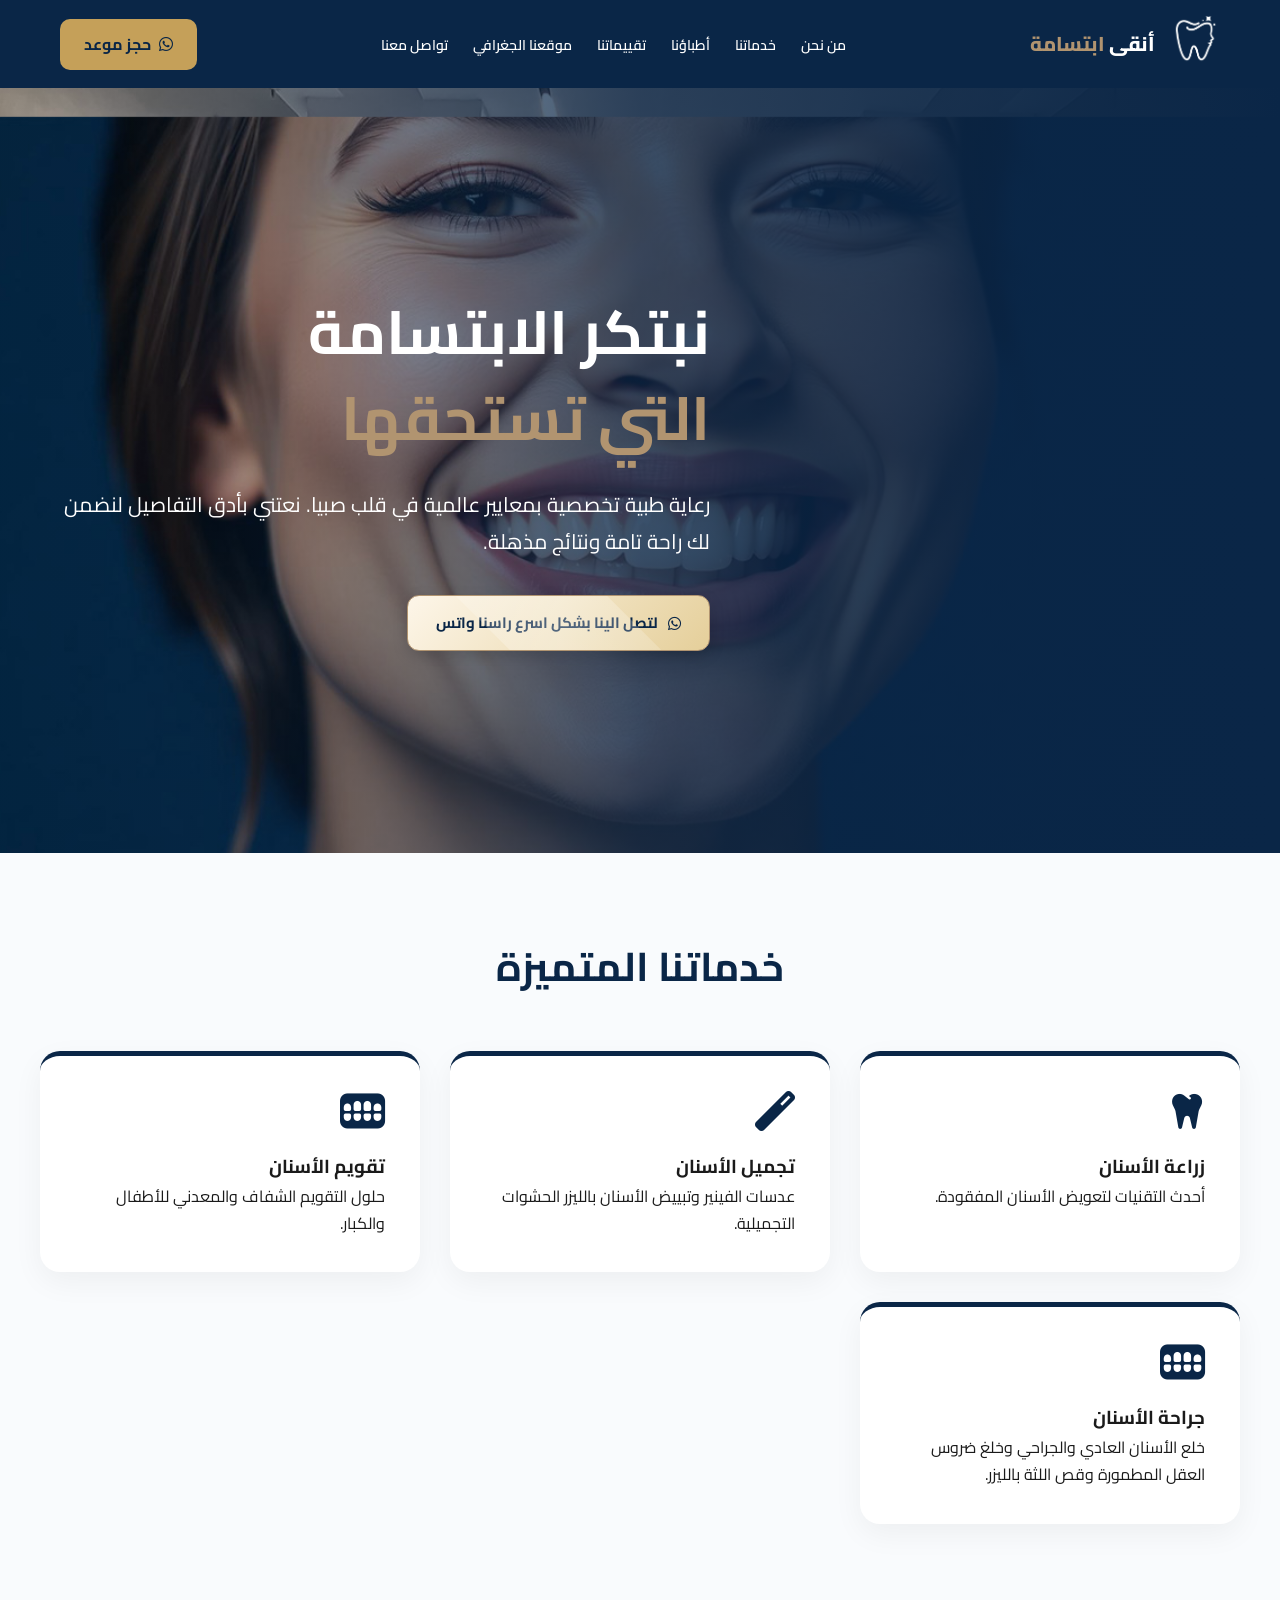
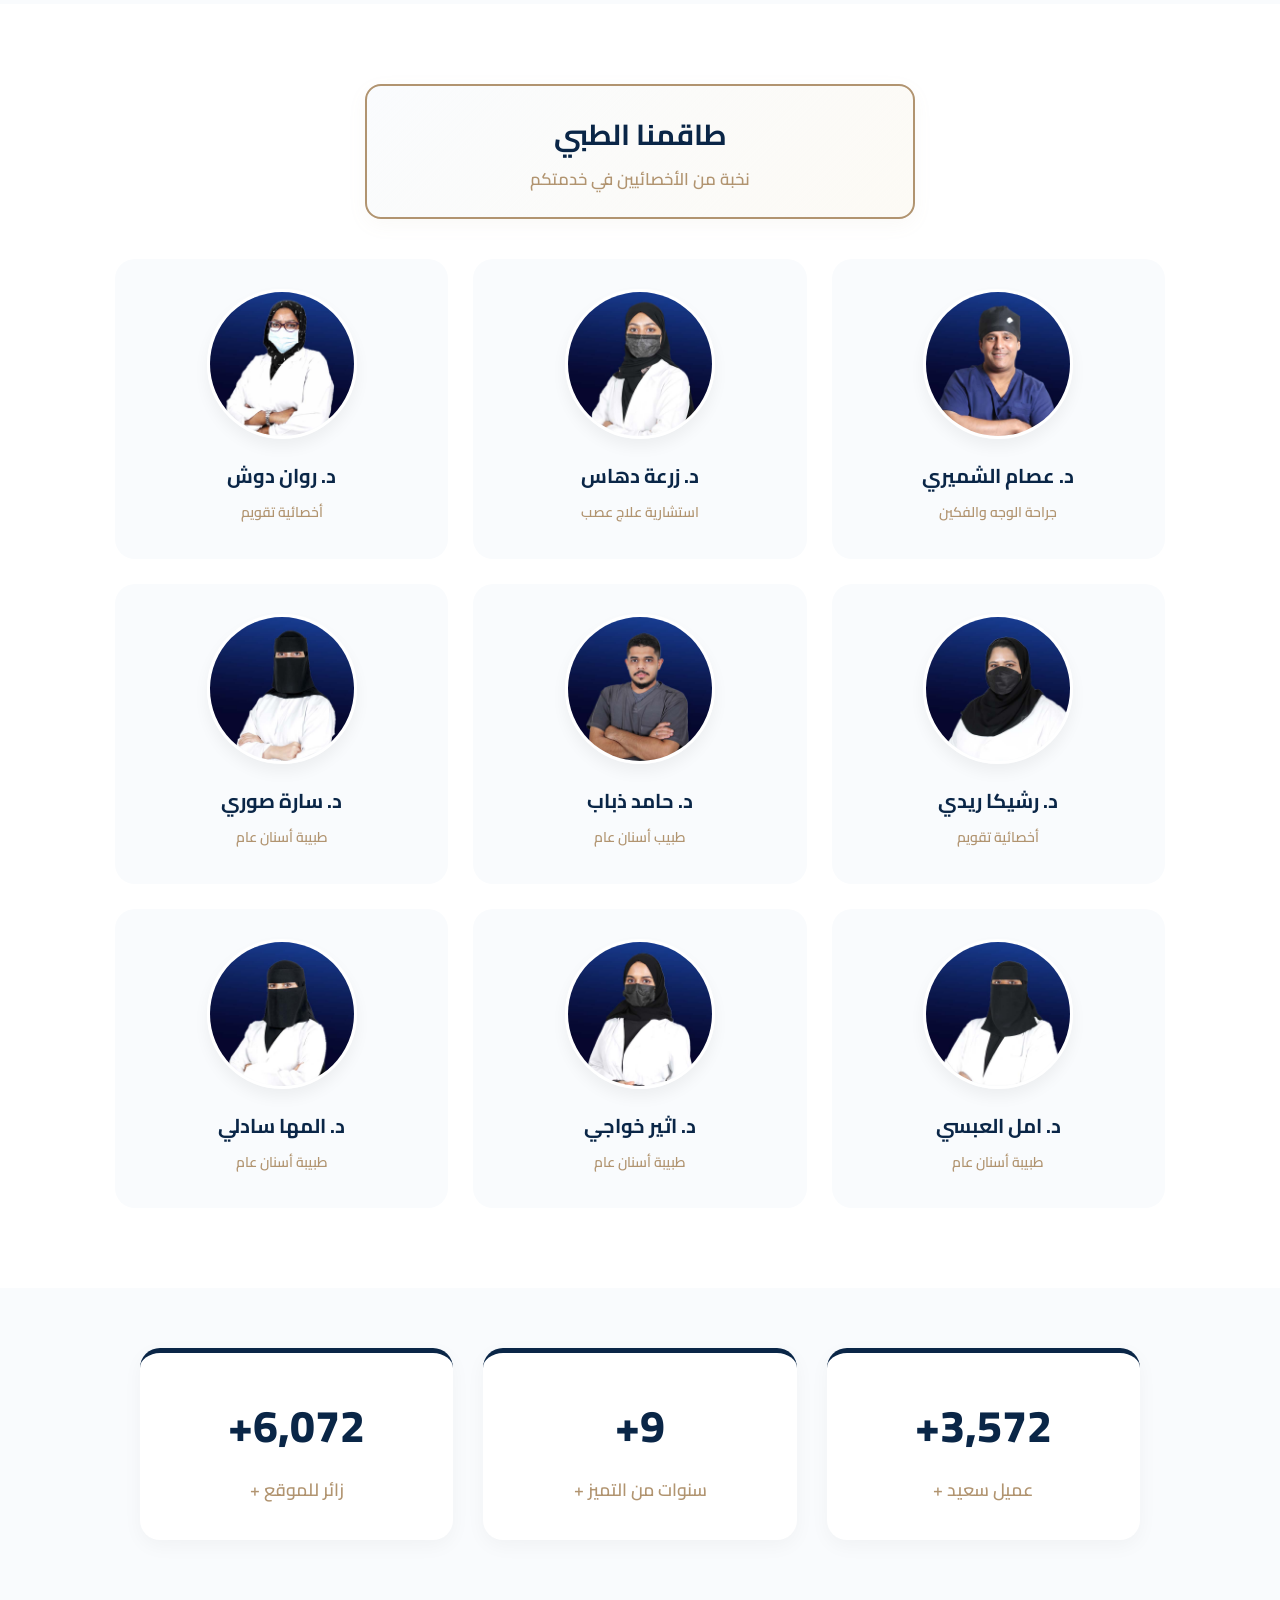
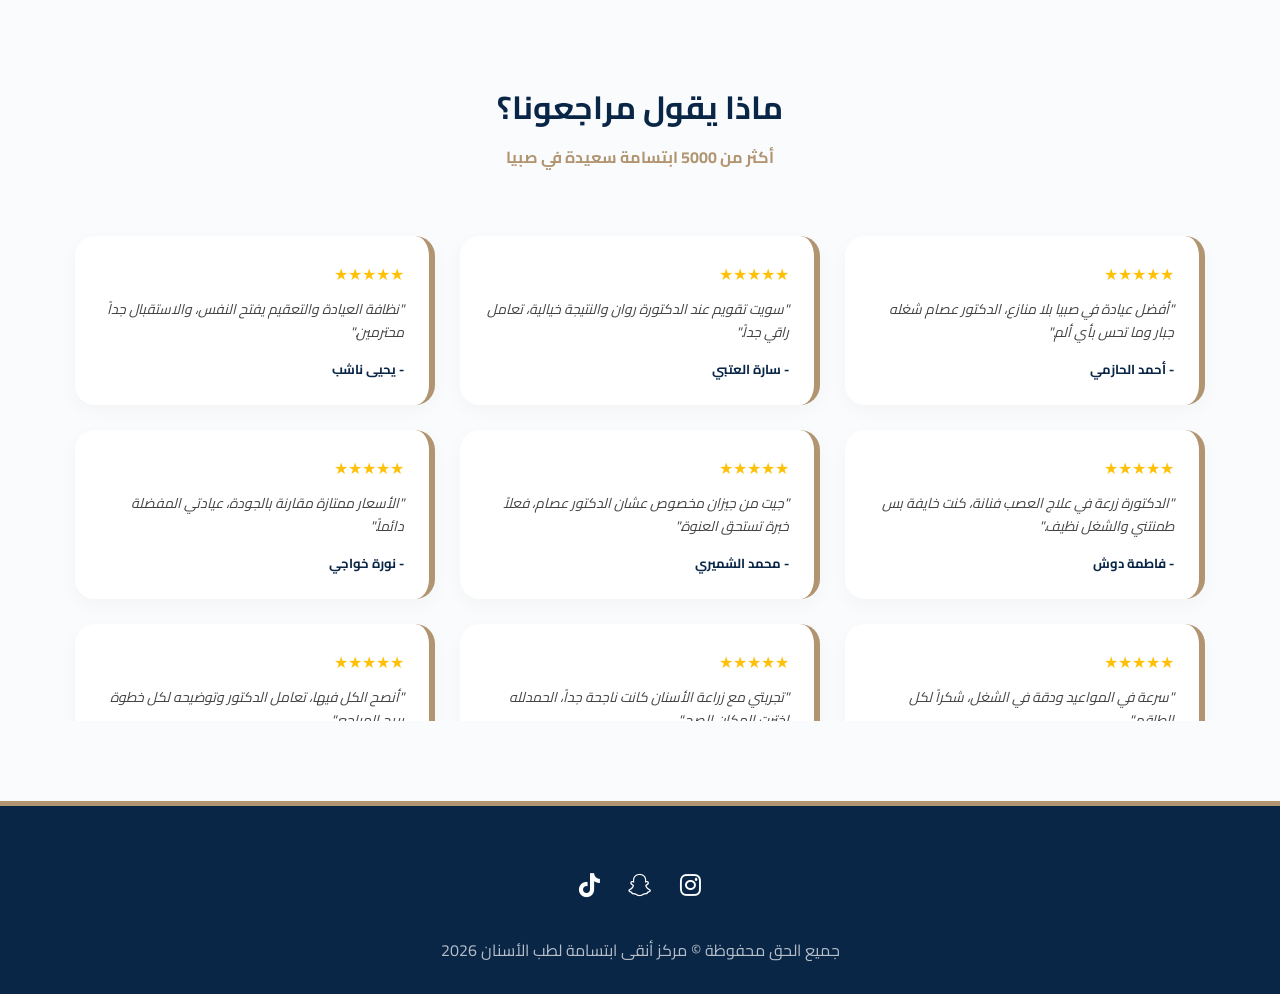
==== index.html @ 564a97b7 "edit button "لتصل الينا بسرعة"" ====
<!DOCTYPE html>
<html lang="ar" dir="rtl">
<head>
<!-- Google tag (gtag.js) -->
<script async src="https://www.googletagmanager.com/gtag/js?id=G-GHF0H39WBG"></script>
<script>
  window.dataLayer = window.dataLayer || [];
  function gtag(){dataLayer.push(arguments);}
  gtag('js', new Date());

  gtag('config', 'G-GHF0H39WBG');
</script>
    <meta charset="UTF-8">
    <meta name="viewport" content="width=device-width, initial-scale=1.0">
    <title>أنقى ابتسامة | لطب الأسنان</title>
    <link rel="stylesheet" href="style.css">
    <link rel="stylesheet" href="https://cdnjs.cloudflare.com/ajax/libs/font-awesome/6.4.0/css/all.min.css">
    <link href="https://fonts.googleapis.com/css2?family=Cairo:wght@400;600;700;800&display=swap" rel="stylesheet">
    <style>
        /* --- قسم الإحصائيات (العدادات) --- */
        .stats-section {
            padding: 60px 20px;
            background-color: var(--bg-soft, #f9fbfd);
        }

        .stats-grid {
            display: grid;
            grid-template-columns: repeat(auto-fit, minmax(260px, 1fr));
            gap: 30px;
            max-width: 1000px;
            margin: 0 auto;
        }

        .stat-card {
            background: var(--white, #ffffff);
            padding: 35px 20px;
            border-radius: 20px;
            text-align: center;
            box-shadow: 0 6px 20px rgba(0,0,0,0.04);
            border-top: 5px solid var(--primary, #0a2647);
            transition: all 0.4s ease;
        }

        .stat-card:hover {
            transform: translateY(-8px);
            box-shadow: 0 12px 30px rgba(10, 38, 71, 0.08);
            border-top-color: var(--accent, #b19470);
        }

        .stat-number {
            font-size: 2.8rem;
            font-weight: 800;
            color: var(--primary, #0a2647);
            margin-bottom: 10px;
        }

        .stat-label {
            font-size: 1.1rem;
            font-weight: 600;
            color: var(--accent, #b19470);
        }

        /* --- تعديل قسم الأطباء --- */
        .doctors-title-box {
            text-align: center;
            margin: 0 auto 40px auto;
            background: linear-gradient(135deg, rgba(249, 251, 253, 0.9), rgba(229, 207, 154, 0.1));
            padding: 24px 20px;
            border-radius: 16px;
            border: 2px solid var(--accent, #b19470);
            box-shadow: 0 6px 20px rgba(177, 148, 112, 0.06);
            max-width: 550px;
        }

        .doctors-title-box h2 {
            color: var(--primary, #0a2647);
            font-size: 1.8rem;
            font-weight: 700;
            margin-bottom: 6px;
        }

        .doctors-title-box p {
            color: var(--accent, #b19470);
            font-size: 1.05rem;
            font-weight: 600;
            margin: 0;
        }

        .doctors-grid {
            display: grid;
            grid-template-columns: repeat(3, 1fr);
            gap: 25px;
            max-width: 1050px;
            margin: 0 auto;
        }

        /* --- إصلاح شامل لقسم المقدمة (Hero) في الجوال --- */
        @media (max-width: 768px) {
            .hero-section-final {
                min-height: 80vh;
                padding: 40px 15px;
            }

            .hero-content-final {
                text-align: center !important;
                margin: 0 auto !important;
                width: 100% !important;
            }

            .hero-content-final h1 {
                font-size: 2.1rem !important; /* حجم متناسق غير مقصوص */
                line-height: 1.3 !important;
                margin-bottom: 15px;
            }

            .hero-content-final p {
                font-size: 1rem !important;
                line-height: 1.5;
                margin-bottom: 25px;
            }

            .btn-whatsapp-luxury {
                display: flex !important;
                justify-content: center;
                align-items: center;
                width: auto !important;
                max-width: 95% !important;
                margin: 0 auto !important;
                font-size: 0.95rem !important;
            }

            .doctors-grid {
                grid-template-columns: repeat(auto-fit, minmax(220px, 1fr));
            }
        }
    </style>
</head>
<body>

   <header class="header">
    <nav class="navbar container">
        <!-- 1. الشعار (Logo) -->
        <div class="logo-container" onclick="window.location.href='index.html'">
            <div class="logo-placeholder">
                <img src="img/logo.png" alt="شعار" id="main-logo">
            </div>
            <div class="logo-text">أنقى <span>ابتسامة</span></div>
        </div>

        <!-- 2. القائمة الرئيسية (تظهر في الكمبيوتر وتتحول لمنسدلة في الجوال) -->
        <ul class="nav-links" id="nav-links">
           <li><a href="about-us.html">من نحن</a></li>
            <li><a href="#services">خدماتنا</a></li>
            <li><a href="#doctors">أطباؤنا</a></li>
            <li><a href="#reviews">تقييماتنا</a></li>
			 <li><a href="https://maps.app.goo.gl/JumxBdYUWkNzksq97" target="_blank">موقعنا الجغرافي</a></li>
            <li><a href="contact.html">تواصل معنا</a></li>
        </ul>

        <!-- 3. أزرار الأكشن -->
        <div class="nav-actions" style="display: flex; align-items: center; gap: 15px;">
            <a href="https://wa.me/message/3Z7JYCW6QBGKG1" target="_blank" rel="noopener noreferrer" class="btn-reservation">
                <i class="fab fa-whatsapp"></i> حجز موعد
            </a>
            
            <!-- زر الجوال (الثلاث شرطات) -->
            <div class="menu-toggle" id="mobile-menu">
                <span></span>
                <span></span>
                <span></span>
            </div>
        </div>
    </nav>
</header>
    <section id="home" class="hero-section-final">
        <div class="hero-overlay-final"></div>
        <div class="container hero-container-final">
            <div class="hero-content-final">
                <h1>نبتكر الابتسامة<br><span style="color:#b19470">التي تستحقها</span></h1>
                <p> رعاية طبية تخصصية بمعايير عالمية في قلب صبيا. نعتني بأدق التفاصيل لنضمن لك راحة تامة ونتائج مذهلة.</p>
                <a href="https://wa.me/message/3Z7JYCW6QBGKG1" target="_blank" rel="noopener noreferrer" class="btn-whatsapp-luxury">
                    <i class="fab fa-whatsapp"></i> لتصل الينا بشكل اسرع راسنا واتس
                </a>
            </div>
        </div>
    </section>

    <section id="services" class="services container">
        <div class="section-title">
            <h2>خدماتنا المتميزة</h2>
        </div>
        <div class="services-grid">
            <div class="s-card">
                <i class="fas fa-tooth s-icon"></i>
                <h3>زراعة الأسنان</h3>
                <p>أحدث التقنيات لتعويض الأسنان المفقودة.</p>
            </div>
            <div class="s-card">
                <i class="fas fa-magic s-icon"></i>
                <h3>تجميل الأسنان</h3>
                <p>عدسات الفينير وتبييض الأسنان بالليزر الحشوات التجميلية.</p>
            </div>
            <div class="s-card">
                <i class="fas fa-teeth s-icon"></i>
                <h3>تقويم الأسنان</h3>
                <p>حلول التقويم الشفاف والمعدني للأطفال والكبار.</p>
            </div>
			 <div class="s-card">
                <i class="fas fa-teeth s-icon"></i>
			<h3>جراحة الأسنان</h3>
                <p>خلع الأسنان العادي والجراحي وخلغ ضروس العقل المطمورة وقص اللثة بالليزر.</p>
				</div>
        </div>
    </section>

    <section id="doctors" class="doctors" style="padding: 80px 0;">
        <div class="container">
            
            <div class="doctors-title-box">
                <h2>طاقمنا الطبي</h2>
                <p>نخبة من الأخصائيين في خدمتكم</p>
            </div>
            
            <div class="doctors-grid">
                <div class="dr-card" onclick="window.location.href='doctor-details.html?id=1'">
                    <img src="img/dr-essam.jpg" alt="د. عصام الشميري" class="dr-img">
                    <h4>د. عصام الشميري</h4>
                    <p>جراحة الوجه والفكين</p>
                </div>
				<div class="dr-card" onclick="window.location.href='doctor-details.html?id=4'">
                    <img src="img/dr-zarah.jpg" alt="د. زرعة دهاس" class="dr-img">
                    <h4>د. زرعة دهاس</h4>
                    <p>استشارية علاج عصب</p>
                </div>
                <div class="dr-card" onclick="window.location.href='doctor-details.html?id=2'">
                    <img src="img/dr-rawan.jpg" alt="د. روان دوش" class="dr-img">
                    <h4>د. روان دوش</h4>
                    <p>أخصائية تقويم</p>
                </div>
                <div class="dr-card" onclick="window.location.href='doctor-details.html?id=3'">
                    <img src="img/dr-rashika.jpg" alt="د. رشيكا ريدي" class="dr-img">
                    <h4>د. رشيكا ريدي</h4>
                    <p>أخصائية تقويم</p>
                </div>
                <div class="dr-card" onclick="window.location.href='doctor-details.html?id=9'">
                    <img src="img/dr-hamid.jpg" alt="د. حامد ذباب" class="dr-img">
                    <h4>د. حامد ذباب</h4>
                    <p>طبيب أسنان عام</p>
                </div>
                <div class="dr-card" onclick="window.location.href='doctor-details.html?id=5'">
                    <img src="img/dr-sarah.jpg" alt="د. سارة صوري" class="dr-img">
                    <h4>د. سارة صوري</h4>
                    <p>طبيبة أسنان عام</p>
                </div>
                <div class="dr-card" onclick="window.location.href='doctor-details.html?id=6'">
                    <img src="img/dr-amal.jpg" alt="د. امل العبسي" class="dr-img">
                    <h4>د. امل العبسي</h4>
                    <p>طبيبة أسنان عام</p>
                </div>
                <div class="dr-card" onclick="window.location.href='doctor-details.html?id=7'">
                    <img src="img/dr-atheer.jpg" alt="د. اثير خواجي" class="dr-img">
                    <h4>د. اثير خواجي</h4>
                    <p>طبيبة أسنان عام</p>
                </div>
                <div class="dr-card" onclick="window.location.href='doctor-details.html?id=8'">
                    <img src="img/dr-maha.jpg" alt="د. المها سادلي" class="dr-img">
                    <h4>د. المها سادلي</h4>
                    <p>طبيبة أسنان عام</p>
                </div>
                
            </div>
        </div>
    </section>

    <section class="stats-section">
        <div class="stats-grid">
            <div class="stat-card">
                <div class="stat-number" id="stat1" data-target="9454">0</div>
                <div class="stat-label">عميل سعيد +</div>
            </div>
            
            <div class="stat-card">
                <div class="stat-number" id="stat2" data-target="9">0</div>
                <div class="stat-label">سنوات من التميز +</div>
            </div>
            
            <div class="stat-card">
                <div class="stat-number" id="stat3" data-target="16450">0</div>
                <div class="stat-label">زائر للموقع +</div>
            </div>
        </div>
    </section>

    <section id="reviews" class="reviews" style="padding: 80px 0; background: #f9fbfd;">
        <div class="container">
            <div class="section-title" style="text-align: center; margin-bottom: 50px;">
                <h2 style="color: #0a2647; font-size: 32px;">ماذا يقول مراجعونا؟</h2>
                <p style="color: #b19470; font-weight: bold;">أكثر من 5000 ابتسامة سعيدة في صبيا</p>
            </div>
            <div class="reviews-grid" id="reviewsContainer"></div>
        </div>
    </section>

    <footer class="footer">
        <div class="container">
            <div class="social-links">
                <a href="https://www.instagram.com/puresmile2030" target="_blank" rel="noopener noreferrer"> <i class="fab fa-instagram"></i></a>
                <a href="https://www.snapchat.com/add/puresmile2030" target="_blank" rel="noopener noreferrer"><i class="fab fa-snapchat"></i></a>
                <a href="https://www.tiktok.com/@puresmile2030" target="_blank" rel="noopener noreferrer"><i class="fab fa-tiktok"></i></a>
            </div>
            <p style="margin-top: 30px; opacity: 0.7;">جميع الحق محفوظة © مركز أنقى ابتسامة لطب الأسنان 2026</p>
        </div>
    </footer>

    <script src="script.js"></script>
    
    <script>
        document.addEventListener("DOMContentLoaded", () => {
            const counters = document.querySelectorAll(".stat-number");
            const duration = 2000; // 2 ثانية

            const startCount = (entries, observer) => {
                entries.forEach(entry => {
                    if (entry.isIntersecting) {
                        const counter = entry.target;
                        const target = +counter.getAttribute("data-target");
                        let start = 0;
                        const step = Math.ceil(target / (duration / 16)); // 60 إطار في الثانية

                        const updateCounter = () => {
                            start += step;
                            if (start >= target) {
                                counter.innerText = target.toLocaleString() + "+";
                            } else {
                                counter.innerText = start.toLocaleString() + "+";
                                setTimeout(updateCounter, 16);
                            }
                        };
                        
                        updateCounter();
                        observer.unobserve(counter); // إيقاف المراقبة بعد التشغيل
                    }
                });
            };

            const observer = new IntersectionObserver(startCount, {
                root: null,
                threshold: 0.3
            });

            counters.forEach(counter => {
                observer.observe(counter);
            });
        });
    </script>
</body>
</html>
---- style.css ----
:root {
    --primary: #0a2647;
    --accent: #b19470;
    --gold-light: #c5a059;
    --bg-soft: #f9fbfd;
    --white: #ffffff;
    --text-dark: #1a1a1a;
    --radius-premium: 20px;
}

* { margin: 0; padding: 0; box-sizing: border-box; }

body { 
    font-family: 'Cairo', sans-serif; 
    background: var(--bg-soft); 
    color: var(--text-dark); 
    line-height: 1.7; 
    direction: rtl; 
}

.container { max-width: 1200px; margin: 0 auto; padding: 0 20px; }

/* Header */
.header { 
    background: var(--primary); 
    position: sticky; 
    top: 0; 
    z-index: 1000; 
    padding: 15px 0; 
}
.navbar { display: flex; justify-content: space-between; align-items: center; }
.logo-container { display: flex; align-items: center; gap: 15px; cursor: pointer; }
#main-logo { height: 50px; width: auto; object-fit: contain; }
.logo-text { color: white; font-size: 20px; font-weight: 800; line-height: 1.2; }
.logo-text span { color: var(--accent); }
.logo-text small { display: block; font-size: 11px; font-weight: 400; opacity: 0.8; color: white; }


/* الروابط العلوية (مميزة وجذابة) */
.nav-links { list-style: none; display: flex; gap: 25px; }
.nav-links a { 
    text-decoration: none; 
    color: white; 
    font-weight: 600; 
    font-size: 14px; 
    transition: 0.3s ease-in-out;
    position: relative;
    padding-bottom: 5px;
}
.nav-links a:hover { 
    color: var(--accent); 
}
.nav-links a::after {
    content: '';
    position: absolute;
    bottom: 0;
    right: 0;
    width: 0;
    height: 2px;
    background-color: var(--accent);
    transition: width 0.3s ease;
}
.nav-links a:hover::after {
    width: 100%;
}

/* زر الحجز (مضيء ومميز) */
@keyframes pulseGlow {
    0% {
        box-shadow: 0 0 0 0 rgba(197, 160, 89, 0.7);
        transform: scale(1);
    }
    70% {
        box-shadow: 0 0 0 15px rgba(197, 160, 89, 0);
        transform: scale(1.02);
    }
    100% {
        box-shadow: 0 0 0 0 rgba(197, 160, 89, 0);
        transform: scale(1);
    }
}

.btn-reservation {
    background: #c5a059; /* لون ذهبي وفاتح قليلاً */
    color: var(--primary);
    padding: 12px 24px;
    border-radius: 10px;
    text-decoration: none;
    font-weight: 700;
    display: flex;
    align-items: center;
    gap: 8px;
    transition: 0.3s;
    animation: pulseGlow 2s infinite;
}
.btn-reservation:hover {
    background: #f4d06f; /* لون أفتح عند المرور */
    transform: scale(1.06);
    animation: none; /* إيقاف الوميض عند التمرير ليصبح هادئاً */
}

/* Hero Section */
.hero-section-final {
    position: relative;
    width: 100%;
    height: 85vh;
    display: flex;
    align-items: center;
    background: url('img/clinic-hero.jpg') no-repeat center center / cover;
    background-attachment: fixed;
}
.hero-overlay-final {
    position: absolute;
    top: 0;
    left: 0;
    width: 100%;
    height: 100%;
    background: linear-gradient(to right, rgba(10, 38, 71, 0.1), rgba(10, 38, 71, 0.8) 50%, #0a2647 100%);
    z-index: 1;
}
.hero-container-final { width: 100%; display: flex; justify-content: flex-end; padding-right: 5%; position: relative; z-index: 5; }
.hero-content-final { max-width: 650px; text-align: right; color: #ffffff; }
.hero-content-final h1 { font-size: 3.8rem; line-height: 1.4; margin-bottom: 25px; }
.hero-content-final p { font-size: 1.3rem; line-height: 1.8; margin-bottom: 35px; }
.hero-content-final {
    text-align: right; /* لتغيير مكان المحاذاة بالكامل (يمين، يسار، أو وسط) */
    /* يمكنك استخدام خاصية margin للتحكم الدقيق بالإزاحة: */
    margin-right: 250px; /* قم بزيادة الرقم لإزاحة النص أكثر لليسار، أو قلله لليمين */
}
/* زر الواتساب ومربع النص */
.btn-whatsapp-luxury {
    display: inline-flex;
    align-items: center;
    gap: 10px;
    background: linear-gradient(135deg, #fdf6e9, #e5cf9a); /* تدرج ذهبي فاتح وراقي */
    color: #0a2647;
    padding: 14px 28px; /* حجم أصغر ومناسب */
    border-radius: 12px;
    font-weight: bold;
    font-size: 15px; /* حجم النص مناسب وأصغر */
    text-decoration: none;
    box-shadow: 0 5px 15px rgba(0, 0, 0, 0.15);
    border: 1.5px solid #b19470;
    transition: all 0.3s ease-in-out;
    /* تأثير الإطار اللامع */
    position: relative;
    overflow: hidden;
}

.btn-whatsapp-luxury::before {
    content: '';
    position: absolute;
    top: -50%;
    left: -50%;
    width: 200%;
    height: 200%;
    background: linear-gradient(45deg, transparent, rgba(255, 255, 255, 0.3), transparent);
    transform: rotate(45deg);
    transition: 0.6s;
}

.btn-whatsapp-luxury:hover::before {
    left: 100%;
}

.btn-whatsapp-luxury:hover { 
    background: #ffffff; 
    color: #0a2647; 
    transform: translateY(-3px);
    box-shadow: 0 10px 20px rgba(177, 148, 112, 0.4);
    border-color: #c5a059;
}

/* Services */
.services { padding: 80px 0; }
.section-title { text-align: center; margin-bottom: 50px; }
.section-title h2 { font-size: 2.5rem; color: var(--primary); margin-bottom: 10px; }
.services-grid { display: grid; grid-template-columns: repeat(auto-fit, minmax(280px, 1fr)); gap: 30px; }
.s-card { background: var(--white); padding: 35px; border-radius: var(--radius-premium); transition: 0.4s; border-top: 5px solid var(--primary); box-shadow: 0 10px 30px rgba(0,0,0,0.05); }
.s-card:hover { transform: translateY(-10px); border-top-color: var(--accent); }
.s-icon { font-size: 40px; color: var(--primary); margin-bottom: 20px; }

/* Doctors Grid */
.doctors { background-color: var(--white); padding: 80px 0; }
.doctors-grid { display: grid; grid-template-columns: repeat(auto-fit, minmax(280px, 1fr)); gap: 30px; margin-top: 40px; }
.dr-card {
    background: var(--bg-soft);
    padding: 30px 20px;
    border-radius: var(--radius-premium);
    text-align: center;
    transition: 0.4s;
    border-bottom: 4px solid transparent;
    display: flex;
    flex-direction: column;
    align-items: center;
    justify-content: center;
    cursor: pointer;
}
.dr-card:hover {
    transform: translateY(-10px);
    background: var(--white);
    box-shadow: 0 15px 30px rgba(10, 38, 71, 0.08);
    border-bottom-color: var(--accent);
}
.dr-img {
    width: 150px;
    height: 150px;
    border-radius: 50%;
    object-fit: cover;
    margin-bottom: 20px;
    border: 3px solid var(--white);
    box-shadow: 0 8px 15px rgba(0,0,0,0.05);
}
.dr-card h4 { color: var(--primary); font-size: 20px; font-weight: 700; margin-bottom: 8px; }
.dr-card p { color: var(--accent); font-size: 14px; font-weight: 600; }

/* Reviews */
.reviews-grid {
    display: grid;
    grid-template-columns: repeat(auto-fit, minmax(300px, 1fr));
    gap: 20px;
    max-height: 500px;
    overflow-y: auto;
    padding: 10px;
}
.review-card {
    background: white;
    padding: 20px;
    border-radius: 15px;
    box-shadow: 0 5px 15px rgba(0,0,0,0.05);
    border-right: 5px solid #b19470;
}
.stars { color: #ffc107; margin-bottom: 10px; }
.review-text { font-size: 14px; color: #444; line-height: 1.6; font-style: italic; }
.reviewer-name { display: block; margin-top: 15px; font-weight: bold; color: #0a2647; font-size: 13px; }

/* Doctor Details Profile */
.dr-profile-header {
    background: var(--primary);
    color: white;
    padding: 80px 0 60px;
    text-align: center;
    border-bottom: 4px solid var(--accent);
}
.profile-main-img {
    width: 200px;
    height: 200px;
    border-radius: 50%;
    border: 4px solid var(--accent);
    margin-bottom: 20px;
    object-fit: cover;
    box-shadow: 0 10px 30px rgba(0,0,0,0.3);
}
.dr-profile-header h1 { font-size: 2.2rem; margin-bottom: 10px; }
.specialty { color: var(--accent); font-size: 1.2rem; font-weight: 700; margin-bottom: 30px; }
.bio {
    max-width: 800px;
    margin: 0 auto;
    background: rgba(255, 255, 255, 0.08);
    padding: 25px;
    border-radius: 15px;
    line-height: 1.7;
}
.cases-gallery { padding: 60px 0; }
.cases-grid { display: grid; grid-template-columns: repeat(auto-fit, minmax(320px, 1fr)); gap: 30px; margin-top: 30px; }
.case-item { background: var(--bg-soft); padding: 20px; border-radius: 15px; box-shadow: 0 5px 15px rgba(0,0,0,0.05); }
.case-item h4 { color: var(--primary); margin-bottom: 15px; text-align: center; font-size: 18px; }
.case-images img { width: 100%; height: 220px; object-fit: cover; border-radius: 10px; margin-top: 5px; }

/* Back Home Button */
.btn-back-home {
    display: inline-flex;
    align-items: center;
    gap: 10px;
    background-color: #0a2647;
    color: #ffffff !important;
    padding: 12px 28px;
    border-radius: 30px;
    text-decoration: none;
    font-weight: 700;
    border: 2px solid #b19470;
    transition: all 0.3s ease;
}
.btn-back-home:hover {
    background-color: #b19470;
    color: #0a2647 !important;
    transform: translateY(-3px);
}
    back-home:hover {
    background-color: #b19470;
    color: #0a2647 !important;
    transform: translateY(-3px);
}
/* Footer */
.footer { background: var(--primary); color: white; padding: 60px 0 30px; border-top: 5px solid var(--accent); text-align: center; }
.social-links a { color: white; font-size: 24px; margin: 0 12px; transition: 0.3s; }
.social-links a:hover { color: var(--accent); }

@media (max-width: 968px) {
    .hero-content-final h1 { font-size: 2.2rem; }
    .hero-content-final p { font-size: 1rem; }
    .nav-links { display: none; }
}
/* تفعيل التفاعل باللمس للأجهزة الذكية والجوالات */
@media (max-width: 768px) {
    .s-card:active, .s-card:focus,
    .dr-card:active, .dr-card:focus {
        transform: translateY(-8px);
        box-shadow: 0 12px 30px rgba(10, 38, 71, 0.08);
        border-top-color: var(--accent);
        background: var(--white);
    }
    
    .dr-card {
        /* إتاحة مساحة أكبر قليلاً للضغط بالإصبع في الجوال */
        padding: 40px 15px;
    }
}

/* --- تنسيق قسم التقييمات --- */
.reviews-grid {
    display: grid;
    grid-template-columns: repeat(auto-fit, minmax(300px, 1fr));
    gap: 25px;
    padding: 15px;
}

.review-card {
    background: var(--white);
    padding: 25px;
    border-radius: 20px;
    box-shadow: 0 6px 20px rgba(0,0,0,0.03);
    border-right: 6px solid var(--accent);
    position: relative;
    overflow: hidden;
    transition: all 0.4s cubic-bezier(0.175, 0.885, 0.32, 1.275);
}

/* تأثير اللمسة الماسية (إضاءة ولمعان) عند التمرير */
.review-card::before {
    content: '';
    position: absolute;
    top: 0;
    left: -100%;
    width: 100%;
    height: 100%;
    background: linear-gradient(
        120deg,
        transparent,
        rgba(255, 255, 255, 0.4),
        transparent
    );
    transition: all 0.6s ease;
}

.review-card:hover {
    transform: translateY(-8px) scale(1.02);
    box-shadow: 0 15px 35px rgba(177, 148, 112, 0.15);
    border-color: var(--gold-light);
}

.review-card:hover::before {
    left: 100%;
}

/* تفعيل التأثير عند اللمس في الجوال */
@media (max-width: 768px) {
    .review-card:active {
        transform: translateY(-6px) scale(1.02);
        box-shadow: 0 12px 30px rgba(10, 38, 71, 0.08);
        border-color: var(--gold-light);
    }
}
/* --- تعديل قسم الأطباء --- */
.doctors-title-box {
    text-align: center;
    margin: 0 auto 40px auto;
    background: linear-gradient(135deg, rgba(249, 251, 253, 0.9), rgba(229, 207, 154, 0.1));
    padding: 24px 20px; /* تم تصغير البادينغ ليتناسب مع النص */
    border-radius: 16px; /* تقليل التدوير ليتناسب مع الحجم الجديد */
    border: 2px solid var(--accent, #b19470);
    box-shadow: 0 6px 20px rgba(177, 148, 112, 0.06);
    max-width: 550px; /* تقليل العرض الأقصى للإطار */
}

.doctors-title-box h2 {
    color: var(--primary, #0a2647);
    font-size: 1.8rem; /* تصغير الخط ليتناسب مع حجم الإطار */
    font-weight: 700;
    margin-bottom: 6px;
}

.doctors-title-box p {
    color: var(--accent, #b19470);
    font-size: 1.05rem; /* تصغير الخط */
    font-weight: 600;
    margin: 0;
}

/* تعديل الشبكة لتصبح 3 أطباء في الصف الواحد */
.doctors-grid {
    display: grid;
    grid-template-columns: repeat(3, 1fr); /* 3 أطباء في الصف */
    gap: 25px;
    max-width: 1050px;
    margin: 0 auto;
}

/* لتجاوب الشاشات الصغيرة: ليصبح طبيبين أو طبيب في الصفوف الصغيرة */
/* في وضع الكمبيوتر: إخفاء زر الجوال */
.menu-toggle {
    display: none;
    cursor: pointer;
    margin-right: 15px;
}

/* في وضع الجوال (أصغر من 768px) */
@media (max-width: 768px) {
    .menu-toggle {
        display: flex;
        flex-direction: column;
        gap: 5px;
    }
    
    .menu-toggle span {
        width: 25px;
        height: 3px;
        background: white;
    }

    .nav-links {
        display: none; /* إخفاء القائمة العادية */
        position: absolute;
        top: 100%; /* تظهر تحت الهيدر مباشرة */
        left: 0;
        width: 100%;
        background: #0a2647;
        flex-direction: column;
        padding: 20px;
        text-align: center;
        z-index: 1000;
    }

    /* كلاس يضيفه الجافاسكريبت عند الضغط ليظهر القائمة */
    .nav-links.active {
        display: flex;
    }
}
/* --- إصلاح تداخل الهيدر والتجاوب --- */

/* وضع الكمبيوتر */
.menu-toggle {
    display: none;
    cursor: pointer;
}

/* وضع الجوال (أصغر من 968px ليتناسب مع الكود السابق لديك) */
@media (max-width: 968px) {
    .menu-toggle {
        display: flex;
        flex-direction: column;
        gap: 5px;
    }
    
    .menu-toggle span {
        width: 25px;
        height: 3px;
        background: white;
        transition: 0.3s;
    }

    .nav-links {
        display: none; /* مخفية افتراضياً في الجوال */
        flex-direction: column;
        position: absolute;
        top: 100%;
        left: 0;
        width: 100%;
        background: #0a2647;
        padding: 20px;
        text-align: center;
        box-shadow: 0 10px 20px rgba(0,0,0,0.2);
        z-index: 999;
    }

    /* عند تفعيل القائمة */
    .nav-links.active {
        display: flex;
    }

    .nav-links li {
        margin: 10px 0;
    }

    /* منع التداخل مع زر الحجز */
    .btn-reservation {
        padding: 8px 15px;
        font-size: 13px;
    }
}
.footer-actions {
    display: flex;
    justify-content: center; /* يضعه في الجهة اليمنى كما طلبت */
    padding: 20px;
}

.custom-button {
    display: inline-block;
    padding: 12px 25px;
    background-color: #1a2e4a; /* اللون الكحلي */
    color: #ffffff; /* لون النص */
    text-decoration: none;
    border: 2px solid #c5a059; /* الحدود الذهبية */
    border-radius: 8px; /* زوايا منحنية قليلاً */
    font-weight: bold;
    transition: all 0.3s ease; /* لإضافة تأثير حركة ناعم عند المرور بالفأرة */
}

/* تأثير عند المرور بالفأرة */
.custom-button:hover {
    background-color: #c5a059; /* يصبح ذهبي عند التمرير */
    color: #1a2e4a; /* ويصبح النص كحلي */
    border-color: #1a2e4a;
}
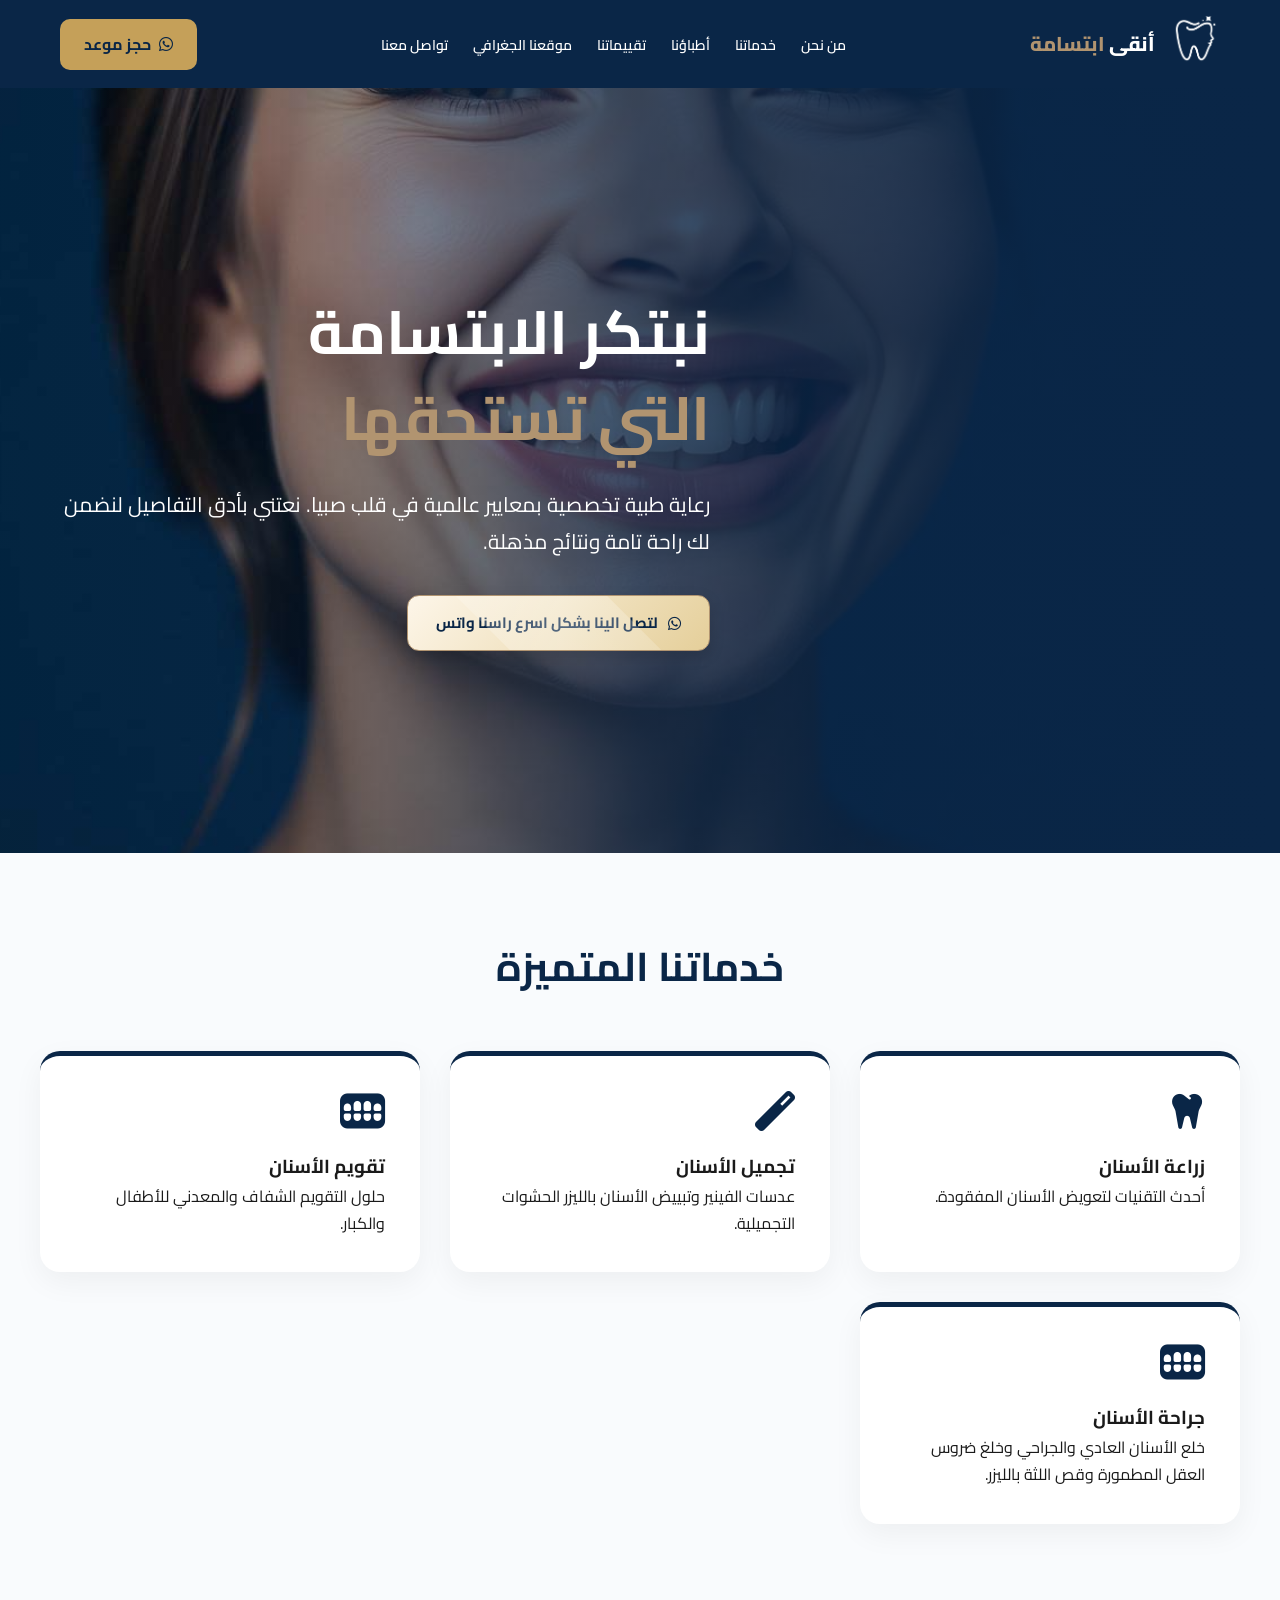
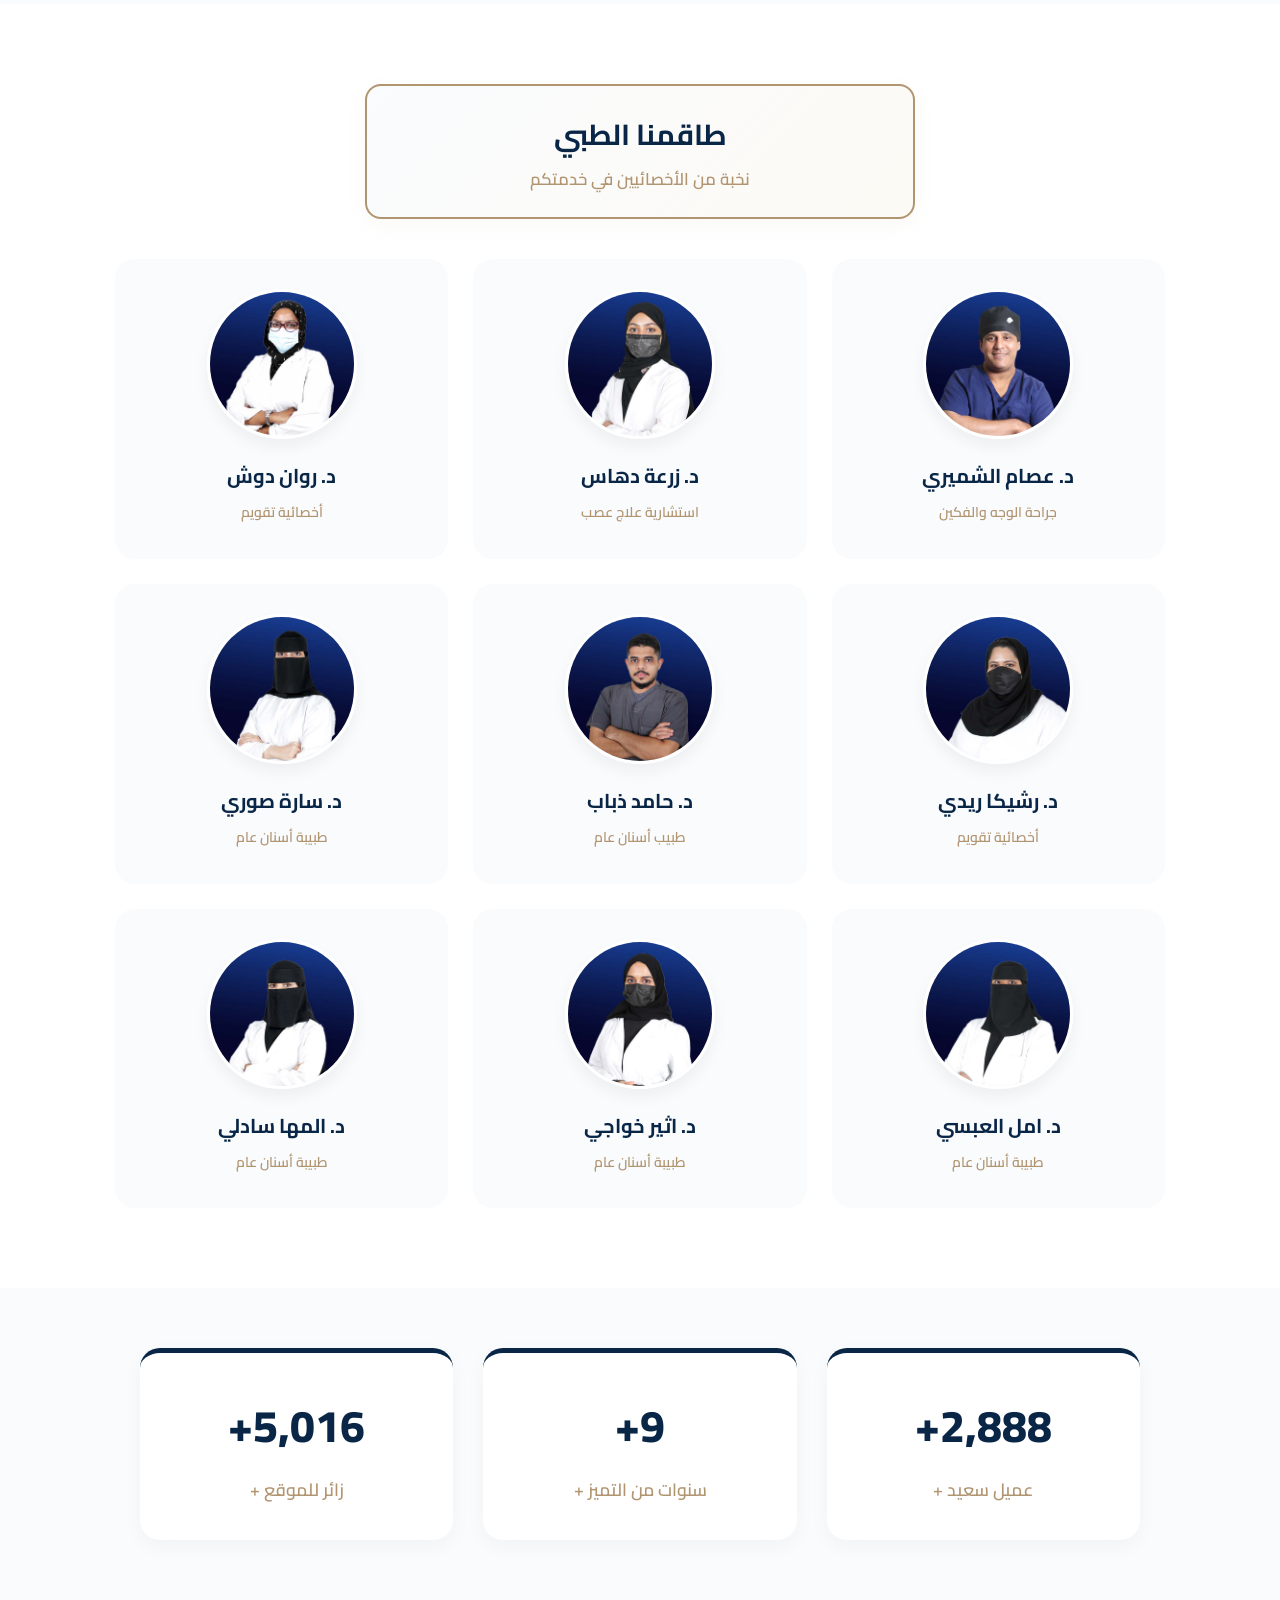
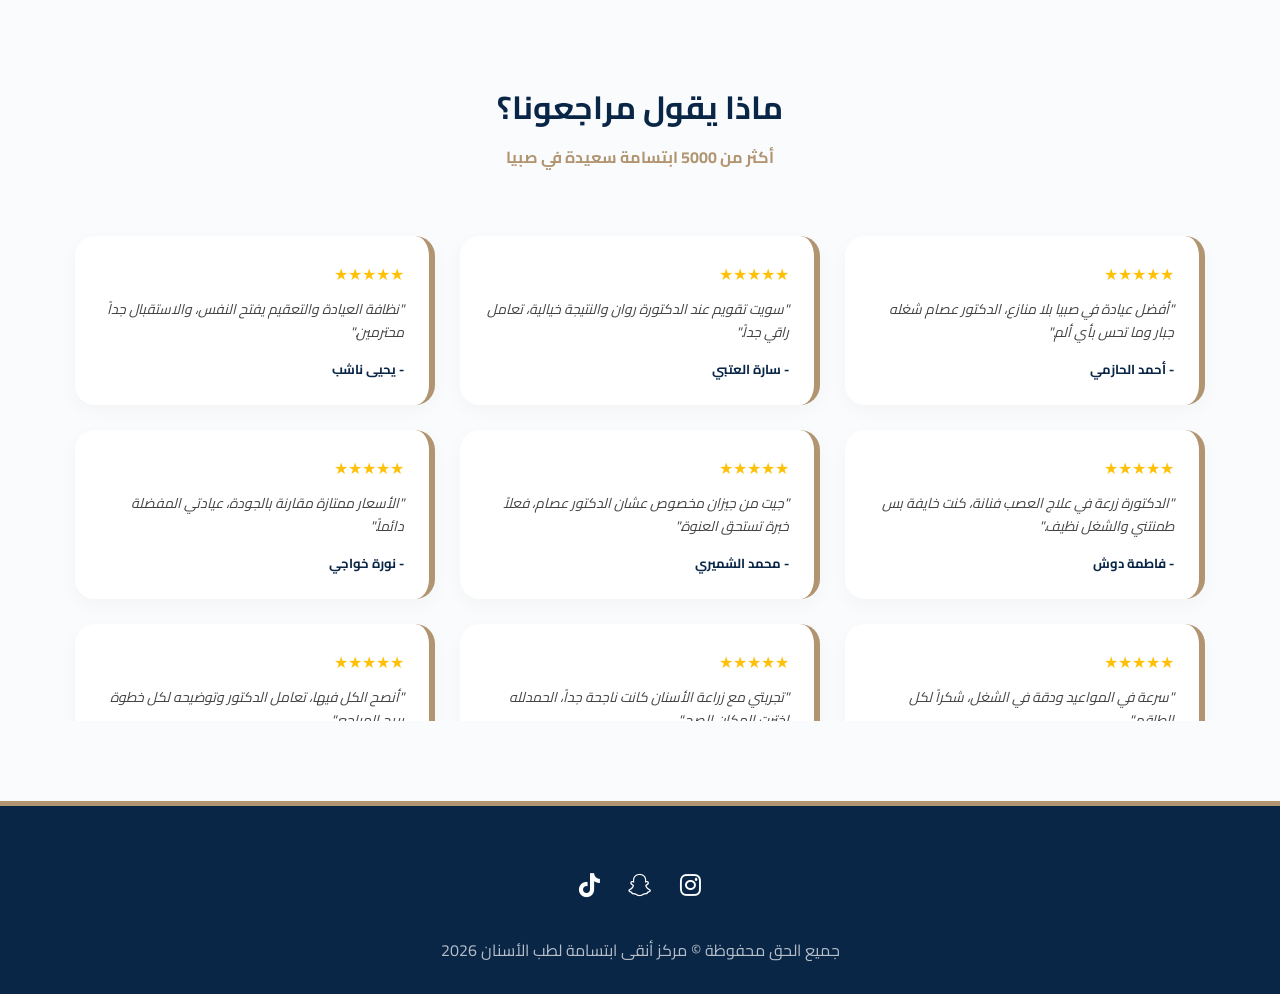
==== commit 9f806c34: "edit 25 may 2026" ====
--- a/index.html
+++ b/index.html
@@ -1,6 +1,15 @@
 <!DOCTYPE html>
 <html lang="ar" dir="rtl">
 <head>
+ <meta charset="UTF-8">
+    <meta name="viewport" content="width=device-width, initial-scale=1.0">
+    <title>أنقى ابتسامة | لطب الأسنان</title>
+    <link rel="stylesheet" href="style.css">
+    <link rel="stylesheet" href="https://cdnjs.cloudflare.com/ajax/libs/font-awesome/6.4.0/css/all.min.css">
+    <link href="https://fonts.googleapis.com/css2?family=Cairo:wght@400;600;700;800&display=swap" rel="stylesheet">
+	
+<meta name="description" content="عيادة Pure Smile في صبيا: وجهتك الأولى لابتسامة مثالية. نقدم خدمات متكاملة في تجميل الأسنان، زراعة الأسنان، وعلاج العصب بأحدث تقنيات طب الأسنان. احجز موعدك اليوم.">
+
 <!-- Google tag (gtag.js) -->
 <script async src="https://www.googletagmanager.com/gtag/js?id=G-GHF0H39WBG"></script>
 <script>
@@ -9,13 +18,9 @@
   gtag('js', new Date());
 
   gtag('config', 'G-GHF0H39WBG');
+ 
 </script>
-    <meta charset="UTF-8">
-    <meta name="viewport" content="width=device-width, initial-scale=1.0">
-    <title>أنقى ابتسامة | لطب الأسنان</title>
-    <link rel="stylesheet" href="style.css">
-    <link rel="stylesheet" href="https://cdnjs.cloudflare.com/ajax/libs/font-awesome/6.4.0/css/all.min.css">
-    <link href="https://fonts.googleapis.com/css2?family=Cairo:wght@400;600;700;800&display=swap" rel="stylesheet">
+   
     <style>
         /* --- قسم الإحصائيات (العدادات) --- */
         .stats-section {
--- a/style.css
+++ b/style.css
@@ -125,7 +125,7 @@
 .hero-content-final {
     text-align: right; /* لتغيير مكان المحاذاة بالكامل (يمين، يسار، أو وسط) */
     /* يمكنك استخدام خاصية margin للتحكم الدقيق بالإزاحة: */
-    margin-right: 250px; /* قم بزيادة الرقم لإزاحة النص أكثر لليسار، أو قلله لليمين */
+    margin-right: 3px; /* قم بزيادة الرقم لإزاحة النص أكثر لليسار، أو قلله لليمين */
 }
 /* زر الواتساب ومربع النص */
 .btn-whatsapp-luxury {
@@ -265,7 +265,13 @@
 .cases-grid { display: grid; grid-template-columns: repeat(auto-fit, minmax(320px, 1fr)); gap: 30px; margin-top: 30px; }
 .case-item { background: var(--bg-soft); padding: 20px; border-radius: 15px; box-shadow: 0 5px 15px rgba(0,0,0,0.05); }
 .case-item h4 { color: var(--primary); margin-bottom: 15px; text-align: center; font-size: 18px; }
-.case-images img { width: 100%; height: 220px; object-fit: cover; border-radius: 10px; margin-top: 5px; }
+.case-images img { 
+    width: 100%; 
+    height: auto; 
+    object-fit: contain; 
+    border-radius: 10px; 
+    margin-top: 5px; 
+}
 
 /* Back Home Button */
 .btn-back-home {
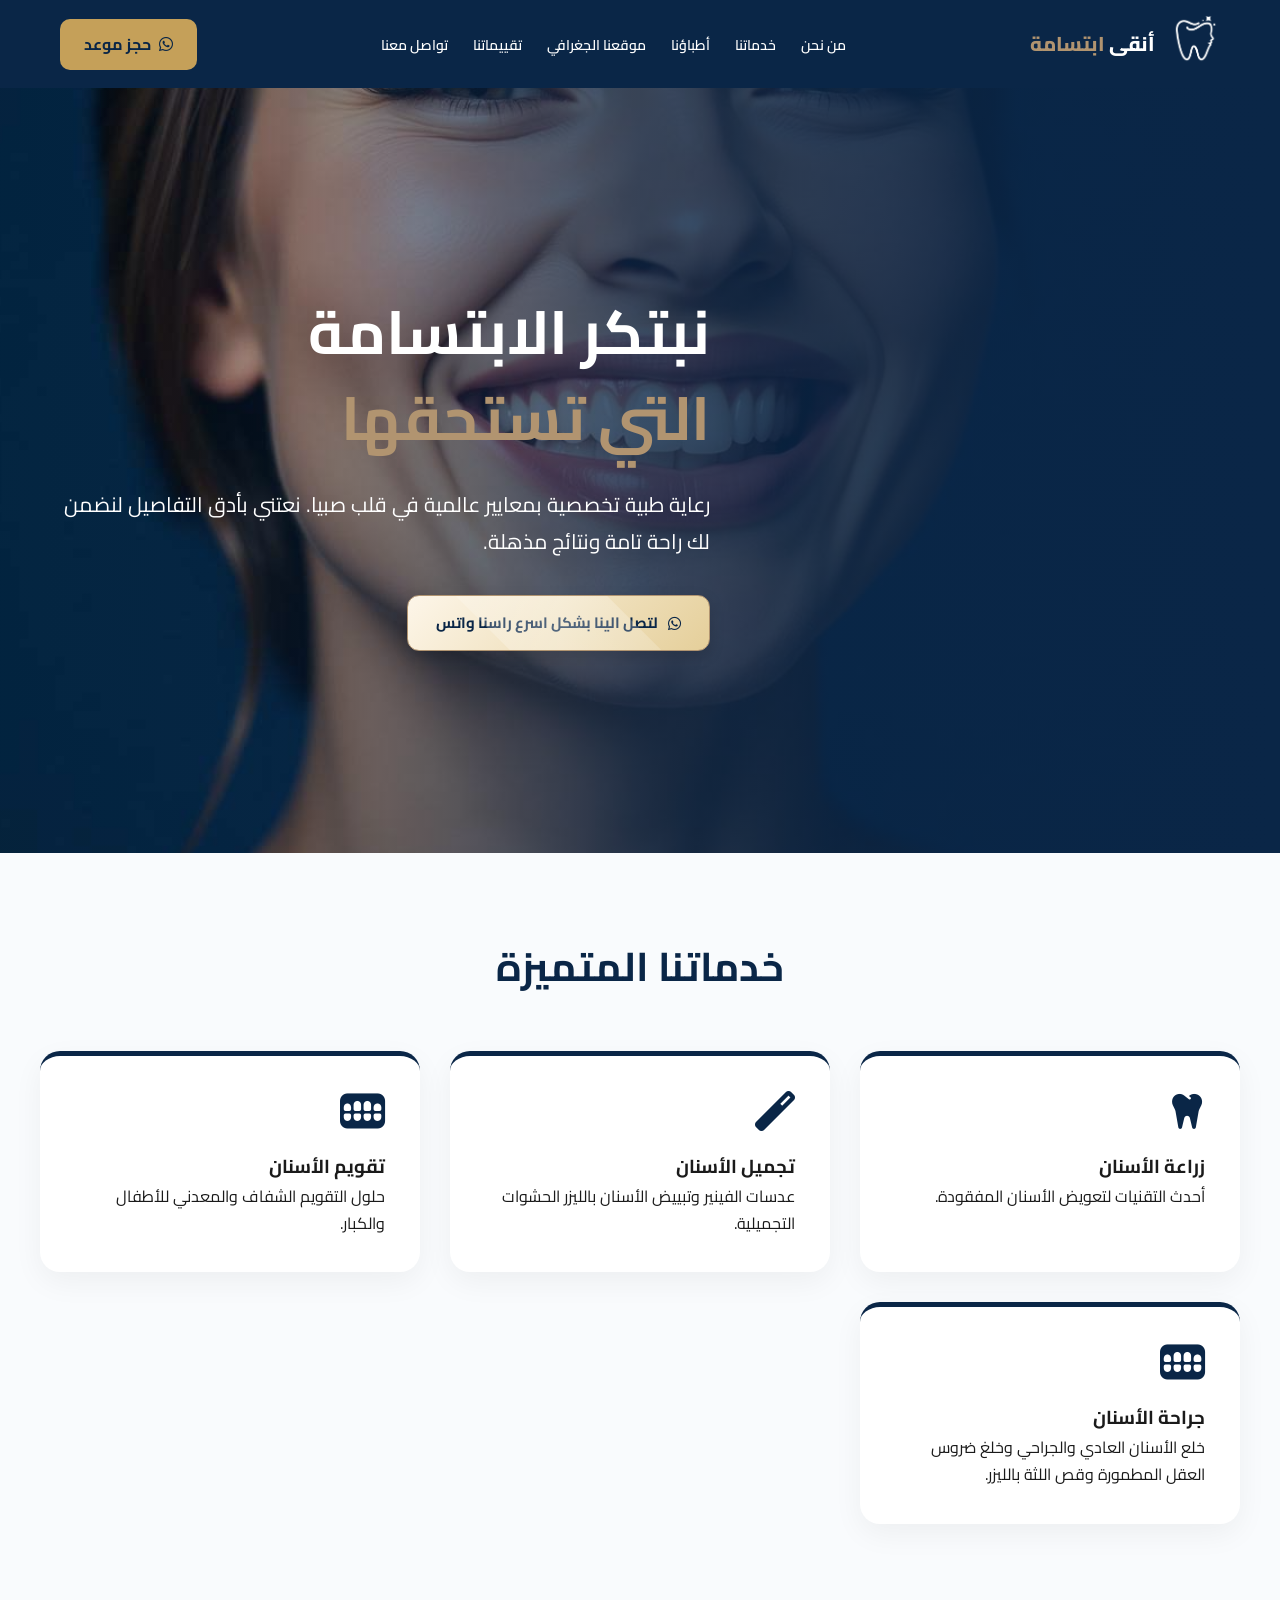
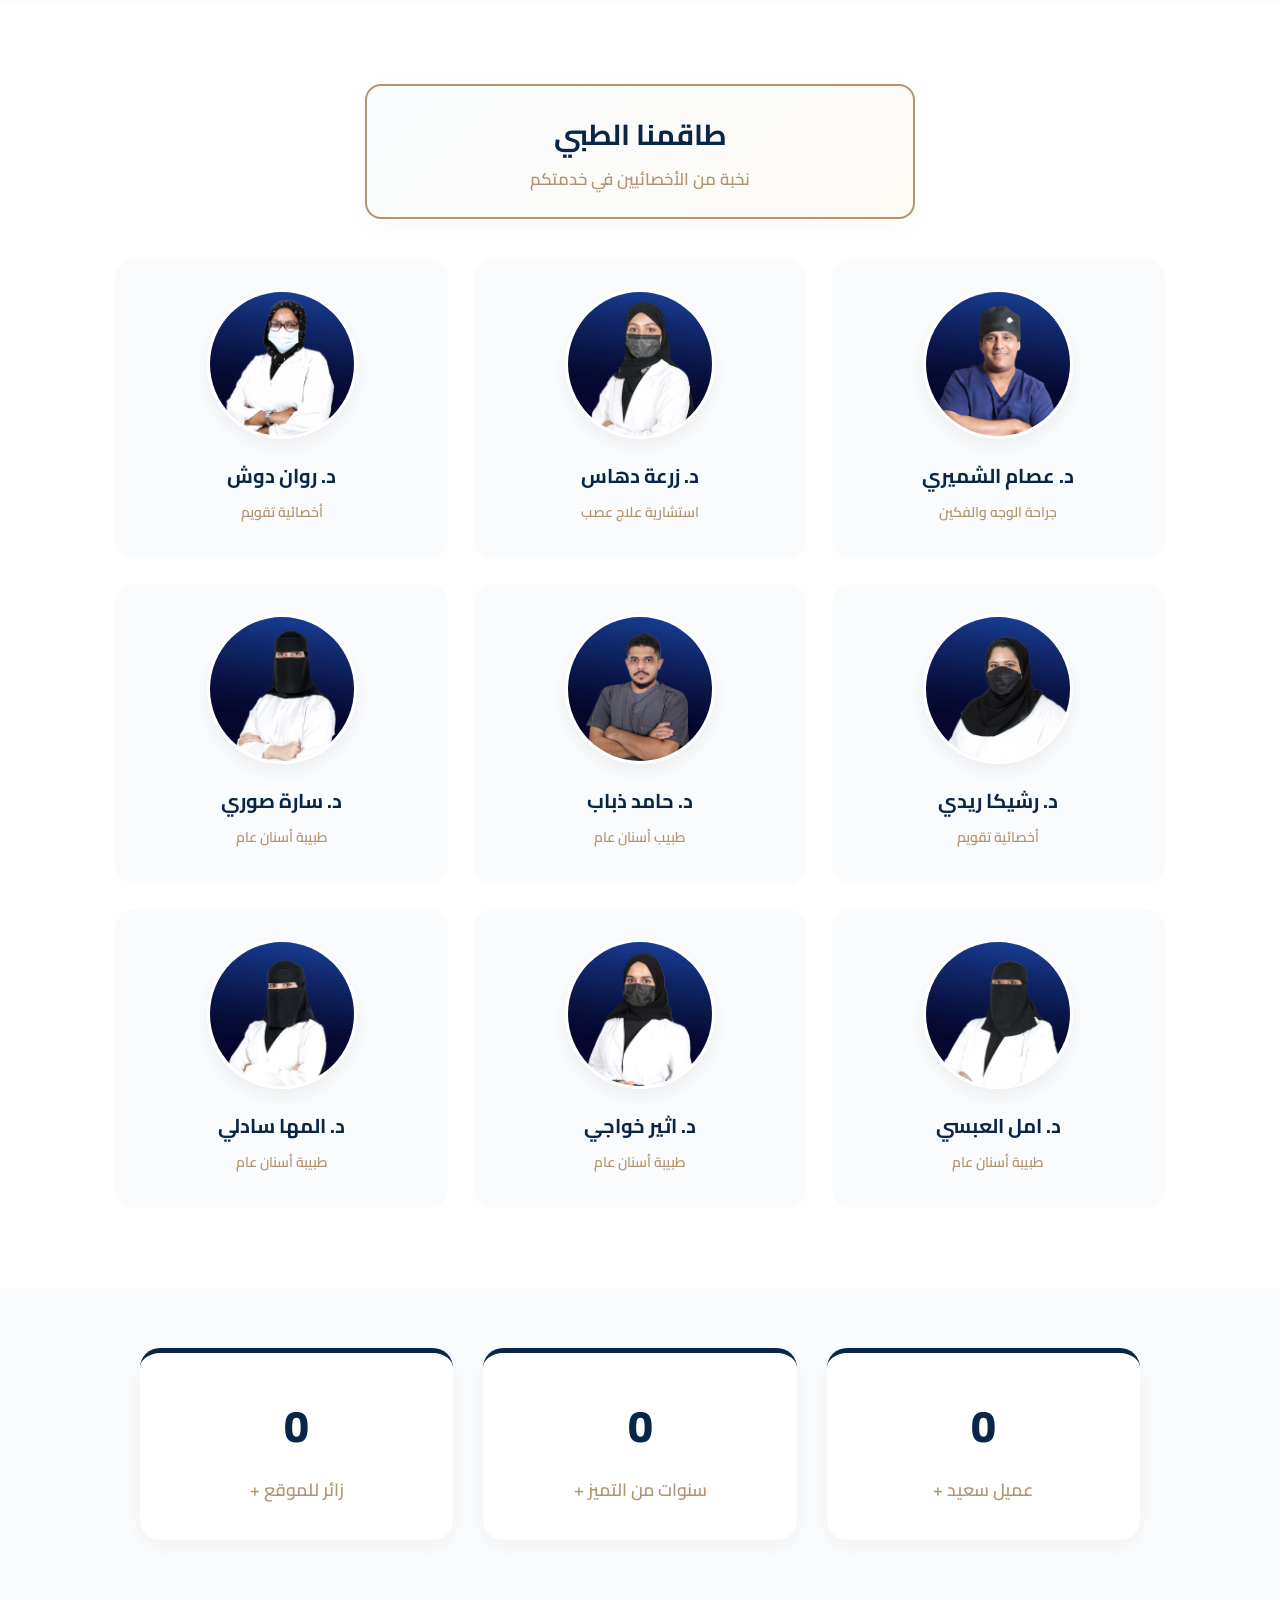
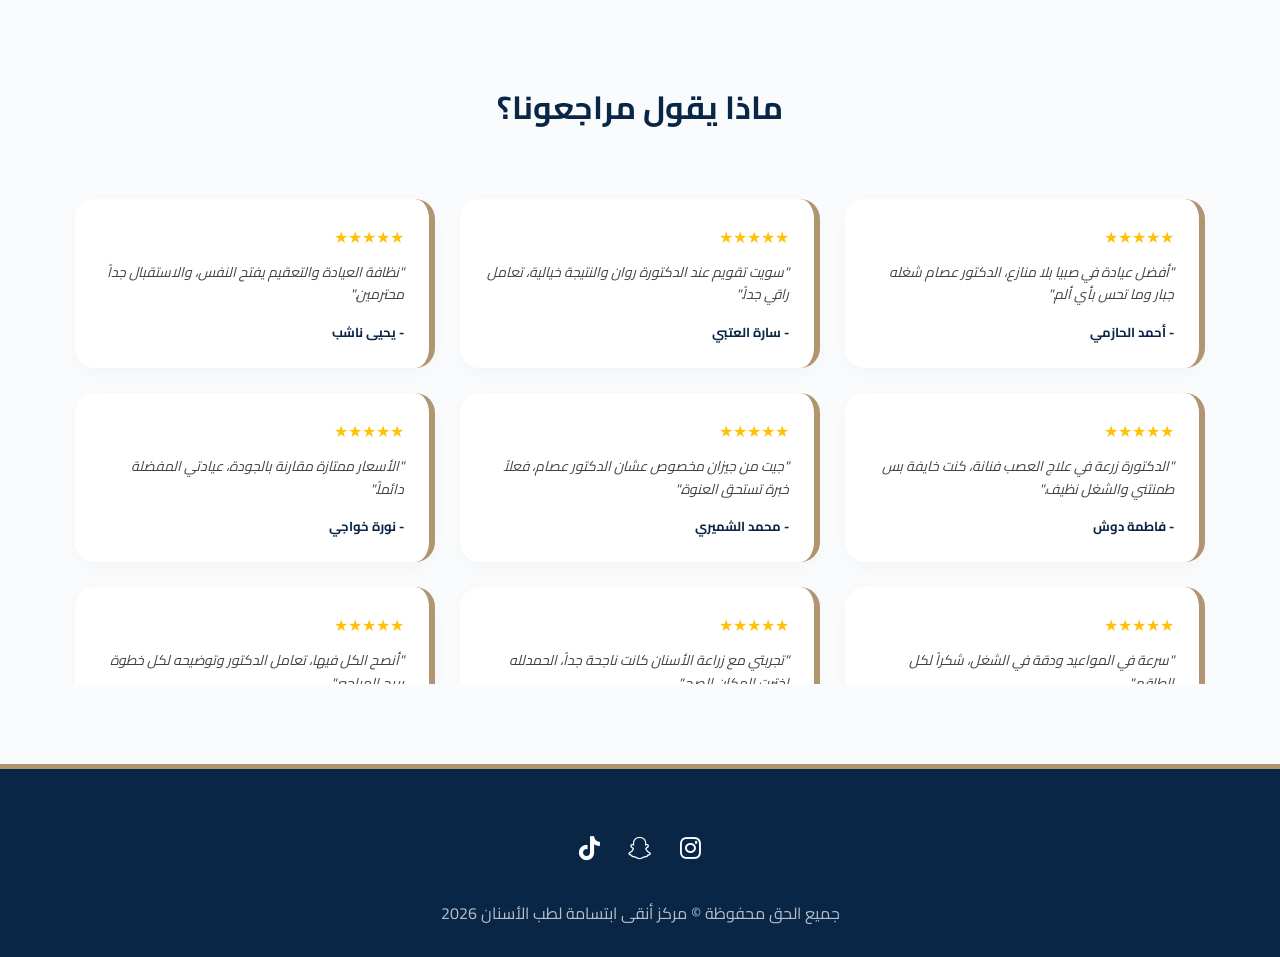
==== commit 24e2e78e: "add logo-icon" ====
--- a/index.html
+++ b/index.html
@@ -3,11 +3,11 @@
 <head>
  <meta charset="UTF-8">
     <meta name="viewport" content="width=device-width, initial-scale=1.0">
-    <title>أنقى ابتسامة | لطب الأسنان</title>
+    <title>أنقى ابتسامة لطب الأسنان</title>
     <link rel="stylesheet" href="style.css">
     <link rel="stylesheet" href="https://cdnjs.cloudflare.com/ajax/libs/font-awesome/6.4.0/css/all.min.css">
     <link href="https://fonts.googleapis.com/css2?family=Cairo:wght@400;600;700;800&display=swap" rel="stylesheet">
-	
+	<link rel="icon" type="image/png" href="img/logo-icon.png">
 <meta name="description" content="عيادة Pure Smile في صبيا: وجهتك الأولى لابتسامة مثالية. نقدم خدمات متكاملة في تجميل الأسنان، زراعة الأسنان، وعلاج العصب بأحدث تقنيات طب الأسنان. احجز موعدك اليوم.">
 
 <!-- Google tag (gtag.js) -->
@@ -157,8 +157,8 @@
            <li><a href="about-us.html">من نحن</a></li>
             <li><a href="#services">خدماتنا</a></li>
             <li><a href="#doctors">أطباؤنا</a></li>
+			<li><a href="https://maps.app.goo.gl/JumxBdYUWkNzksq97" target="_blank">موقعنا الجغرافي</a></li>
             <li><a href="#reviews">تقييماتنا</a></li>
-			 <li><a href="https://maps.app.goo.gl/JumxBdYUWkNzksq97" target="_blank">موقعنا الجغرافي</a></li>
             <li><a href="contact.html">تواصل معنا</a></li>
         </ul>
 
@@ -300,7 +300,7 @@
         <div class="container">
             <div class="section-title" style="text-align: center; margin-bottom: 50px;">
                 <h2 style="color: #0a2647; font-size: 32px;">ماذا يقول مراجعونا؟</h2>
-                <p style="color: #b19470; font-weight: bold;">أكثر من 5000 ابتسامة سعيدة في صبيا</p>
+               
             </div>
             <div class="reviews-grid" id="reviewsContainer"></div>
         </div>
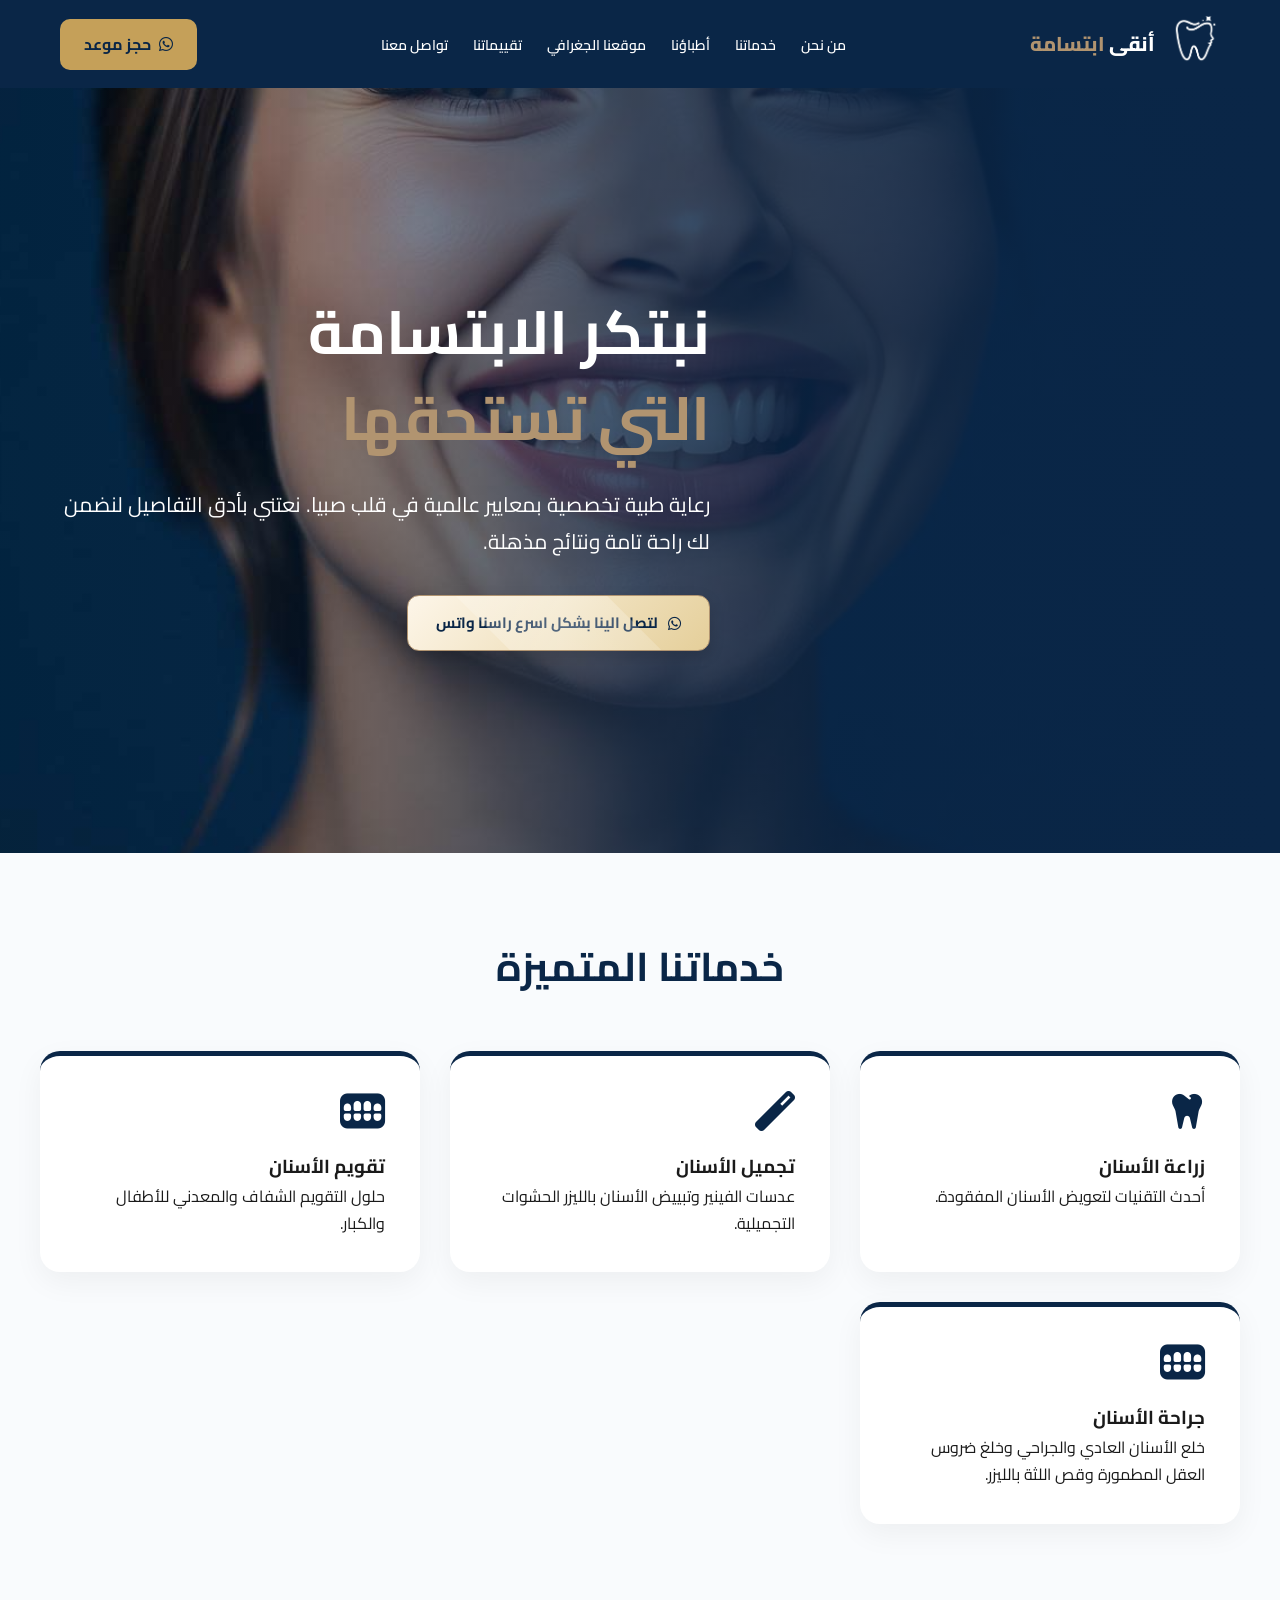
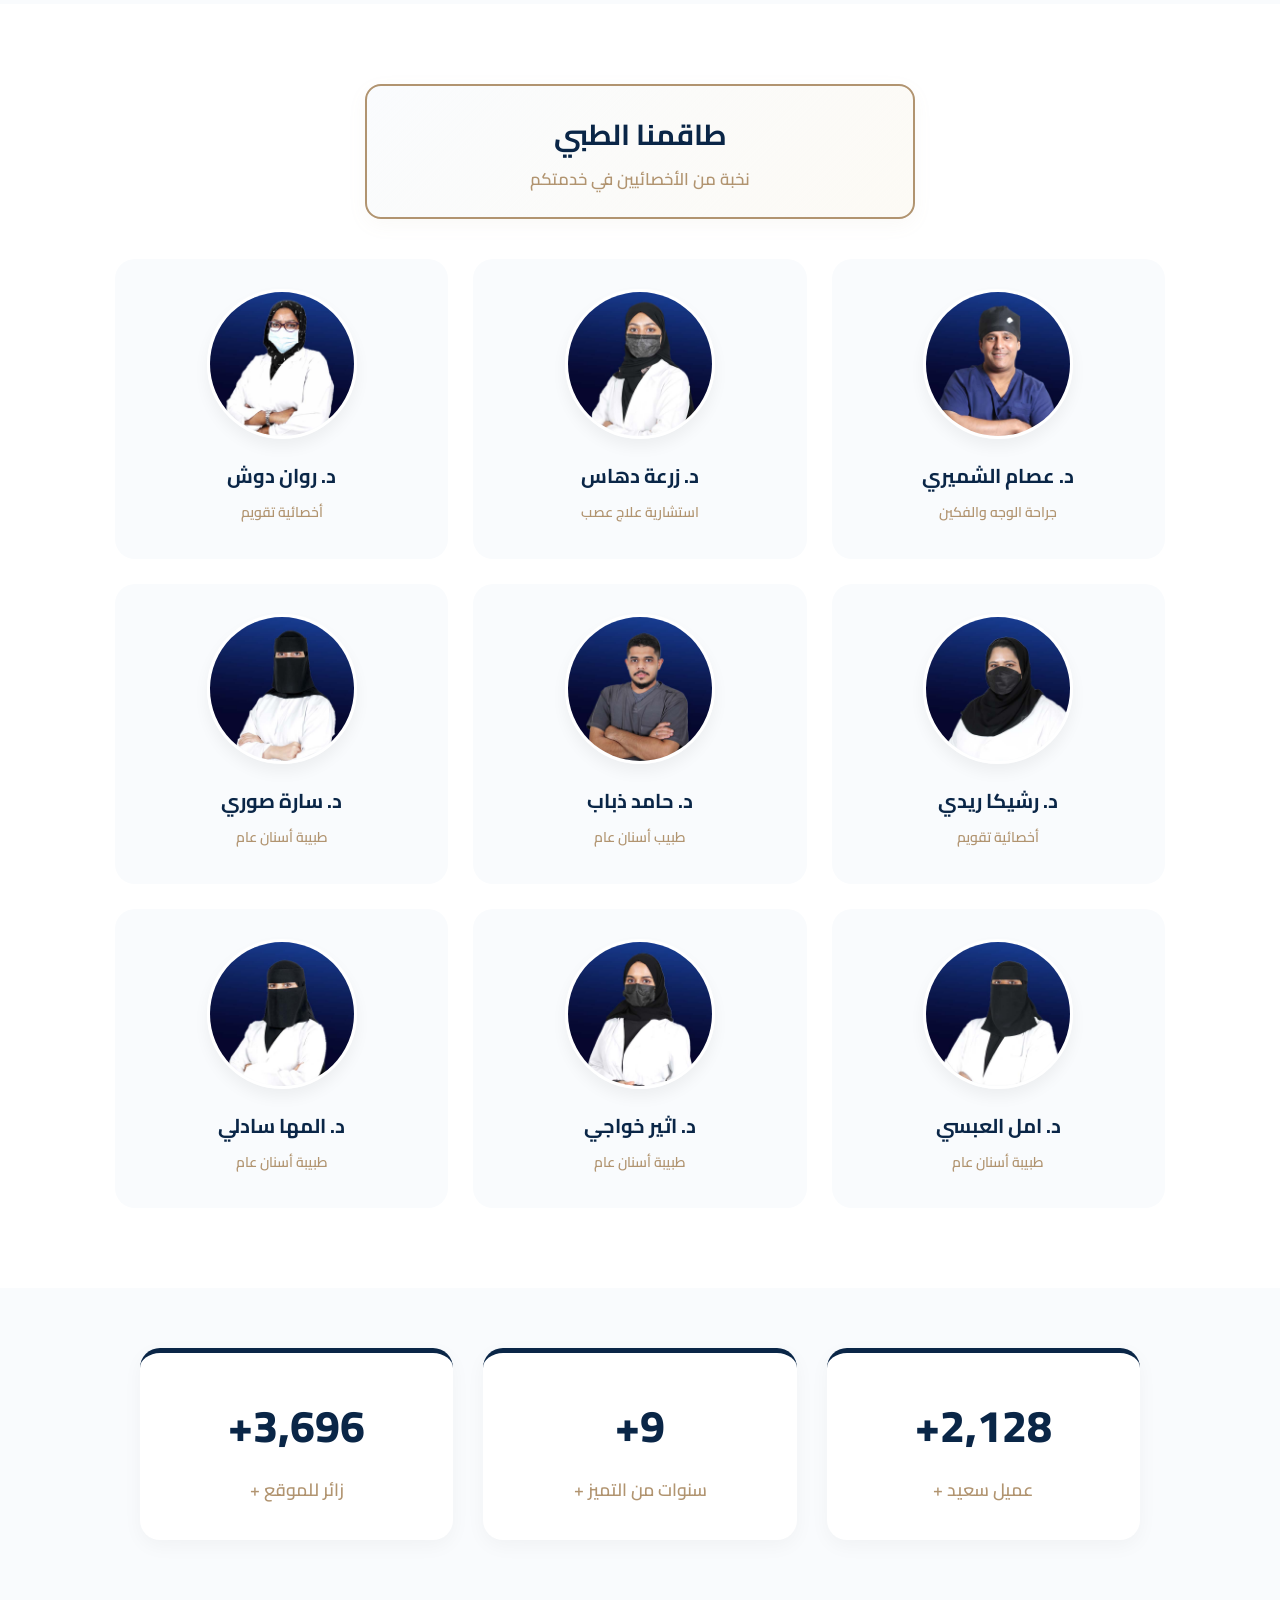
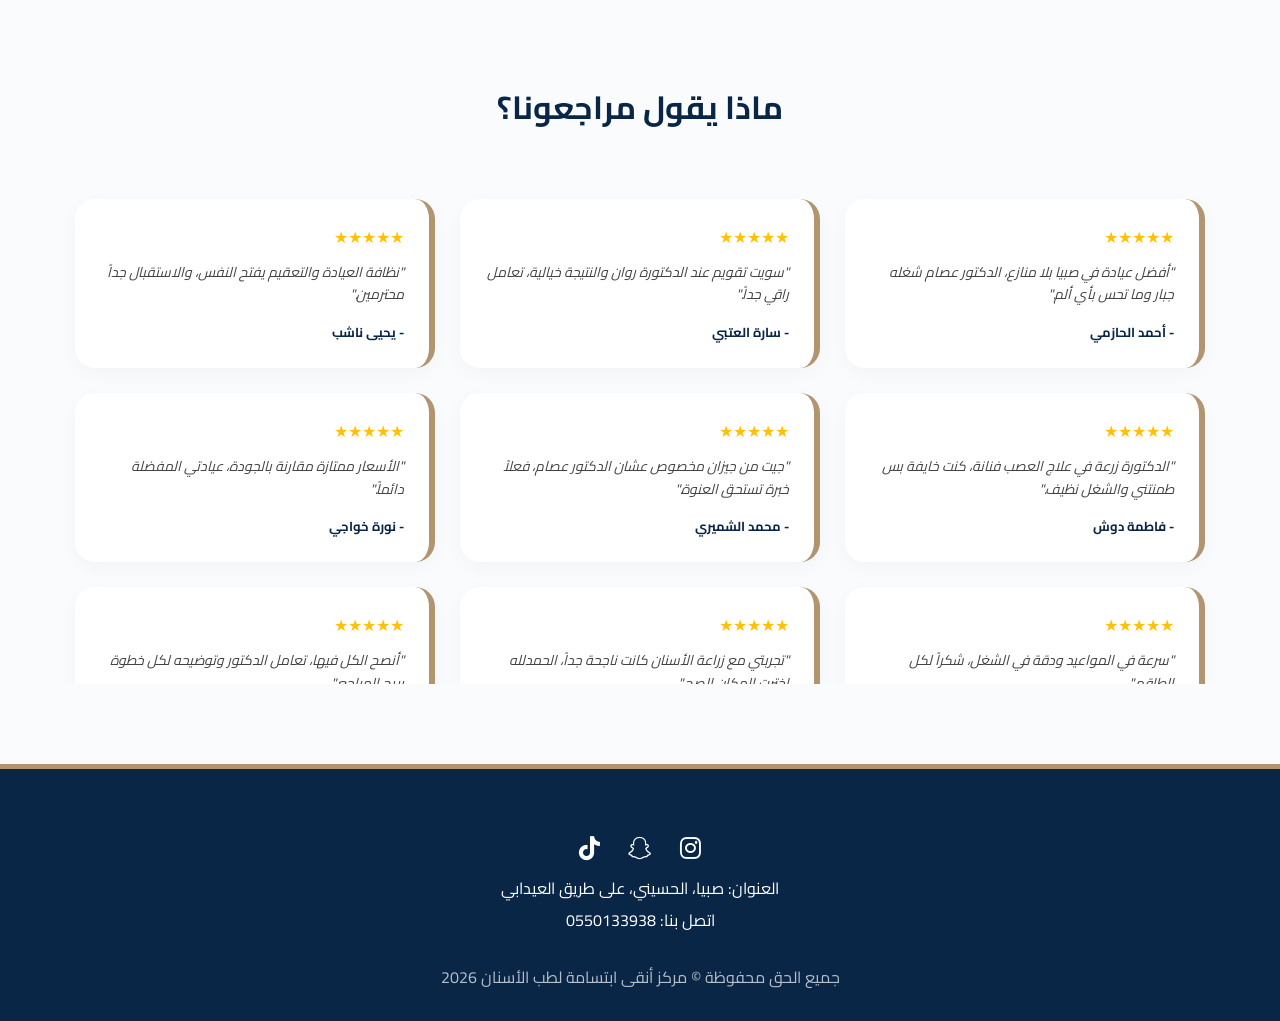
==== commit c0562f4d: "icon and number" ====
--- a/index.html
+++ b/index.html
@@ -313,6 +313,13 @@
                 <a href="https://www.snapchat.com/add/puresmile2030" target="_blank" rel="noopener noreferrer"><i class="fab fa-snapchat"></i></a>
                 <a href="https://www.tiktok.com/@puresmile2030" target="_blank" rel="noopener noreferrer"><i class="fab fa-tiktok"></i></a>
             </div>
+			<div class="footer-contact" style="text-align: center; margin-bottom: 10px; color: #ffffff; font-family: inherit; font-size: 16px;">
+    <p style="margin: 5px 0;">العنوان: صبيا، الحسيني، على طريق العيدابي</p>
+    <p style="margin: 5px 0;">
+        اتصل بنا: 
+        <a href="tel:055013938" style="color: #ffffff; text-decoration: none;">0550133938</a>
+    </p>
+</div>
             <p style="margin-top: 30px; opacity: 0.7;">جميع الحق محفوظة © مركز أنقى ابتسامة لطب الأسنان 2026</p>
         </div>
     </footer>
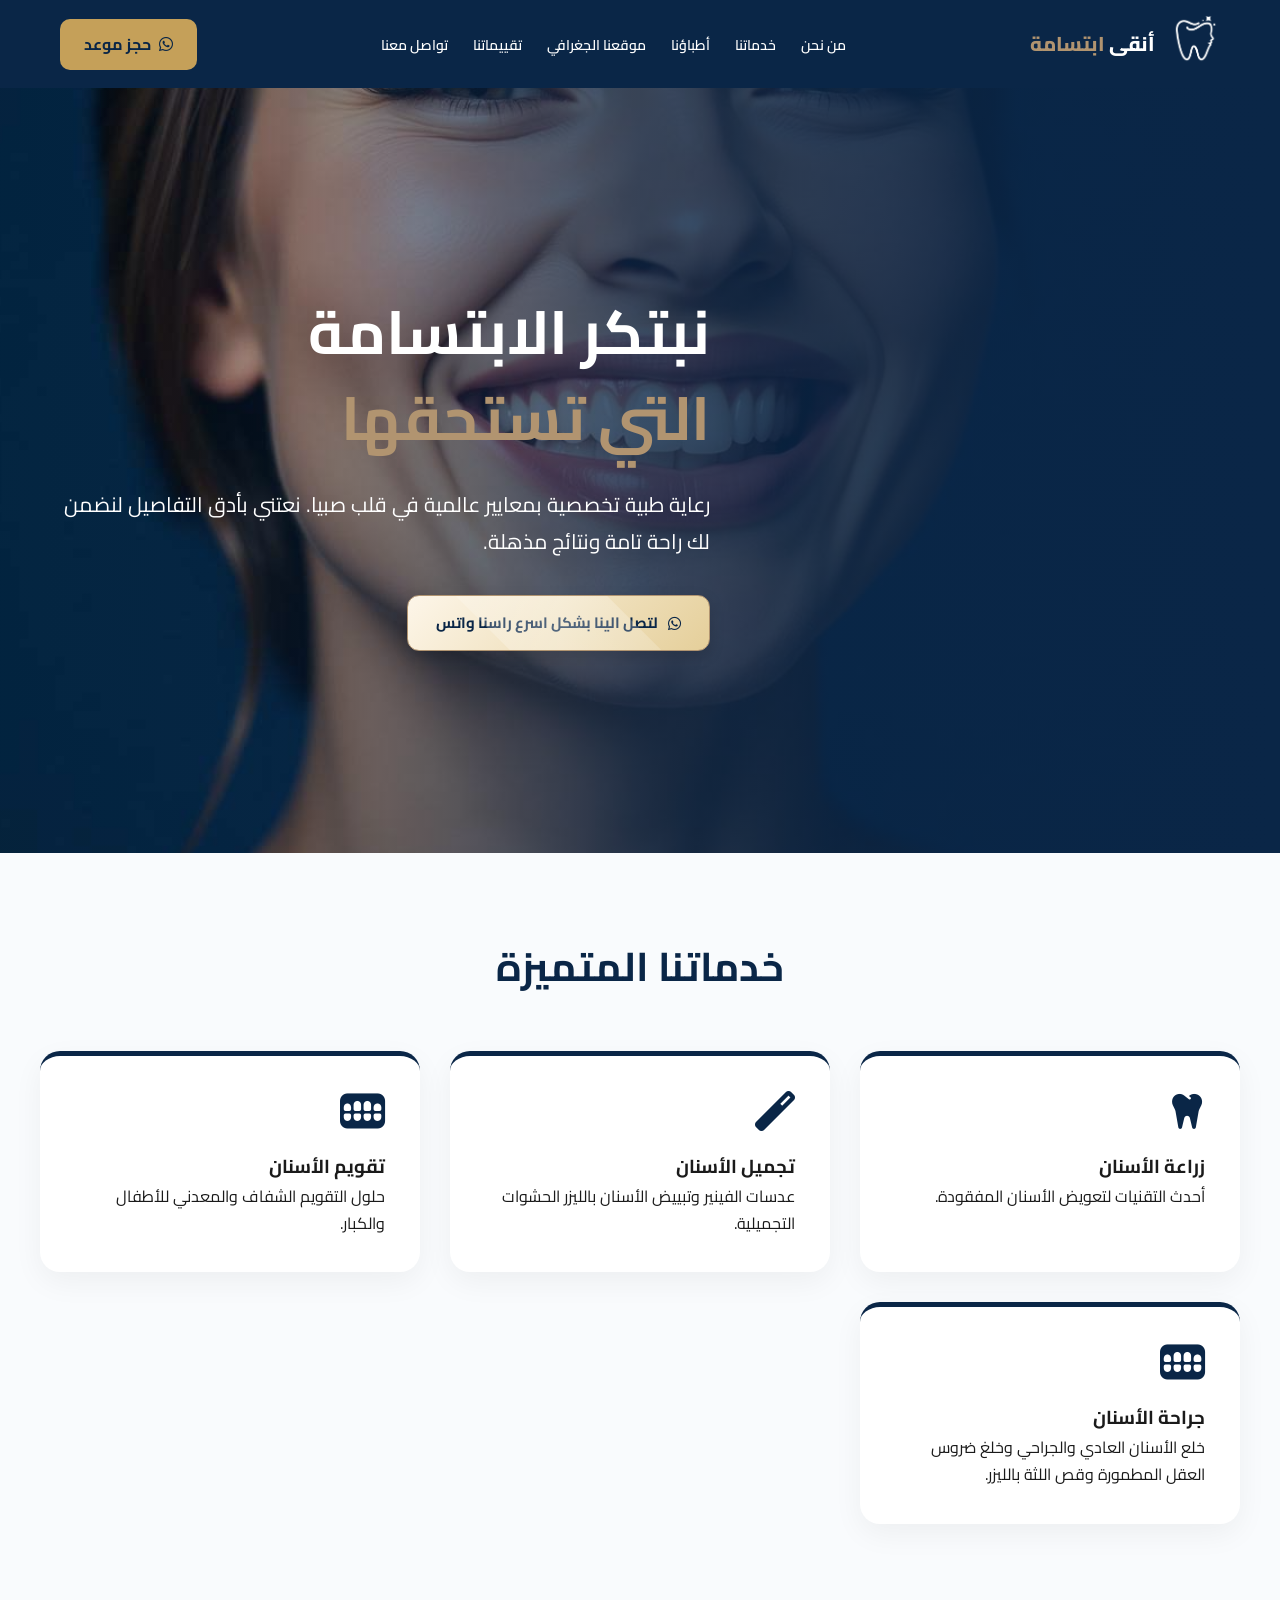
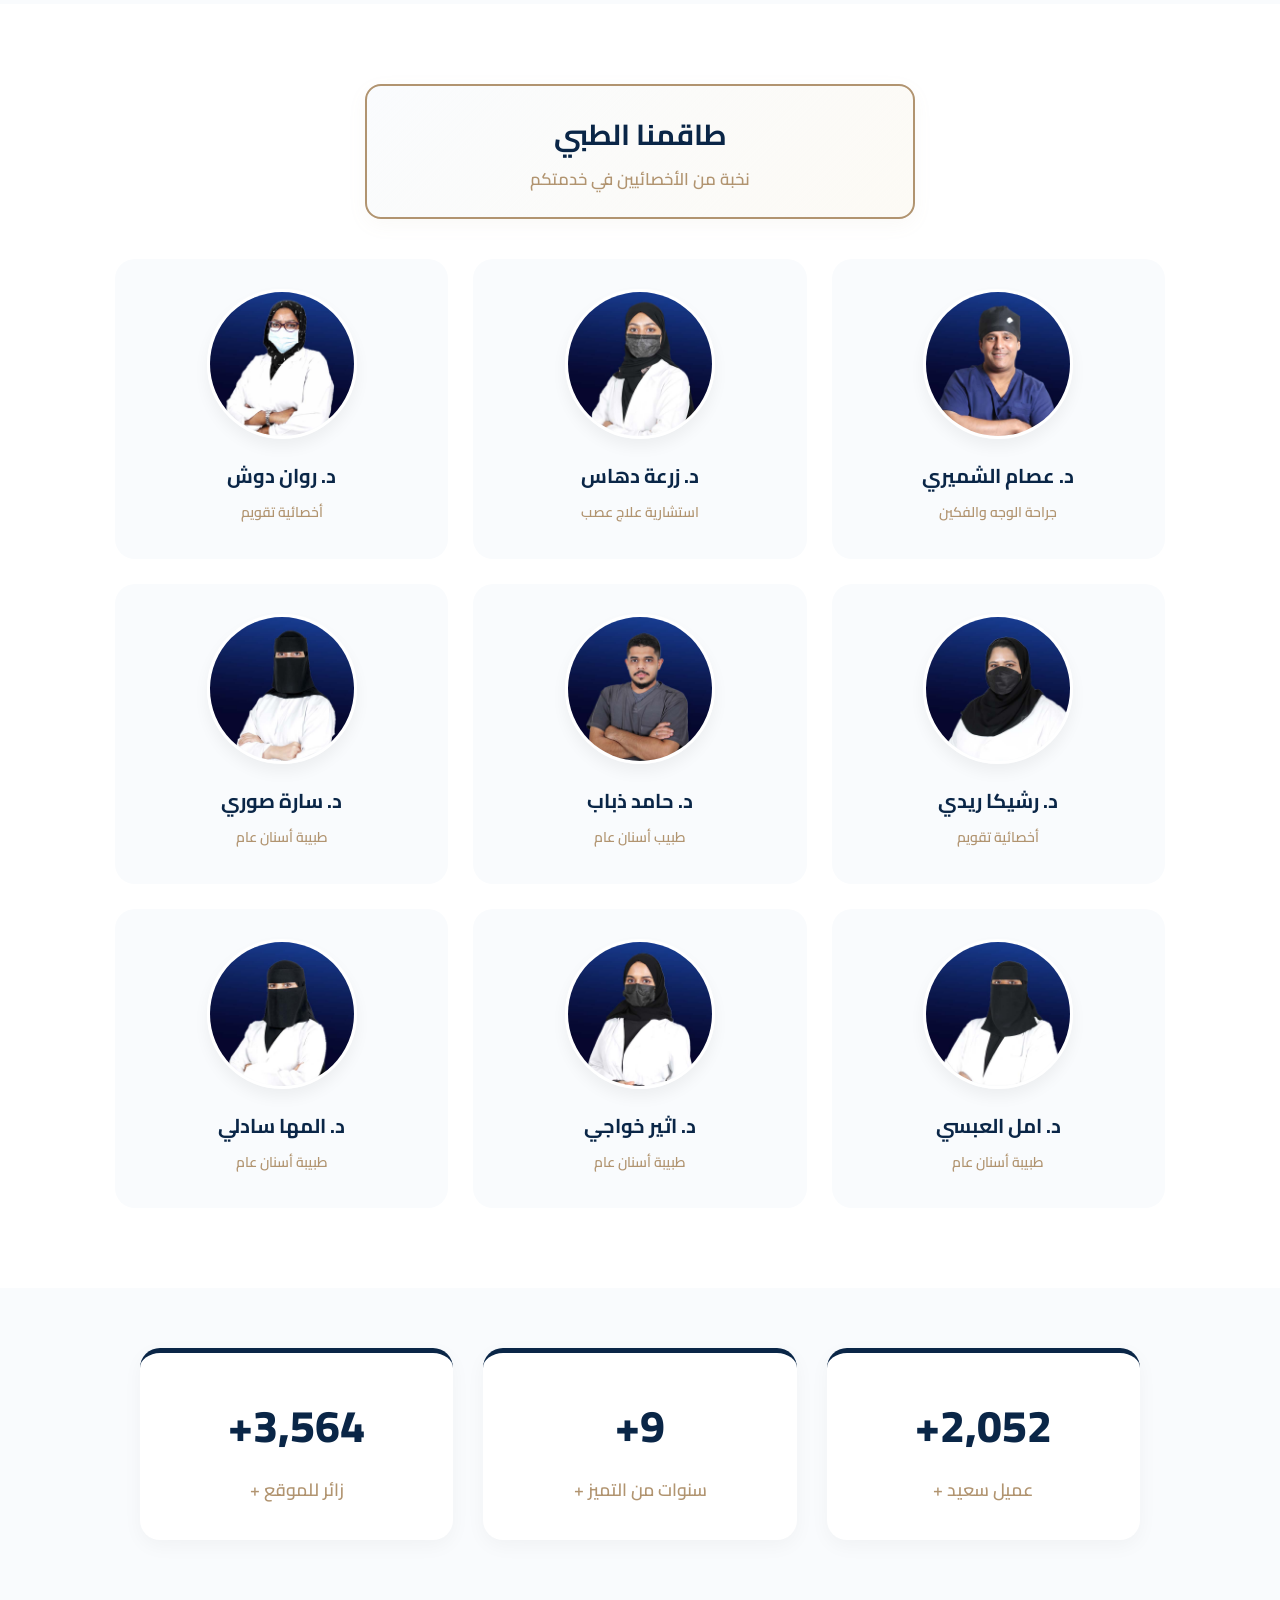
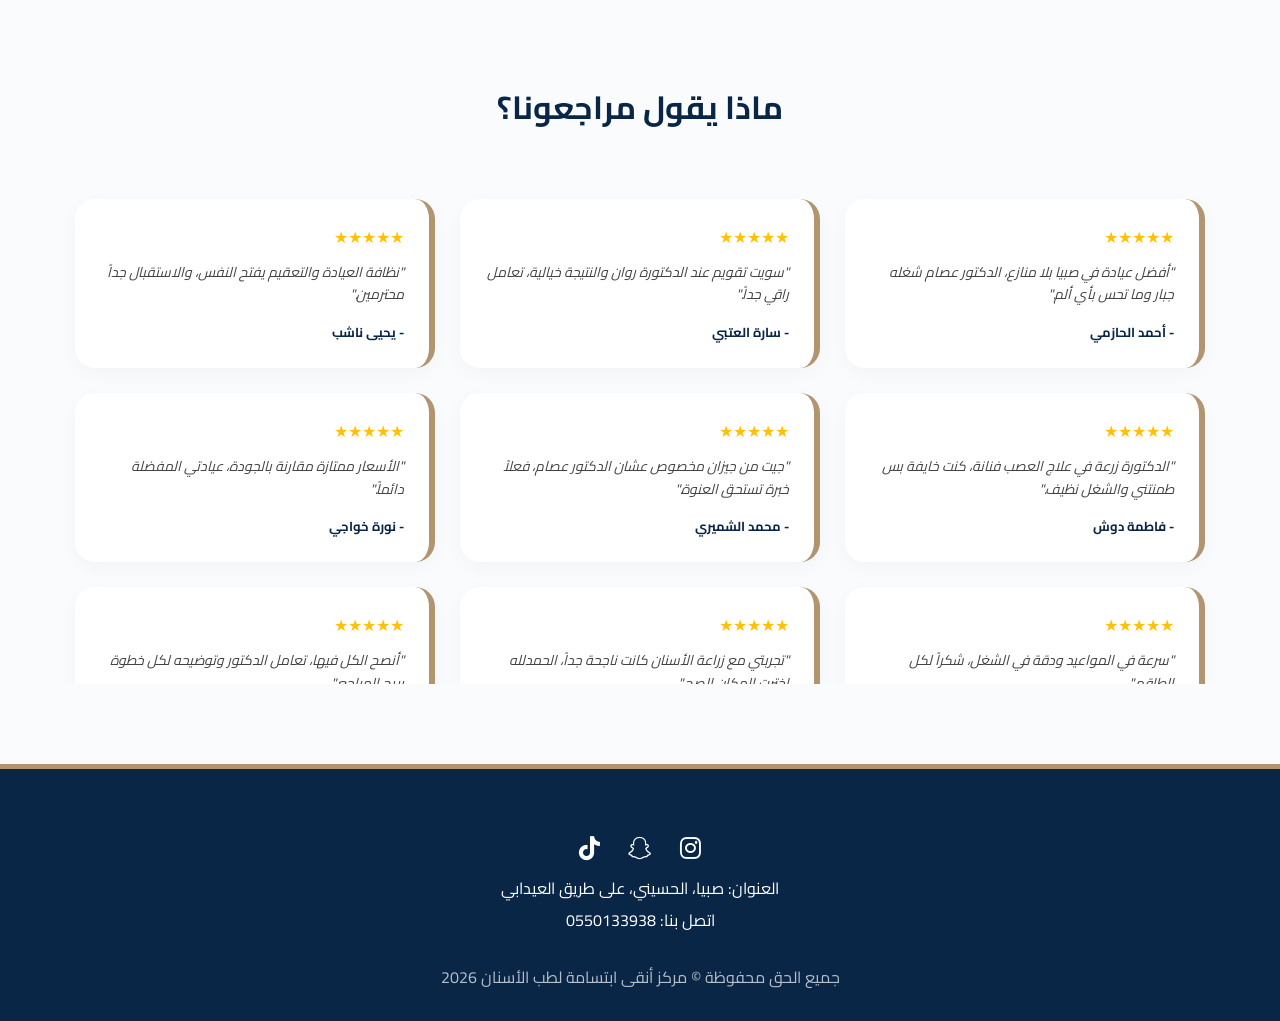
==== commit eef295a4: "0550133938" ====
--- a/index.html
+++ b/index.html
@@ -317,7 +317,7 @@
     <p style="margin: 5px 0;">العنوان: صبيا، الحسيني، على طريق العيدابي</p>
     <p style="margin: 5px 0;">
         اتصل بنا: 
-        <a href="tel:055013938" style="color: #ffffff; text-decoration: none;">0550133938</a>
+        <a href="tel:0550133938" style="color: #ffffff; text-decoration: none;">0550133938</a>
     </p>
 </div>
             <p style="margin-top: 30px; opacity: 0.7;">جميع الحق محفوظة © مركز أنقى ابتسامة لطب الأسنان 2026</p>
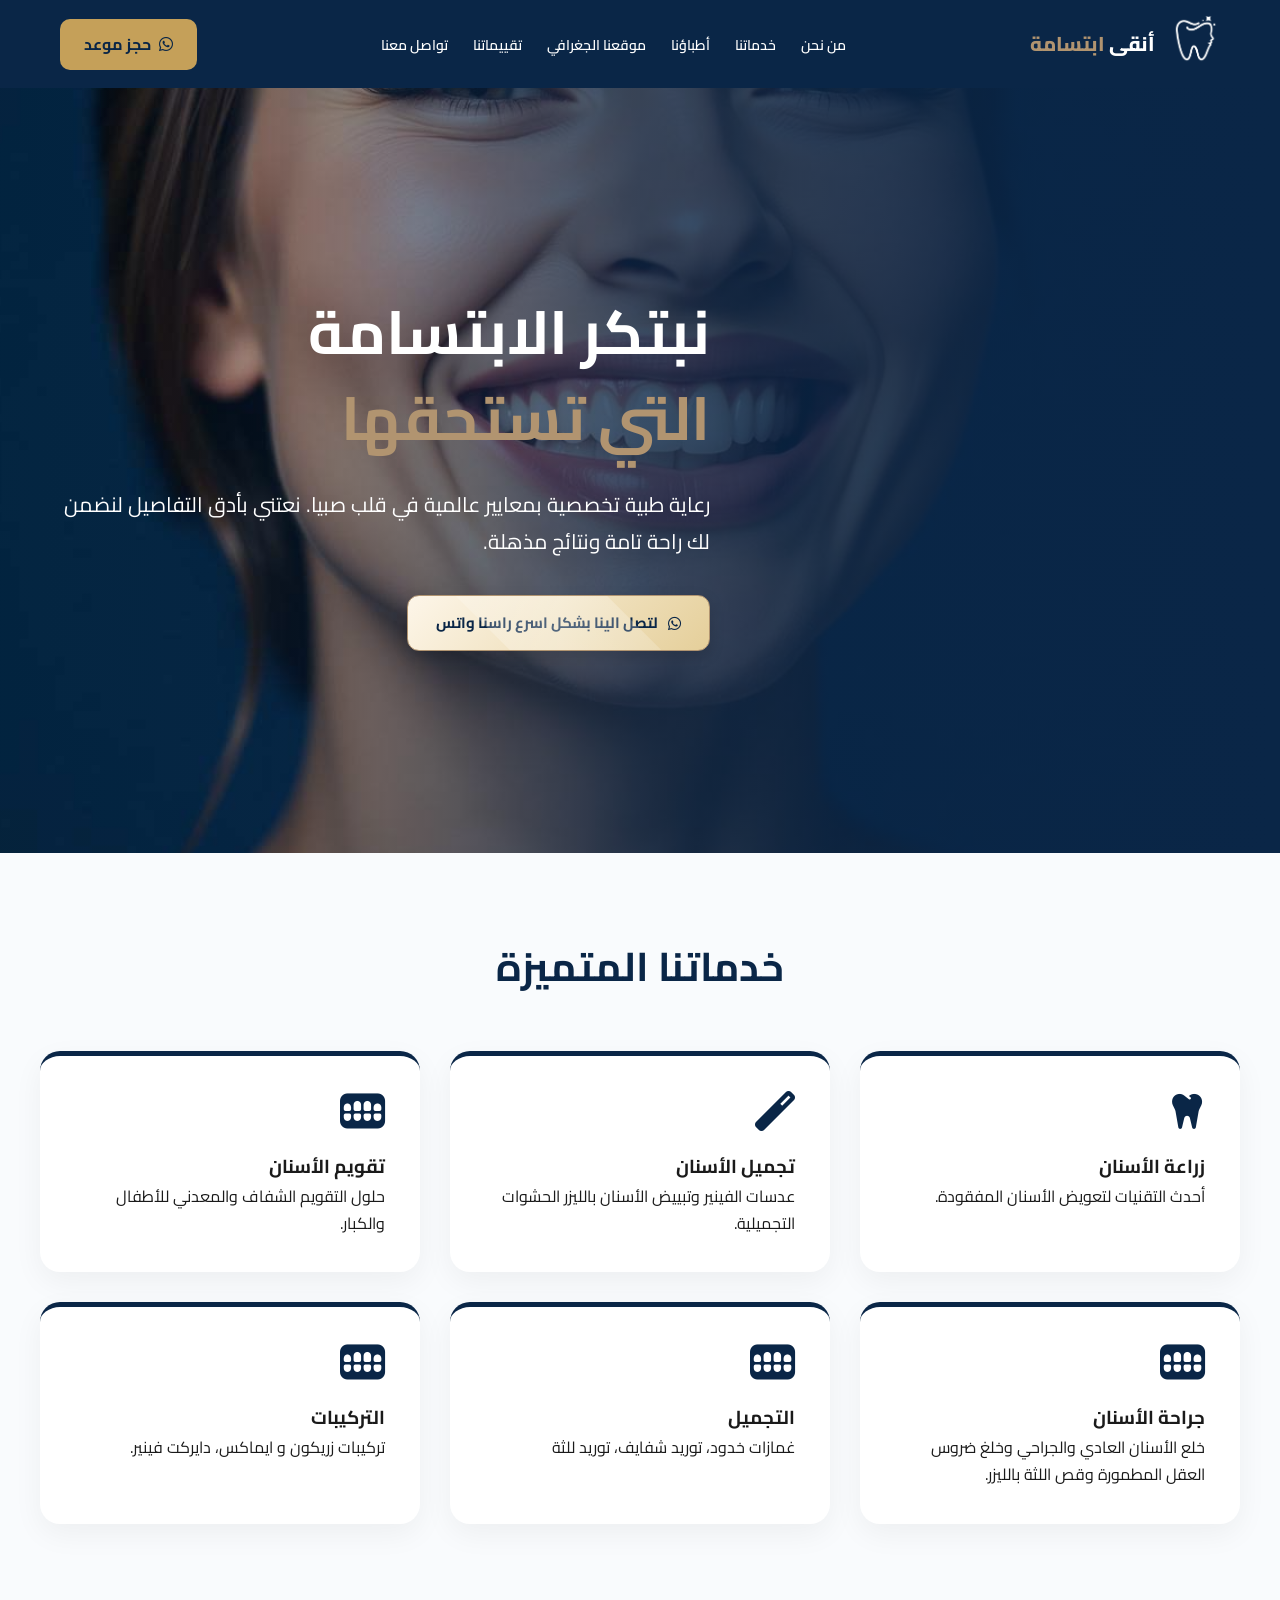
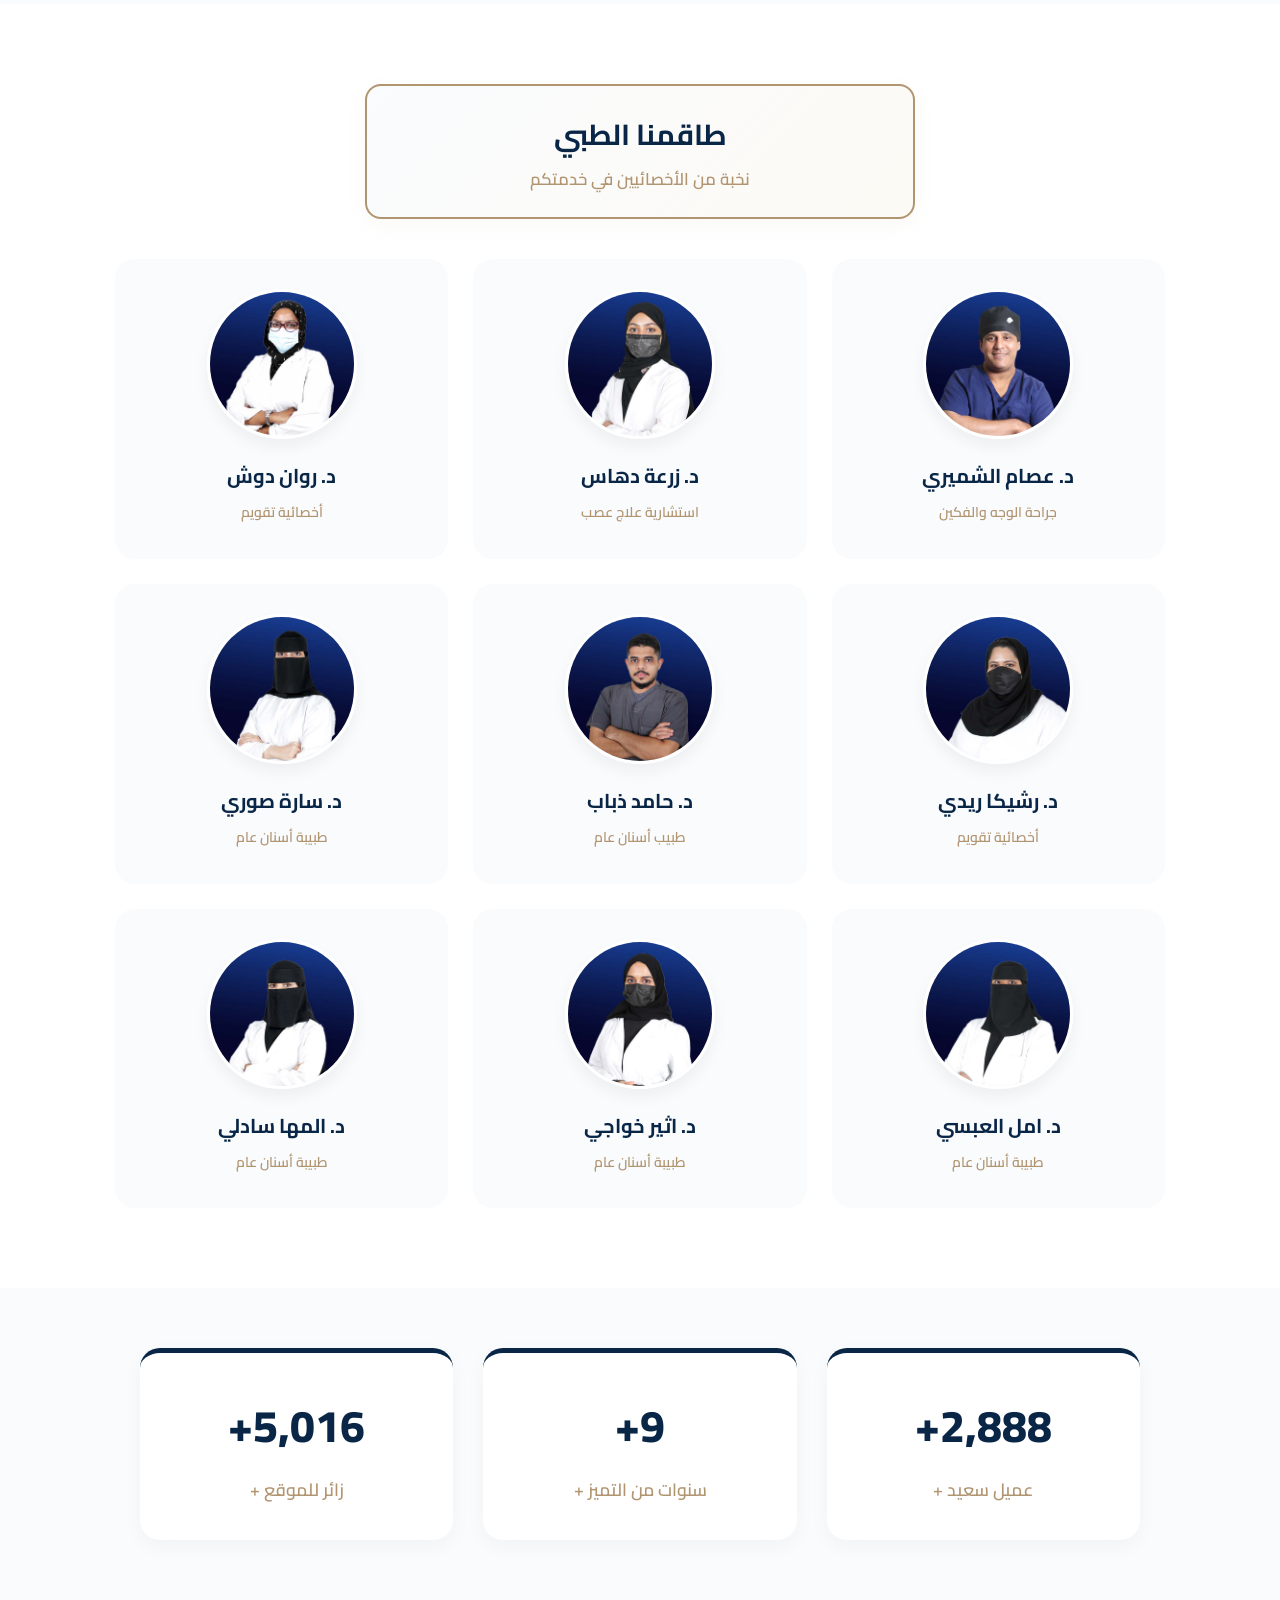
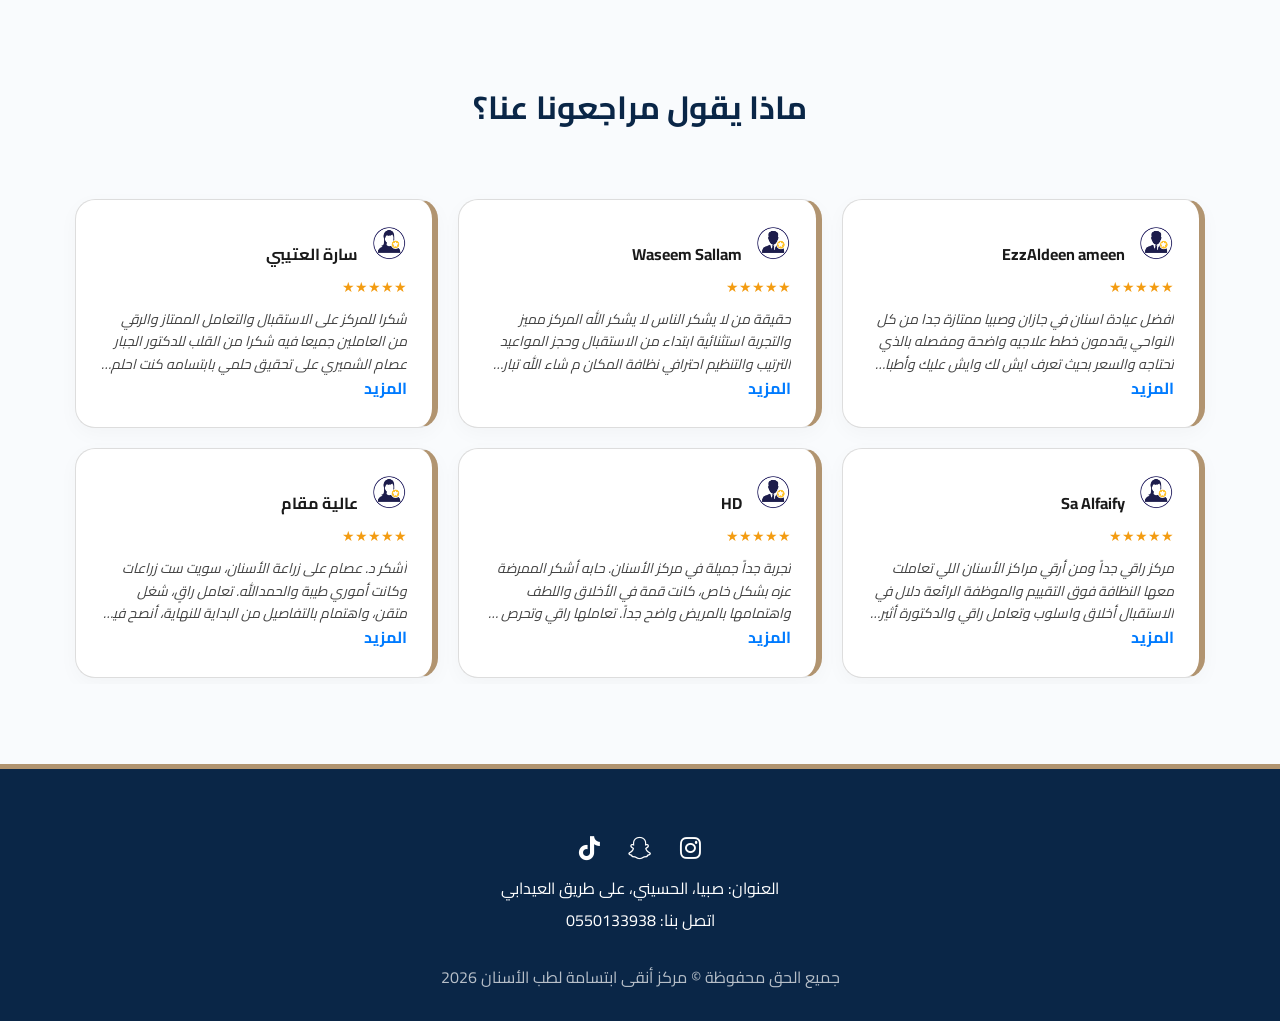
==== commit c930306e: "update-17/6/2026" ====
--- a/index.html
+++ b/index.html
@@ -215,6 +215,16 @@
 			<h3>جراحة الأسنان</h3>
                 <p>خلع الأسنان العادي والجراحي وخلغ ضروس العقل المطمورة وقص اللثة بالليزر.</p>
 				</div>
+				 <div class="s-card">
+                <i class="fas fa-teeth s-icon"></i>
+			<h3>التجميل</h3>
+                <p>غمازات خدود، توريد شفايف، توريد للثة</p>
+				</div>
+				 <div class="s-card">
+                <i class="fas fa-teeth s-icon"></i>
+			<h3>التركيبات</h3>
+                <p>تركيبات زريكون و ايماكس، دايركت فينير.</p>
+				</div>
         </div>
     </section>
 
@@ -299,7 +309,7 @@
     <section id="reviews" class="reviews" style="padding: 80px 0; background: #f9fbfd;">
         <div class="container">
             <div class="section-title" style="text-align: center; margin-bottom: 50px;">
-                <h2 style="color: #0a2647; font-size: 32px;">ماذا يقول مراجعونا؟</h2>
+                <h2 style="color: #0a2647; font-size: 32px;">ماذا يقول مراجعونا عنا؟</h2>
                
             </div>
             <div class="reviews-grid" id="reviewsContainer"></div>
--- a/style.css
+++ b/style.css
@@ -330,7 +330,11 @@
     gap: 25px;
     padding: 15px;
 }
-
+.reviews-grid { display: grid; grid-template-columns: repeat(auto-fill, minmax(300px, 1fr)); gap: 20px; }
+.review-card { border: 1px solid #ddd; padding: 20px; border-radius: 12px; background: #fff; }
+.review-text { display: -webkit-box; -webkit-line-clamp: 3; -webkit-box-orient: vertical; overflow: hidden; }
+.review-text.full { -webkit-line-clamp: unset; }
+.read-more { color: #007bff; cursor: pointer; font-weight: bold; }
 .review-card {
     background: var(--white);
     padding: 25px;
@@ -341,7 +345,17 @@
     overflow: hidden;
     transition: all 0.4s cubic-bezier(0.175, 0.885, 0.32, 1.275);
 }
-
+.avatar-icon { 
+    width: 35px; height: 35px; border-radius: 50%; object-fit: cover; margin-left: 10px; 
+}
+.stars-container { 
+    color: #f39c12; margin: 8px 0; font-size: 14px; 
+}
+.review-text { 
+    line-height: 1.6; display: -webkit-box; -webkit-line-clamp: 3; 
+    -webkit-box-orient: vertical; overflow: hidden; transition: 0.3s; 
+}
+.review-text.full { -webkit-line-clamp: unset; }
 /* تأثير اللمسة الماسية (إضاءة ولمعان) عند التمرير */
 .review-card::before {
     content: '';
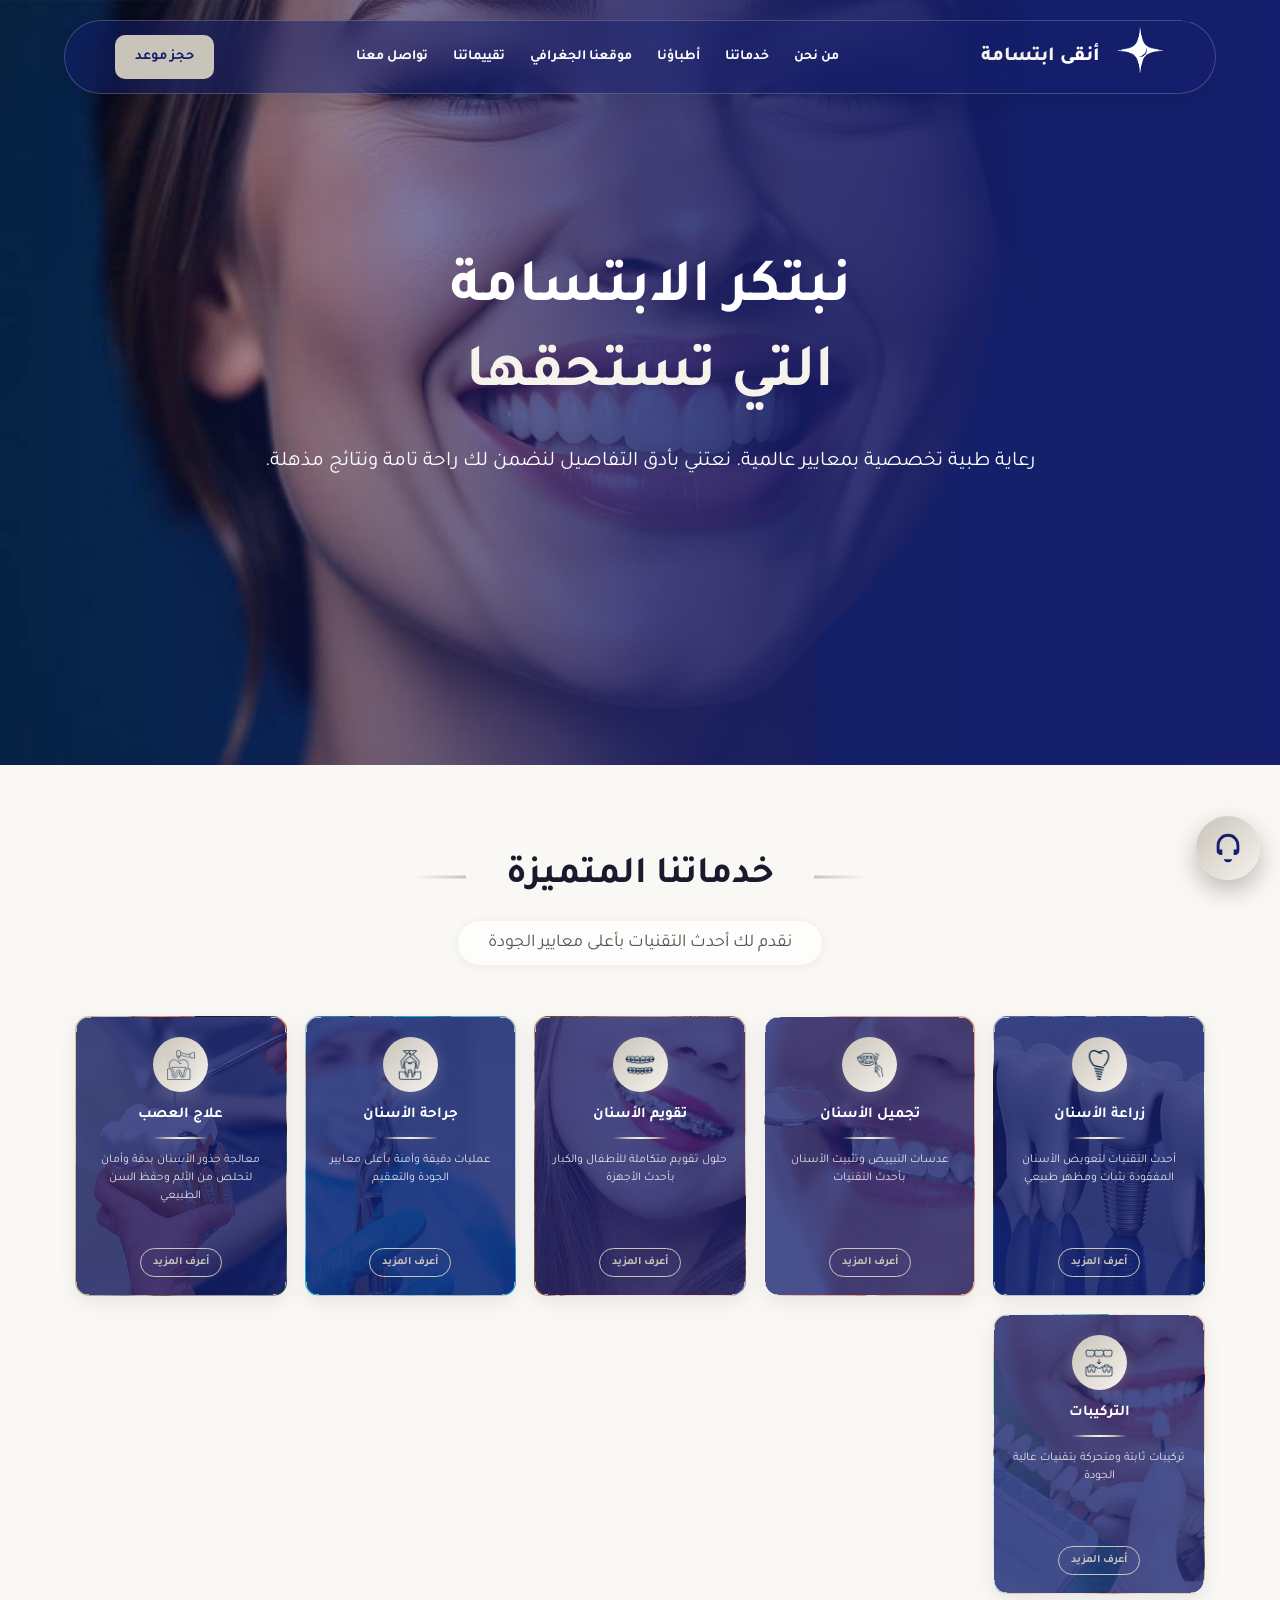
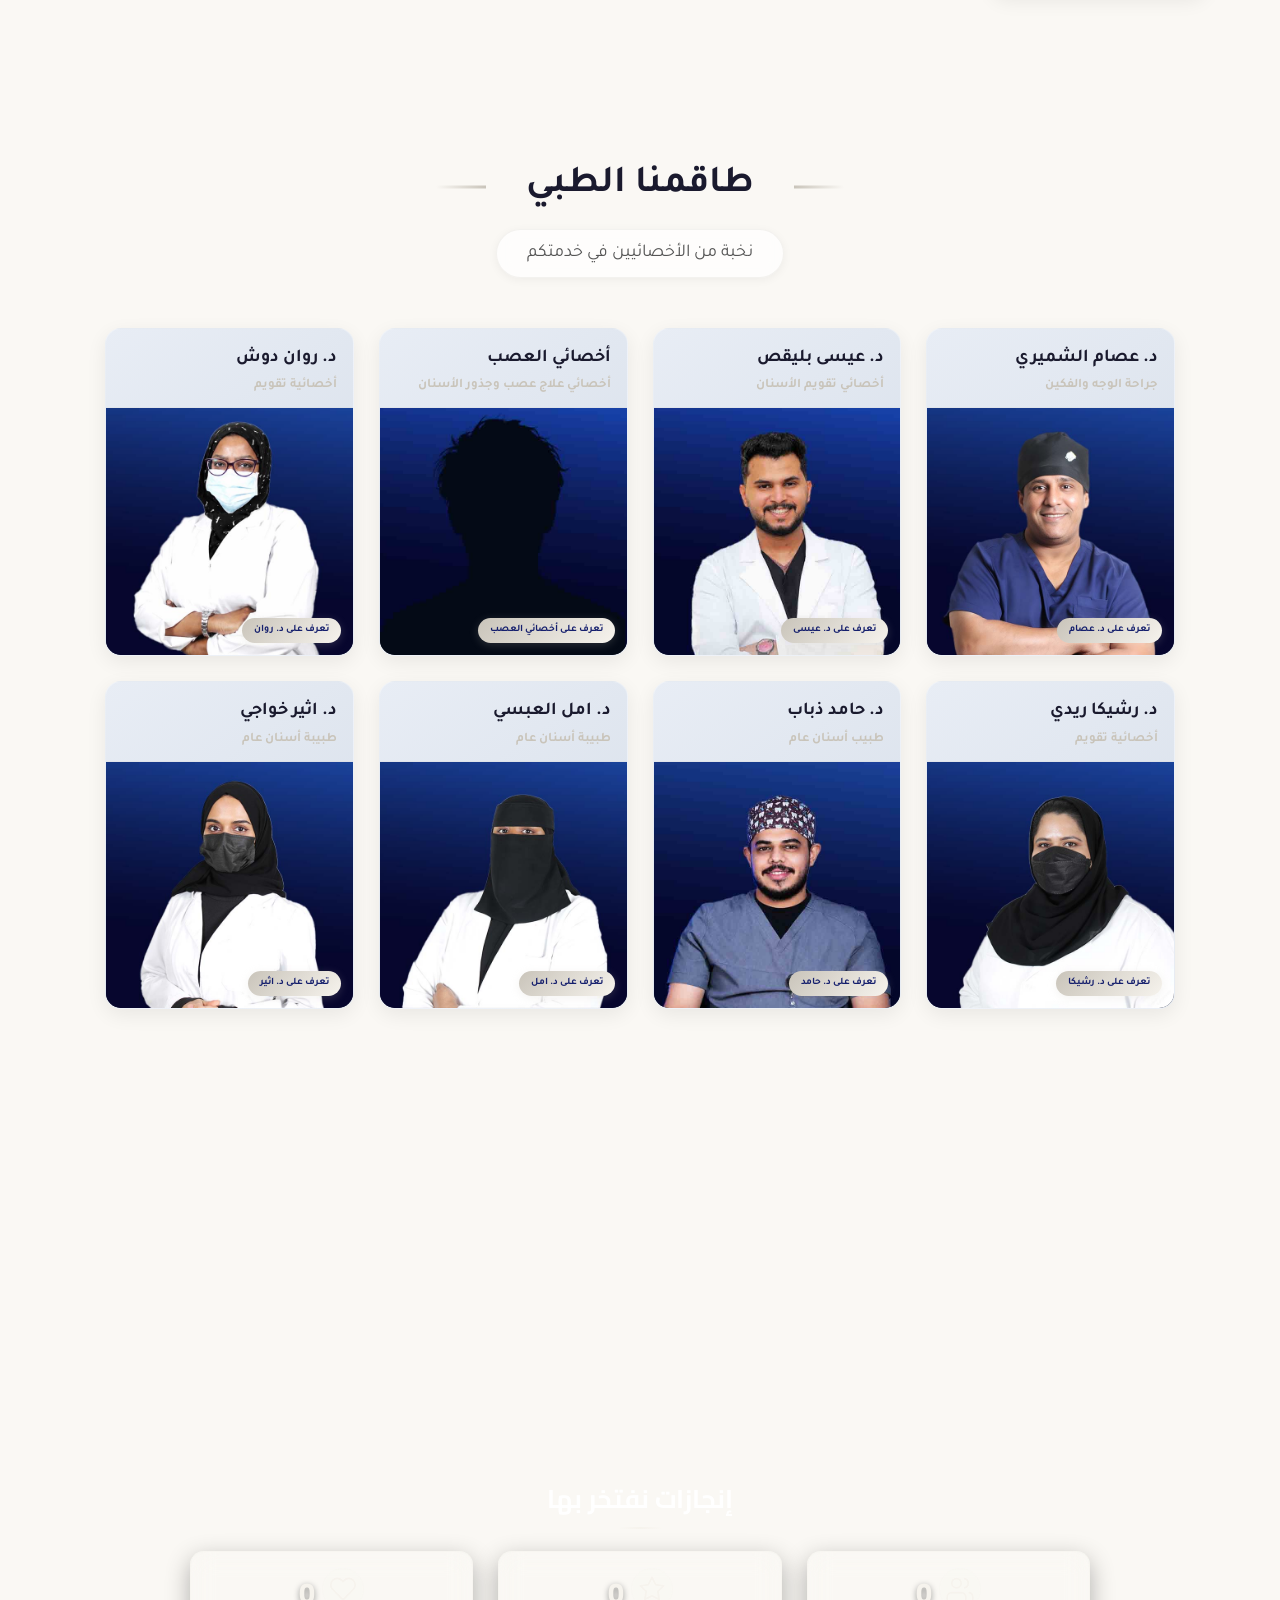
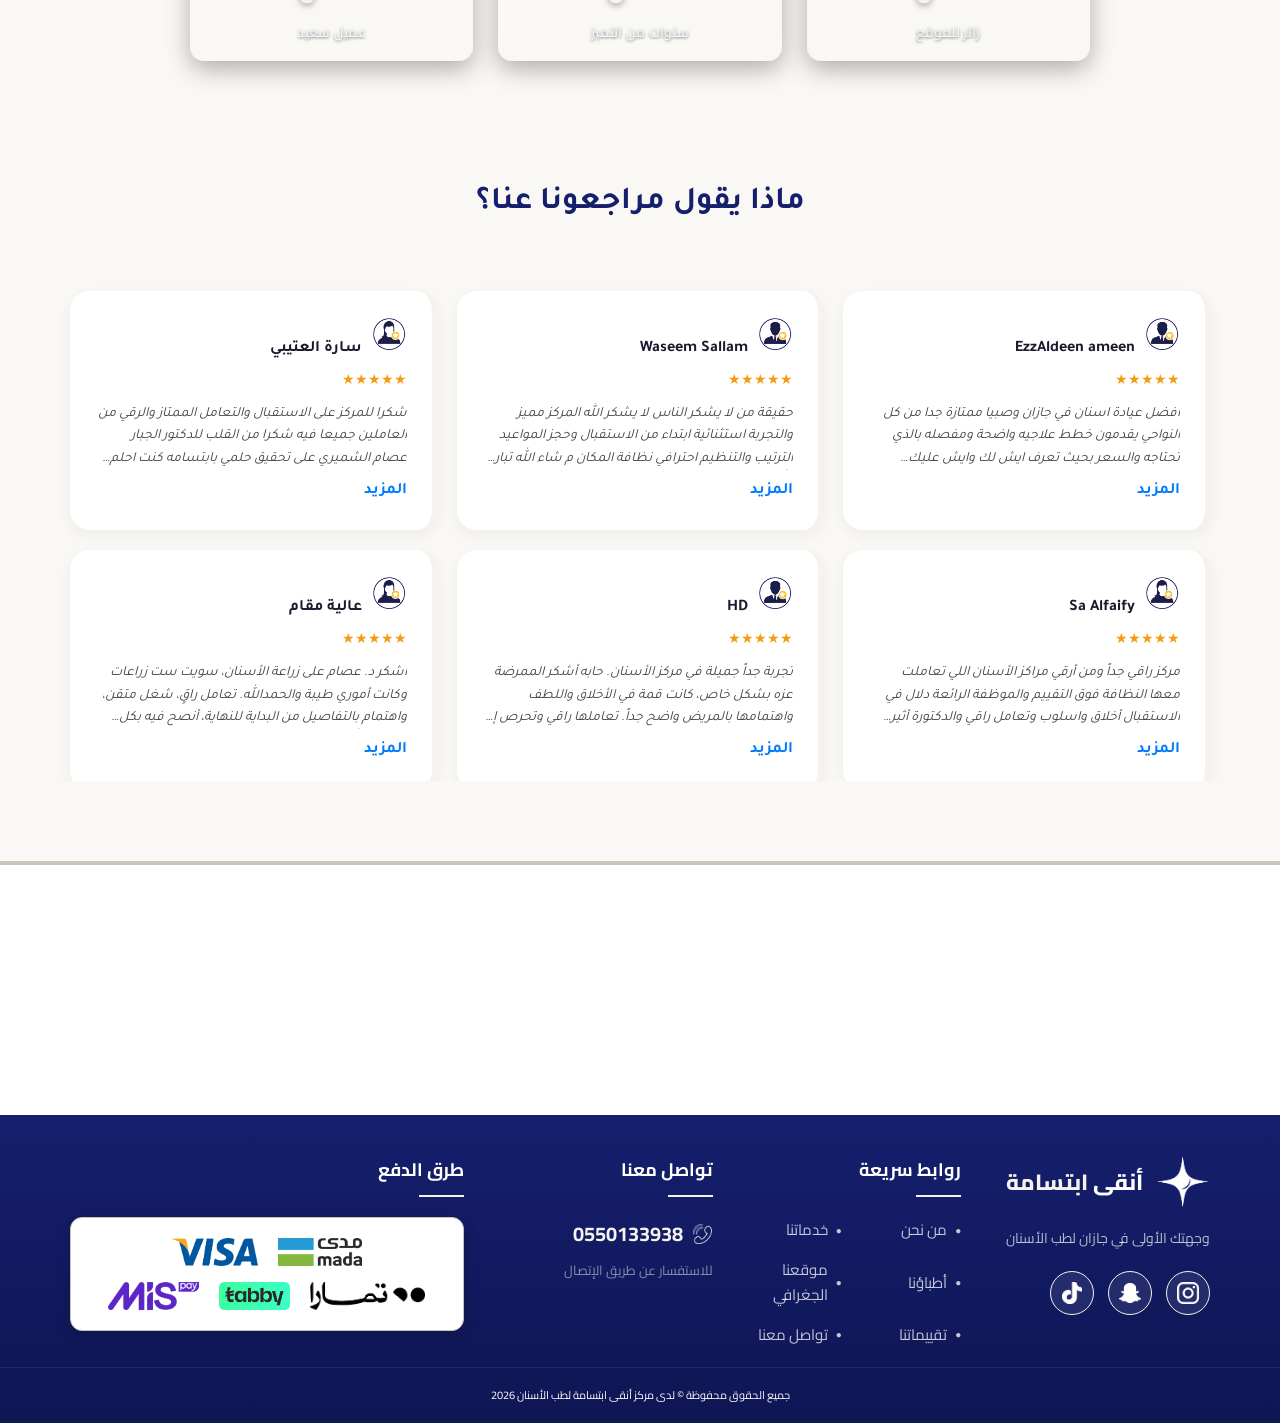
==== commit d362027d: "edit 2-6-2026" ====
--- a/index.html
+++ b/index.html
@@ -1,150 +1,31 @@
 <!DOCTYPE html>
 <html lang="ar" dir="rtl">
 <head>
- <meta charset="UTF-8">
+    <meta charset="UTF-8">
     <meta name="viewport" content="width=device-width, initial-scale=1.0">
-    <title>أنقى ابتسامة لطب الأسنان</title>
+    <title>مركز أنقى ابتسامة لطب الأسنان</title>
     <link rel="stylesheet" href="style.css">
-    <link rel="stylesheet" href="https://cdnjs.cloudflare.com/ajax/libs/font-awesome/6.4.0/css/all.min.css">
-    <link href="https://fonts.googleapis.com/css2?family=Cairo:wght@400;600;700;800&display=swap" rel="stylesheet">
-	<link rel="icon" type="image/png" href="img/logo-icon.png">
-<meta name="description" content="عيادة Pure Smile في صبيا: وجهتك الأولى لابتسامة مثالية. نقدم خدمات متكاملة في تجميل الأسنان، زراعة الأسنان، وعلاج العصب بأحدث تقنيات طب الأسنان. احجز موعدك اليوم.">
-
-<!-- Google tag (gtag.js) -->
-<script async src="https://www.googletagmanager.com/gtag/js?id=G-GHF0H39WBG"></script>
-<script>
-  window.dataLayer = window.dataLayer || [];
-  function gtag(){dataLayer.push(arguments);}
-  gtag('js', new Date());
-
-  gtag('config', 'G-GHF0H39WBG');
- 
-</script>
-   
-    <style>
-        /* --- قسم الإحصائيات (العدادات) --- */
-        .stats-section {
-            padding: 60px 20px;
-            background-color: var(--bg-soft, #f9fbfd);
-        }
-
-        .stats-grid {
-            display: grid;
-            grid-template-columns: repeat(auto-fit, minmax(260px, 1fr));
-            gap: 30px;
-            max-width: 1000px;
-            margin: 0 auto;
-        }
-
-        .stat-card {
-            background: var(--white, #ffffff);
-            padding: 35px 20px;
-            border-radius: 20px;
-            text-align: center;
-            box-shadow: 0 6px 20px rgba(0,0,0,0.04);
-            border-top: 5px solid var(--primary, #0a2647);
-            transition: all 0.4s ease;
-        }
-
-        .stat-card:hover {
-            transform: translateY(-8px);
-            box-shadow: 0 12px 30px rgba(10, 38, 71, 0.08);
-            border-top-color: var(--accent, #b19470);
-        }
-
-        .stat-number {
-            font-size: 2.8rem;
-            font-weight: 800;
-            color: var(--primary, #0a2647);
-            margin-bottom: 10px;
-        }
-
-        .stat-label {
-            font-size: 1.1rem;
-            font-weight: 600;
-            color: var(--accent, #b19470);
-        }
-
-        /* --- تعديل قسم الأطباء --- */
-        .doctors-title-box {
-            text-align: center;
-            margin: 0 auto 40px auto;
-            background: linear-gradient(135deg, rgba(249, 251, 253, 0.9), rgba(229, 207, 154, 0.1));
-            padding: 24px 20px;
-            border-radius: 16px;
-            border: 2px solid var(--accent, #b19470);
-            box-shadow: 0 6px 20px rgba(177, 148, 112, 0.06);
-            max-width: 550px;
-        }
-
-        .doctors-title-box h2 {
-            color: var(--primary, #0a2647);
-            font-size: 1.8rem;
-            font-weight: 700;
-            margin-bottom: 6px;
-        }
-
-        .doctors-title-box p {
-            color: var(--accent, #b19470);
-            font-size: 1.05rem;
-            font-weight: 600;
-            margin: 0;
-        }
-
-        .doctors-grid {
-            display: grid;
-            grid-template-columns: repeat(3, 1fr);
-            gap: 25px;
-            max-width: 1050px;
-            margin: 0 auto;
-        }
-
-        /* --- إصلاح شامل لقسم المقدمة (Hero) في الجوال --- */
-        @media (max-width: 768px) {
-            .hero-section-final {
-                min-height: 80vh;
-                padding: 40px 15px;
-            }
-
-            .hero-content-final {
-                text-align: center !important;
-                margin: 0 auto !important;
-                width: 100% !important;
-            }
-
-            .hero-content-final h1 {
-                font-size: 2.1rem !important; /* حجم متناسق غير مقصوص */
-                line-height: 1.3 !important;
-                margin-bottom: 15px;
-            }
-
-            .hero-content-final p {
-                font-size: 1rem !important;
-                line-height: 1.5;
-                margin-bottom: 25px;
-            }
-
-            .btn-whatsapp-luxury {
-                display: flex !important;
-                justify-content: center;
-                align-items: center;
-                width: auto !important;
-                max-width: 95% !important;
-                margin: 0 auto !important;
-                font-size: 0.95rem !important;
-            }
-
-            .doctors-grid {
-                grid-template-columns: repeat(auto-fit, minmax(220px, 1fr));
-            }
-        }
-    </style>
+    <link rel="stylesheet" href="https://cdnjs.cloudflare.com/ajax/libs/font-awesome/6.5.0/css/all.min.css">
+   <link href="https://fonts.googleapis.com/css2?family=Tajawal:wght@400;600;700;800;900&display=swap" rel="stylesheet">      <!-- cod font -->
+   <link href="https://fonts.googleapis.com/css2?family=Cairo:wght@400;600;700;800&display=swap" rel="stylesheet">
+    <link rel="icon" type="image/png" href="img/logo-icon.png">
+	<link rel="stylesheet" href="popup.css">
+    <meta name="description" content="أنقى ابتسامة.. وجهتك الأولى في جازان لطب الأسنان. نجمع بين الخبرة والدقة في علاج العصب، التقويم، والزراعة لنرسم لك ابتسامة تليق بك. احجز موعدك الآن.">
+
+    <!-- Google tag -->
+    <script async src="https://www.googletagmanager.com/gtag/js?id=G-GHF0H39WBG"></script>
+    <script>
+        window.dataLayer = window.dataLayer || [];
+        function gtag(){dataLayer.push(arguments);}
+        gtag('js', new Date());
+        gtag('config', 'G-GHF0H39WBG');
+    </script>
 </head>
 <body>
 
-   <header class="header">
+<!-- ===== HEADER ===== -->
+<header class="header">
     <nav class="navbar container">
-        <!-- 1. الشعار (Logo) -->
         <div class="logo-container" onclick="window.location.href='index.html'">
             <div class="logo-placeholder">
                 <img src="img/logo.png" alt="شعار" id="main-logo">
@@ -152,228 +33,704 @@
             <div class="logo-text">أنقى <span>ابتسامة</span></div>
         </div>
 
-        <!-- 2. القائمة الرئيسية (تظهر في الكمبيوتر وتتحول لمنسدلة في الجوال) -->
         <ul class="nav-links" id="nav-links">
-           <li><a href="about-us.html">من نحن</a></li>
+            <li><a href="about-us.html">من نحن</a></li>
             <li><a href="#services">خدماتنا</a></li>
             <li><a href="#doctors">أطباؤنا</a></li>
-			<li><a href="https://maps.app.goo.gl/JumxBdYUWkNzksq97" target="_blank">موقعنا الجغرافي</a></li>
+            <li><a href="https://maps.app.goo.gl/JumxBdYUWkNzksq97" target="_blank">موقعنا الجغرافي</a></li>
             <li><a href="#reviews">تقييماتنا</a></li>
             <li><a href="contact.html">تواصل معنا</a></li>
         </ul>
 
-        <!-- 3. أزرار الأكشن -->
-        <div class="nav-actions" style="display: flex; align-items: center; gap: 15px;">
-            <a href="https://wa.me/message/3Z7JYCW6QBGKG1" target="_blank" rel="noopener noreferrer" class="btn-reservation">
+        <div class="nav-actions">
+            <a href="https://wa.me/message/3Z7JYCW6QBGKG1" target="_blank" class="btn-reservation">
                 <i class="fab fa-whatsapp"></i> حجز موعد
             </a>
-            
-            <!-- زر الجوال (الثلاث شرطات) -->
             <div class="menu-toggle" id="mobile-menu">
-                <span></span>
-                <span></span>
-                <span></span>
+                <span></span><span></span><span></span>
             </div>
         </div>
     </nav>
 </header>
-    <section id="home" class="hero-section-final">
-        <div class="hero-overlay-final"></div>
-        <div class="container hero-container-final">
-            <div class="hero-content-final">
-                <h1>نبتكر الابتسامة<br><span style="color:#b19470">التي تستحقها</span></h1>
-                <p> رعاية طبية تخصصية بمعايير عالمية في قلب صبيا. نعتني بأدق التفاصيل لنضمن لك راحة تامة ونتائج مذهلة.</p>
-                <a href="https://wa.me/message/3Z7JYCW6QBGKG1" target="_blank" rel="noopener noreferrer" class="btn-whatsapp-luxury">
-                    <i class="fab fa-whatsapp"></i> لتصل الينا بشكل اسرع راسنا واتس
+
+<!-- ===== HERO ===== -->
+<section id="home" class="hero-section-final">
+    <div class="hero-overlay-final"></div>
+    <div class="container hero-container-final">
+        <div class="hero-content-final">
+            <h1>نبتكر الابتسامة<br><span style="color:#F6F3ED;">التي تستحقها</span></h1>
+            <p>رعاية طبية تخصصية بمعايير عالمية. نعتني بأدق التفاصيل لنضمن لك راحة تامة ونتائج مذهلة.</p>
+        </div>
+    </div>
+</section>
+
+<!-- ===== SERVICES ===== -->
+<section id="services" class="services">
+    <div class="container">
+        <div class="services-title-box">
+            <h2>خدماتنا المتميزة</h2>
+            <p>نقدم لك أحدث التقنيات بأعلى معايير الجودة</p>
+        </div>
+        <div class="services-grid">
+
+            <!-- بطاقة 1: زراعة الأسنان -->
+            <div class="service-card" style="background-image: url('img/service-bg-1.jpg');">
+                <div class="service-overlay"></div>
+                <span class="corner-bl"></span>
+                <span class="corner-br"></span>
+                <div class="service-icon">
+                    <img src="img/icon-1.png" alt="زراعة الأسنان">
+                </div>
+                <h3>زراعة الأسنان</h3>
+                <div class="gold-line"></div>
+                <p>أحدث التقنيات لتعويض الأسنان المفقودة بثبات ومظهر طبيعي</p>
+                <a href="service-implants.html?type=implants" class="service-btn">أعرف المزيد</a>
+            </div>
+
+            <!-- بطاقة 2: تجميل الأسنان -->
+            <div class="service-card" style="background-image: url('img/service-bg-2.jpg');">
+                <div class="service-overlay"></div>
+                <span class="corner-bl"></span>
+                <span class="corner-br"></span>
+                <div class="service-icon">
+                    <img src="img/icon-2.png" alt="تجميل الأسنان">
+                </div>
+                <h3>تجميل الأسنان</h3>
+                <div class="gold-line"></div>
+                <p>عدسات التبييض وتثبيت الأسنان بأحدث التقنيات</p>
+                <a href="cosmetic-dentistry.html?type=cosmetics" class="service-btn">أعرف المزيد</a>
+            </div>
+
+            <!-- بطاقة 3: تقويم الأسنان -->
+            <div class="service-card" style="background-image: url('img/service-bg-3.jpg');">
+                <div class="service-overlay"></div>
+                <span class="corner-bl"></span>
+                <span class="corner-br"></span>
+                <div class="service-icon">
+                    <img src="img/icon-3.png" alt="تقويم الأسنان">
+                </div>
+                <h3>تقويم الأسنان</h3>
+                <div class="gold-line"></div>
+                <p>حلول تقويم متكاملة للأطفال والكبار بأحدث الأجهزة</p>
+                <a href="orthodontic.html?type=ortho" class="service-btn">أعرف المزيد</a>
+            </div>
+
+            <!-- بطاقة 4: جراحة الأسنان -->
+            <div class="service-card" style="background-image: url('img/service-bg-4.jpg');">
+                <div class="service-overlay"></div>
+                <span class="corner-bl"></span>
+                <span class="corner-br"></span>
+                <div class="service-icon">
+                    <img src="img/icon-4.png" alt="جراحة الأسنان">
+                </div>
+                <h3>جراحة الأسنان</h3>
+                <div class="gold-line"></div>
+                <p>عمليات دقيقة وآمنة بأعلى معايير الجودة والتعقيم</p>
+                <a href="oral-surgery.html?type=surgery" class="service-btn">أعرف المزيد</a>
+            </div>
+
+            <!-- بطاقة 5: علاج عصب الاسنان -->
+            <div class="service-card" style="background-image: url('img/service-bg-5.jpg');">
+                <div class="service-overlay"></div>
+                <span class="corner-bl"></span>
+                <span class="corner-br"></span>
+                <div class="service-icon">
+                    <img src="img/icon-5.png" alt="علاج العصب">
+                </div>
+                <h3>علاج العصب</h3>
+                <div class="gold-line"></div>
+                <p>معالجة جذور الأسنان بدقة وأمان لتحلص من الألم وحفظ السن الطبيعي</p>
+                <a href="root-canal.html?type=aesthetic" class="service-btn">أعرف المزيد</a>
+            </div>
+
+            <!-- بطاقة 6: التركيبات -->
+            <div class="service-card" style="background-image: url('img/service-bg-6.jpg');">
+                <div class="service-overlay"></div>
+                <span class="corner-bl"></span>
+                <span class="corner-br"></span>
+                <div class="service-icon">
+                    <img src="img/icon-6.png" alt="التركيبات">
+                </div>
+                <h3>التركيبات</h3>
+                <div class="gold-line"></div>
+                <p>تركيبات ثابتة ومتحركة بتقنيات عالية الجودة</p>
+                <a href="prosthodontics.html?type=crowns" class="service-btn">أعرف المزيد</a>
+            </div>
+
+        </div>
+    </div>
+</section>
+
+<!-- ===== DOCTORS ===== -->
+<section id="doctors" class="doctors">
+    <div class="container">
+        <div class="doctors-title-box">
+            <h2>طاقمنا الطبي</h2>
+            <p>نخبة من الأخصائيين في خدمتكم</p>
+        </div>
+        <div class="doctors-grid">
+
+            <!-- د. عصام الشميري (ID=1) -->
+            <div class="dr-card" onclick="window.location.href='doctor-details.html?id=1'">
+                <div class="dr-header">
+                    <h4>د. عصام الشميري</h4>
+                    <p class="dr-specialty">جراحة الوجه والفكين</p>
+                </div>
+                <div class="dr-img-wrapper">
+                    <img src="img/dr-essam.jpg" alt="د. عصام الشميري" class="dr-img">
+                    <div class="dr-btn-wrapper">
+                        <div class="dr-btn">تعرف على د. عصام</div>
+                    </div>
+                </div>
+            </div>
+
+            <!-- د. عيسى بليقص (ID=2) -->
+            <div class="dr-card" onclick="window.location.href='doctor-details.html?id=2'">
+                <div class="dr-header">
+                    <h4>د. عيسى بليقص</h4>
+                    <p class="dr-specialty">أخصائي تقويم الأسنان</p>
+                </div>
+                <div class="dr-img-wrapper">
+                    <img src="img/dr-esaa.jpg" alt="د. عيسى بليقص" class="dr-img">
+                    <div class="dr-btn-wrapper">
+                        <div class="dr-btn">تعرف على د. عيسى</div>
+                    </div>
+                </div>
+            </div>
+
+            <!-- أخصائي العصب (ID=9) -->
+            <div class="dr-card" onclick="window.location.href='doctor-details.html?id=9'">
+                <div class="dr-header">
+                    <h4>أخصائي العصب</h4>
+                    <p class="dr-specialty">أخصائي علاج عصب وجذور الأسنان</p>
+                </div>
+                <div class="dr-img-wrapper">
+                    <img src="img/dr-hussein.jpg" alt="أخصائي العصب" class="dr-img">
+                    <div class="dr-btn-wrapper">
+                        <div class="dr-btn">تعرف على أخصائي العصب</div>
+                    </div>
+                </div>
+            </div>
+
+            <!-- د. روان دوش (ID=3) -->
+            <div class="dr-card" onclick="window.location.href='doctor-details.html?id=3'">
+                <div class="dr-header">
+                    <h4>د. روان دوش</h4>
+                    <p class="dr-specialty">أخصائية تقويم</p>
+                </div>
+                <div class="dr-img-wrapper">
+                    <img src="img/dr-rawan.jpg" alt="د. روان دوش" class="dr-img">
+                    <div class="dr-btn-wrapper">
+                        <div class="dr-btn">تعرف على د. روان</div>
+                    </div>
+                </div>
+            </div>
+
+            <!-- د. رشيكا ريدي (ID=4) -->
+            <div class="dr-card" onclick="window.location.href='doctor-details.html?id=4'">
+                <div class="dr-header">
+                    <h4>د. رشيكا ريدي</h4>
+                    <p class="dr-specialty">أخصائية تقويم</p>
+                </div>
+                <div class="dr-img-wrapper">
+                    <img src="img/dr-rashika.jpg" alt="د. رشيكا ريدي" class="dr-img">
+                    <div class="dr-btn-wrapper">
+                        <div class="dr-btn">تعرف على د. رشيكا</div>
+                    </div>
+                </div>
+            </div>
+
+            <!-- د. حامد ذباب (ID=5) -->
+            <div class="dr-card" onclick="window.location.href='doctor-details.html?id=5'">
+                <div class="dr-header">
+                    <h4>د. حامد ذباب</h4>
+                    <p class="dr-specialty">طبيب أسنان عام</p>
+                </div>
+                <div class="dr-img-wrapper">
+                    <img src="img/dr-hamid.jpg" alt="د. حامد ذباب" class="dr-img">
+                    <div class="dr-btn-wrapper">
+                        <div class="dr-btn">تعرف على د. حامد</div>
+                    </div>
+                </div>
+            </div>
+
+            <!-- د. امل العبسي (ID=6) -->
+            <div class="dr-card" onclick="window.location.href='doctor-details.html?id=6'">
+                <div class="dr-header">
+                    <h4>د. امل العبسي</h4>
+                    <p class="dr-specialty">طبيبة أسنان عام</p>
+                </div>
+                <div class="dr-img-wrapper">
+                    <img src="img/dr-amal.jpg" alt="د. امل العبسي" class="dr-img">
+                    <div class="dr-btn-wrapper">
+                        <div class="dr-btn">تعرف على د. امل</div>
+                    </div>
+                </div>
+            </div>
+
+            <!-- د. اثير خواجي (ID=7) -->
+            <div class="dr-card" onclick="window.location.href='doctor-details.html?id=7'">
+                <div class="dr-header">
+                    <h4>د. اثير خواجي</h4>
+                    <p class="dr-specialty">طبيبة أسنان عام</p>
+                </div>
+                <div class="dr-img-wrapper">
+                    <img src="img/dr-atheer.jpg" alt="د. اثير خواجي" class="dr-img">
+                    <div class="dr-btn-wrapper">
+                        <div class="dr-btn">تعرف على د. اثير</div>
+                    </div>
+                </div>
+            </div>
+
+            <!-- د. المها سادلي (ID=8) -->
+            <div class="dr-card" onclick="window.location.href='doctor-details.html?id=8'">
+                <div class="dr-header">
+                    <h4>د. المها سادلي</h4>
+                    <p class="dr-specialty">طبيبة أسنان عام</p>
+                </div>
+                <div class="dr-img-wrapper">
+                    <img src="img/dr-maha.jpg" alt="د. المها سادلي" class="dr-img">
+                    <div class="dr-btn-wrapper">
+                        <div class="dr-btn">تعرف على د. المها</div>
+                    </div>
+                </div>
+            </div>
+
+        </div>
+    </div>
+</section>
+
+<!-- ===== STATS SECTION (Glassmorphic Luxury) ===== -->
+<section class="stats-section">
+    <div class="stats-container">
+        <h2 class="stats-section-title">إنجازات نفتخر بها</h2>
+        <div class="stats-grid">
+            <!-- البطاقة الأولى: زائر للموقع -->
+            <div class="stat-card">
+                <div class="stat-icon">
+                    <svg width="36" height="36" viewBox="0 0 24 24" fill="none" stroke="currentColor" stroke-width="1.5" stroke-linecap="round" stroke-linejoin="round"><path d="M17 21v-2a4 4 0 0 0-4-4H5a4 4 0 0 0-4 4v2"></path><circle cx="9" cy="7" r="4"></circle><path d="M23 21v-2a4 4 0 0 0-3-3.87"></path><path d="M16 3.13a4 4 0 0 1 0 7.75"></path></svg>
+                </div>
+                <div class="stat-number" data-target="16450">0</div>
+                <div class="stat-label">زائر للموقع</div>
+            </div>
+
+            <!-- البطاقة الثانية: سنوات من التميز -->
+            <div class="stat-card">
+                <div class="stat-icon">
+                    <svg width="36" height="36" viewBox="0 0 24 24" fill="none" stroke="currentColor" stroke-width="1.5" stroke-linecap="round" stroke-linejoin="round"><polygon points="12 2 15.09 8.26 22 9.27 17 14.14 18.18 21.02 12 17.77 5.82 21.02 7 14.14 2 9.27 8.91 8.26 12 2"></polygon></svg>
+                </div>
+                <div class="stat-number" data-target="10">0</div>
+                <div class="stat-label">سنوات من التميز</div>
+            </div>
+
+            <!-- البطاقة الثالثة: عميل سعيد -->
+            <div class="stat-card">
+                <div class="stat-icon">
+                    <svg width="36" height="36" viewBox="0 0 24 24" fill="none" stroke="currentColor" stroke-width="1.5" stroke-linecap="round" stroke-linejoin="round"><path d="M20.84 4.61a5.5 5.5 0 0 0-7.78 0L12 5.67l-1.06-1.06a5.5 5.5 0 0 0-7.78 7.78l1.06 1.06L12 21.23l7.78-7.78 1.06-1.06a5.5 5.5 0 0 0 0-7.78z"></path></svg>
+                </div>
+                <div class="stat-number" data-target="9454">0</div>
+                <div class="stat-label">عميل سعيد</div>
+            </div>
+        </div>
+    </div>
+</section>
+
+<!-- ===== REVIEWS ===== -->
+<section id="reviews" class="reviews" style="padding:80px 0; background:#FAF8F4;">
+    <div class="container">
+        <div class="section-title" style="text-align:center; margin-bottom:50px;">
+            <h2 style="color:#151F6D; font-size:32px;">ماذا يقول مراجعونا عنا؟</h2>
+        </div>
+        <div class="reviews-grid" id="reviewsContainer"></div>
+    </div>
+</section>
+
+<!-- ===== قسم الخريطة فقط ===== -->
+<div class="map-section">
+    <div class="map-wrapper">
+        <iframe src="https://www.google.com/maps/embed?pb=!1m18!1m12!1m3!1d3812.295656631394!2d42.67969307116396!3d17.155823151468358!2m3!1f0!2f0!3f0!3m2!1i1024!2i768!4f13.1!3m3!1m2!1s0x15fd51ef3083a015%3A0x1e56af3974cbe5e2!2z2YXYsdmD2LIg2KfZhtmC2Ykg2KfYqNiq2LPYp9mF2Kkg2YTYt9ioINin2YTYo9iz2YbYp9mG!5e0!3m2!1sar!2s!4v1784311570989!5m2!1sar!2s" width="100%" height="250" style="border:0; display:block;" allowfullscreen="" loading="lazy"></iframe>
+    </div>
+</div>
+
+<!-- ===== FOOTER الأزرق ===== -->
+<footer class="main-footer">
+    <div class="footer-container">
+        <!-- العمود 1 (يمين): الشعار والأيقونات -->
+        <div class="footer-col footer-col-brand">
+            <div class="footer-logo" onclick="window.location.href='index.html'" style="cursor:pointer;">
+                <img src="img/logo.png" alt="شعار أنقى ابتسامة">
+                <div class="footer-logo-text">أنقى <span>ابتسامة</span></div>
+            </div>
+            <p class="footer-desc">وجهتك الأولى في جازان لطب الأسنان</p>
+            <div class="footer-social">
+                <a href="https://www.instagram.com/puresmile.sa?igsi=NHB1NXFkeXFqZ3Rq" target="_blank" rel="noopener">
+                    <img src="img/instagram-icon.png" alt="انستقرام">
                 </a>
-            </div>
-        </div>
-    </section>
-
-    <section id="services" class="services container">
-        <div class="section-title">
-            <h2>خدماتنا المتميزة</h2>
-        </div>
-        <div class="services-grid">
-            <div class="s-card">
-                <i class="fas fa-tooth s-icon"></i>
-                <h3>زراعة الأسنان</h3>
-                <p>أحدث التقنيات لتعويض الأسنان المفقودة.</p>
-            </div>
-            <div class="s-card">
-                <i class="fas fa-magic s-icon"></i>
-                <h3>تجميل الأسنان</h3>
-                <p>عدسات الفينير وتبييض الأسنان بالليزر الحشوات التجميلية.</p>
-            </div>
-            <div class="s-card">
-                <i class="fas fa-teeth s-icon"></i>
-                <h3>تقويم الأسنان</h3>
-                <p>حلول التقويم الشفاف والمعدني للأطفال والكبار.</p>
-            </div>
-			 <div class="s-card">
-                <i class="fas fa-teeth s-icon"></i>
-			<h3>جراحة الأسنان</h3>
-                <p>خلع الأسنان العادي والجراحي وخلغ ضروس العقل المطمورة وقص اللثة بالليزر.</p>
-				</div>
-				 <div class="s-card">
-                <i class="fas fa-teeth s-icon"></i>
-			<h3>التجميل</h3>
-                <p>غمازات خدود، توريد شفايف، توريد للثة</p>
-				</div>
-				 <div class="s-card">
-                <i class="fas fa-teeth s-icon"></i>
-			<h3>التركيبات</h3>
-                <p>تركيبات زريكون و ايماكس، دايركت فينير.</p>
-				</div>
-        </div>
-    </section>
-
-    <section id="doctors" class="doctors" style="padding: 80px 0;">
-        <div class="container">
-            
-            <div class="doctors-title-box">
-                <h2>طاقمنا الطبي</h2>
-                <p>نخبة من الأخصائيين في خدمتكم</p>
-            </div>
-            
-            <div class="doctors-grid">
-                <div class="dr-card" onclick="window.location.href='doctor-details.html?id=1'">
-                    <img src="img/dr-essam.jpg" alt="د. عصام الشميري" class="dr-img">
-                    <h4>د. عصام الشميري</h4>
-                    <p>جراحة الوجه والفكين</p>
-                </div>
-				<div class="dr-card" onclick="window.location.href='doctor-details.html?id=4'">
-                    <img src="img/dr-zarah.jpg" alt="د. زرعة دهاس" class="dr-img">
-                    <h4>د. زرعة دهاس</h4>
-                    <p>استشارية علاج عصب</p>
-                </div>
-                <div class="dr-card" onclick="window.location.href='doctor-details.html?id=2'">
-                    <img src="img/dr-rawan.jpg" alt="د. روان دوش" class="dr-img">
-                    <h4>د. روان دوش</h4>
-                    <p>أخصائية تقويم</p>
-                </div>
-                <div class="dr-card" onclick="window.location.href='doctor-details.html?id=3'">
-                    <img src="img/dr-rashika.jpg" alt="د. رشيكا ريدي" class="dr-img">
-                    <h4>د. رشيكا ريدي</h4>
-                    <p>أخصائية تقويم</p>
-                </div>
-                <div class="dr-card" onclick="window.location.href='doctor-details.html?id=9'">
-                    <img src="img/dr-hamid.jpg" alt="د. حامد ذباب" class="dr-img">
-                    <h4>د. حامد ذباب</h4>
-                    <p>طبيب أسنان عام</p>
-                </div>
-                <div class="dr-card" onclick="window.location.href='doctor-details.html?id=5'">
-                    <img src="img/dr-sarah.jpg" alt="د. سارة صوري" class="dr-img">
-                    <h4>د. سارة صوري</h4>
-                    <p>طبيبة أسنان عام</p>
-                </div>
-                <div class="dr-card" onclick="window.location.href='doctor-details.html?id=6'">
-                    <img src="img/dr-amal.jpg" alt="د. امل العبسي" class="dr-img">
-                    <h4>د. امل العبسي</h4>
-                    <p>طبيبة أسنان عام</p>
-                </div>
-                <div class="dr-card" onclick="window.location.href='doctor-details.html?id=7'">
-                    <img src="img/dr-atheer.jpg" alt="د. اثير خواجي" class="dr-img">
-                    <h4>د. اثير خواجي</h4>
-                    <p>طبيبة أسنان عام</p>
-                </div>
-                <div class="dr-card" onclick="window.location.href='doctor-details.html?id=8'">
-                    <img src="img/dr-maha.jpg" alt="د. المها سادلي" class="dr-img">
-                    <h4>د. المها سادلي</h4>
-                    <p>طبيبة أسنان عام</p>
-                </div>
-                
-            </div>
-        </div>
-    </section>
-
-    <section class="stats-section">
-        <div class="stats-grid">
-            <div class="stat-card">
-                <div class="stat-number" id="stat1" data-target="9454">0</div>
-                <div class="stat-label">عميل سعيد +</div>
-            </div>
-            
-            <div class="stat-card">
-                <div class="stat-number" id="stat2" data-target="9">0</div>
-                <div class="stat-label">سنوات من التميز +</div>
-            </div>
-            
-            <div class="stat-card">
-                <div class="stat-number" id="stat3" data-target="16450">0</div>
-                <div class="stat-label">زائر للموقع +</div>
-            </div>
-        </div>
-    </section>
-
-    <section id="reviews" class="reviews" style="padding: 80px 0; background: #f9fbfd;">
-        <div class="container">
-            <div class="section-title" style="text-align: center; margin-bottom: 50px;">
-                <h2 style="color: #0a2647; font-size: 32px;">ماذا يقول مراجعونا عنا؟</h2>
-               
-            </div>
-            <div class="reviews-grid" id="reviewsContainer"></div>
-        </div>
-    </section>
-
-    <footer class="footer">
-        <div class="container">
-            <div class="social-links">
-                <a href="https://www.instagram.com/puresmile2030" target="_blank" rel="noopener noreferrer"> <i class="fab fa-instagram"></i></a>
-                <a href="https://www.snapchat.com/add/puresmile2030" target="_blank" rel="noopener noreferrer"><i class="fab fa-snapchat"></i></a>
-                <a href="https://www.tiktok.com/@puresmile2030" target="_blank" rel="noopener noreferrer"><i class="fab fa-tiktok"></i></a>
-            </div>
-			<div class="footer-contact" style="text-align: center; margin-bottom: 10px; color: #ffffff; font-family: inherit; font-size: 16px;">
-    <p style="margin: 5px 0;">العنوان: صبيا، الحسيني، على طريق العيدابي</p>
-    <p style="margin: 5px 0;">
-        اتصل بنا: 
-        <a href="tel:0550133938" style="color: #ffffff; text-decoration: none;">0550133938</a>
-    </p>
+                <a href="https://www.snapchat.com/add/puresmile.sa?share_id=ygteCfX5opY&locale=ar-SA-u-nu-latn0" target="_blank" rel="noopener">
+                    <img src="img/snapchat-icon.png" alt="سناب شات">
+                </a>
+                <a href="https://www.tiktok.com/@puresmile.sa?_r=1&_t=ZS-99I24P1m4Z7" target="_blank" rel="noopener">
+                    <img src="img/tiktok-icon.png" alt="تيك توك">
+                </a>
+            </div>
+        </div>
+
+        <!-- العمود 2: روابط سريعة -->
+        <div class="footer-col">
+            <h4 class="footer-heading">روابط سريعة</h4>
+            <div class="footer-links-grid">
+                <a href="about-us.html">من نحن</a>
+                <a href="#services">خدماتنا</a>
+                <a href="#doctors">أطباؤنا</a>
+                <a href="https://maps.app.goo.gl/JumxBdYUWkNzksq97" target="_blank">موقعنا الجغرافي</a>
+                <a href="#reviews">تقييماتنا</a>
+                <a href="contact.html">تواصل معنا</a>
+            </div>
+        </div>
+
+        <!-- العمود 3: تواصل معنا -->
+        <div class="footer-col footer-col-contact">
+            <h4 class="footer-heading">تواصل معنا</h4>
+            <a href="tel:0550133938" class="footer-phone">
+        <img src="img/phone-icon.png" alt="اتصال" style="width:20px; height:20px; object-fit:contain; filter: brightness(0) invert(1);">
+              0550133938
+            </a>
+            <p class="footer-contact-note">للاستفسار عن طريق الإتصال</p>
+        </div>
+
+        <!-- العمود 4 (يسار، ممتد): طرق الدفع -->
+        <div class="footer-col footer-col-payment">
+            <h4 class="footer-heading">طرق الدفع</h4>
+            <div class="payment-bar">
+                <div class="payment-icons payment-icons-desktop">
+                    <div class="payment-row">
+                        <img src="img/mada.png" alt="مدى">
+                        <img src="img/visa.png" alt="فيزا">
+                    </div>
+                    <div class="payment-row">
+                        <img src="img/tamara.png" alt="تمارا">
+                        <img src="img/tabby.png" alt="التابي">
+                        <img src="img/mis.png" alt="MIS">
+                    </div>
+                </div>
+                <div class="payment-icons-mobile">
+                    <div class="icons-row">
+                        <img src="img/mada.png" alt="مدى">
+                        <img src="img/visa.png" alt="فيزا">
+                    </div>
+                    <div class="icons-row">
+                        <img src="img/tamara.png" alt="تمارا">
+                        <img src="img/tabby.png" alt="التابي">
+                        <img src="img/mis.png" alt="MIS">
+                    </div>
+                </div>
+            </div>
+        </div>
+    </div>
+
+    <!-- شريط الحقوق -->
+    <div class="footer-bottom">
+        <p>جميع الحقوق محفوظة &copy; لدى مركز أنقى ابتسامة لطب الأسنان 2026</p>
+    </div>
+</footer>
+
+<style>
+/* === قسم الخريطة === */
+.map-section {
+    background: #ffffff;
+    padding: 0;
+    border-top: 4px solid #C9C4BA; /* إطار على خلفية فاتحة */
+}
+.map-wrapper {
+    width: 100%;
+    margin: 0;
+    overflow: hidden;
+}
+.map-wrapper iframe {
+    height: 250px;
+    display: block;
+}
+
+/* === الفوتر الأزرق === */
+.main-footer {
+    background: linear-gradient(180deg, #151F6D 0%, #0F1654 100%);
+    color: #ffffff;
+    font-family: 'Cairo', sans-serif;
+    padding: 0;
+}
+
+/* === الأعمدة الأربعة - عمود الدفع ممتد === */
+.footer-container {
+    max-width: 1200px;
+    margin: 0 auto;
+    padding: 40px 30px 20px;
+    display: grid;
+    grid-template-columns: 1fr 1fr 1fr 1.8fr;
+    gap: 30px;
+}
+
+/* === تنسيقات عامة للأعمدة === */
+.footer-logo {
+    display: flex;
+    align-items: center;
+    gap: 12px;
+    margin-bottom: 16px;
+}
+.footer-logo img {
+    width: 55px;
+    height: 55px;
+    object-fit: contain;
+}
+.footer-logo-text {
+    font-size: 22px;
+    font-weight: 800;
+    color: #ffffff;
+}
+.footer-logo-text span {
+    color: #F6F3ED;
+}
+.footer-desc {
+    font-size: 14px;
+    color: rgba(255,255,255,0.7);
+    line-height: 1.8;
+    margin-bottom: 20px;
+}
+.footer-social {
+    display: flex;
+    gap: 14px;
+}
+.footer-social a {
+    display: flex;
+    align-items: center;
+    justify-content: center;
+    width: 44px;
+    height: 44px;
+    border-radius: 50%;
+    background: rgba(255,255,255,0.08);
+    transition: all 0.3s ease;
+    border: 1px solid #F6F3ED; /* إطار على خلفية زرقاء */
+}
+.footer-social a:hover {
+    background: #F6F3ED;
+    transform: translateY(-3px);
+    border-color: #F6F3ED;
+}
+.footer-social img {
+    width: 22px;
+    height: 22px;
+    object-fit: contain;
+    filter: brightness(0) invert(1);
+}
+.footer-heading {
+    font-size: 18px;
+    font-weight: 700;
+    color: #ffffff;
+    margin-bottom: 20px;
+    position: relative;
+    padding-bottom: 12px;
+}
+.footer-heading::after {
+    content: '';
+    position: absolute;
+    bottom: 0;
+    right: 0;
+    width: 45px;
+    height: 2px;
+    background: #F6F3ED;
+}
+
+/* روابط سريعة مع دوائر ذهبية */
+.footer-links-grid {
+    display: grid;
+    grid-template-columns: 1fr 1fr;
+    gap: 14px 20px;
+}
+.footer-links-grid a {
+    color: rgba(255,255,255,0.75);
+    text-decoration: none;
+    font-size: 15px;
+    transition: all 0.3s ease;
+    display: flex;
+    align-items: center;
+    gap: 8px;
+}
+.footer-links-grid a::before {
+    content: '●';
+    color: #F6F3ED;
+    font-size: 10px;
+    flex-shrink: 0;
+    opacity: 0.8;
+}
+.footer-links-grid a:hover {
+    color: #F6F3ED;
+    transform: translateX(-6px);
+}
+
+/* تواصل معنا */
+.footer-phone {
+    display: inline-flex;
+    align-items: center;
+    gap: 10px;
+    color: #F6F3ED;
+    font-size: 20px;
+    font-weight: 700;
+    text-decoration: none;
+    transition: 0.3s;
+    margin-bottom: 8px;
+}
+.footer-phone:hover {
+    color: #ffffff;
+}
+.footer-contact-note {
+    font-size: 13px;
+    color: rgba(255,255,255,0.5);
+    margin: 0;
+}
+
+/* === عمود طرق الدفع === */
+.footer-col-payment .payment-bar {
+    background: rgba(255, 255, 255, 1);
+    backdrop-filter: blur(10px);
+    -webkit-backdrop-filter: blur(10px);
+    border: 1px solid #C9C4BA; /* إطار على خلفية فاتحة */
+    border-radius: 12px;
+    padding: 20px 15px;
+    display: flex;
+    flex-direction: column;
+    align-items: center;
+    gap: 16px;
+    box-shadow: 0 4px 15px rgba(0,0,0,0.2);
+    width: 100%;
+}
+.payment-icons-desktop {
+    display: flex;
+    flex-direction: column;
+    gap: 16px;
+    width: 100%;
+}
+.payment-row {
+    display: flex;
+    justify-content: center;
+    align-items: center;
+    gap: 20px;
+    flex-wrap: wrap;
+}
+.payment-row img {
+    height: 28px;
+    width: auto;
+    object-fit: contain;
+}
+.payment-icons-mobile {
+    display: none;
+}
+
+/* === شريط الحقوق === */
+.footer-bottom {
+    border-top: 1px solid rgba(255,255,255,0.08);
+    padding: 18px 30px;
+    text-align: center;
+}
+.footer-bottom p {
+    color: #ffffff;
+    font-size: 11px;
+    margin: 0;
+    white-space: nowrap;
+}
+
+/* === تجاوب: 4 أعمدة → 2 عمودين → 1 عمود === */
+@media (max-width: 1000px) {
+    .footer-container {
+        grid-template-columns: repeat(2, 1fr);
+        gap: 25px;
+    }
+    .footer-col-payment {
+        grid-column: span 2;
+    }
+    .footer-col-payment .payment-bar {
+        max-width: 500px;
+        margin: 0 auto;
+    }
+}
+
+@media (max-width: 600px) {
+    .footer-container {
+        grid-template-columns: 1fr;
+        text-align: center;
+    }
+    .footer-col-payment {
+        grid-column: span 1;
+    }
+    .footer-logo {
+        justify-content: center;
+    }
+    .footer-social {
+        justify-content: center;
+    }
+    .footer-heading::after {
+        right: 50%;
+        transform: translateX(50%);
+    }
+    .footer-links-grid {
+        justify-items: center;
+    }
+    .footer-phone {
+        justify-content: center;
+    }
+    .payment-bar {
+        width: 100%;
+    }
+    .payment-icons-desktop {
+        display: none;
+    }
+    .payment-icons-mobile {
+        display: flex;
+        flex-direction: column;
+        align-items: center;
+        gap: 1.5rem;
+        width: 100%;
+    }
+    .icons-row {
+        display: flex;
+        justify-content: center;
+        align-items: center;
+        gap: 2rem;
+    }
+    .payment-icons-mobile img {
+        height: 26px;
+        width: auto;
+        object-fit: contain;
+    }
+    .footer-bottom p {
+        font-size: 11px;
+    }
+}
+</style>
+
+<!-- ===== FAB (الزر العائم) ===== -->
+<div class="fab" id="fab">
+    <div class="fab-popup">
+        <div class="fab-menu">
+            <a href="tel:0550133938" class="fab-item fab-call">
+                <div class="fab-label">اتصل بنا</div>
+                <svg viewBox="0 0 24 24" width="24" height="24" fill="currentColor"><path d="M6.62 10.79a15.05 15.05 0 006.59 6.59l2.2-2.2a1 1 0 011-.24 11.7 11.7 0 003.67.59 1 1 0 011 1V20a1 1 0 01-1 1C10.3 21 3 13.7 3 4a1 1 0 011-1h3.47a1 1 0 011 1c0 1.27.2 2.5.59 3.67a1 1 0 01-.25 1.01z"/></svg>
+            </a>
+            <a href="https://wa.me/966550133938" target="_blank" class="fab-item fab-whatsapp">
+                <div class="fab-label">راسلنا عبر واتساب</div>
+                <svg viewBox="0 0 32 32" width="24" height="24" fill="currentColor"><path d="M16.01 3C8.83 3 3 8.74 3 15.83c0 2.5.73 4.82 1.98 6.79L3 29l6.57-1.92a13.08 13.08 0 006.44 1.66c7.18 0 13.01-5.74 13.01-12.83S23.19 3 16.01 3zm0 23.5a10.5 10.5 0 01-5.36-1.47l-.38-.22-3.89 1.14 1.16-3.78-.24-.39a10.34 10.34 0 01-1.58-5.45c0-5.73 4.72-10.39 10.53-10.39s10.53 4.66 10.53 10.39S21.82 26.5 16.01 26.5z"/><path d="M22.1 18.53c-.33-.16-1.96-.96-2.27-1.07-.3-.11-.52-.16-.74.16-.22.33-.85 1.07-1.05 1.29-.19.22-.39.24-.72.08-.33-.16-1.4-.5-2.66-1.58-.98-.87-1.64-1.95-1.83-2.28-.19-.33-.02-.5.14-.66.15-.15.33-.39.5-.58.16-.19.22-.33.33-.55.11-.22.05-.41-.03-.58-.08-.16-.74-1.78-1.01-2.43-.27-.65-.55-.56-.74-.57h-.63c-.22 0-.58.08-.88.41-.3.33-1.15 1.12-1.15 2.73s1.18 3.17 1.34 3.39c.16.22 2.32 3.52 5.62 4.94.78.33 1.39.53 1.87.68.79.25 1.5.22 2.07.13.63-.09 1.96-.8 2.24-1.57.27-.77.27-1.43.19-1.57-.08-.14-.3-.22-.63-.38z"/></svg>
+            </a>
+            <a href="#" class="fab-item fab-top" onclick="window.scrollTo({top:0,behavior:'smooth'});return false;">
+                <div class="fab-label">العودة للأعلى</div>
+                <svg viewBox="0 0 24 24" width="24" height="24" fill="currentColor"><path d="M12 5l-7 7 1.4 1.4L11 8.8V20h2V8.8l4.6 4.6L19 12z"/></svg>
+            </a>
+        </div>
+    </div>
+    <button class="fab-main" id="fabMain" aria-label="اختر طريقة التواصل">
+        <svg viewBox="0 0 24 24"><path d="M12 2a8 8 0 00-8 8v4a3 3 0 003 3h1v-4H6v-3a6 6 0 1112 0v3h-2v4h1a3 3 0 003-3v-4a8 8 0 00-8-8zm-3 18a3 3 0 003 2 3 3 0 003-2H9z"/></svg>
+    </button>
 </div>
-            <p style="margin-top: 30px; opacity: 0.7;">جميع الحق محفوظة © مركز أنقى ابتسامة لطب الأسنان 2026</p>
-        </div>
-    </footer>
-
-    <script src="script.js"></script>
-    
-    <script>
-        document.addEventListener("DOMContentLoaded", () => {
-            const counters = document.querySelectorAll(".stat-number");
-            const duration = 2000; // 2 ثانية
-
-            const startCount = (entries, observer) => {
-                entries.forEach(entry => {
-                    if (entry.isIntersecting) {
-                        const counter = entry.target;
-                        const target = +counter.getAttribute("data-target");
-                        let start = 0;
-                        const step = Math.ceil(target / (duration / 16)); // 60 إطار في الثانية
-
-                        const updateCounter = () => {
-                            start += step;
-                            if (start >= target) {
-                                counter.innerText = target.toLocaleString() + "+";
-                            } else {
-                                counter.innerText = start.toLocaleString() + "+";
-                                setTimeout(updateCounter, 16);
-                            }
-                        };
-                        
-                        updateCounter();
-                        observer.unobserve(counter); // إيقاف المراقبة بعد التشغيل
-                    }
-                });
-            };
-
-            const observer = new IntersectionObserver(startCount, {
-                root: null,
-                threshold: 0.3
-            });
-
-            counters.forEach(counter => {
-                observer.observe(counter);
-            });
-        });
-    </script>
+
+<!-- ===== SCRIPTS ===== -->
+<script src="script.js"></script>
+    <script src="popup.js"></script>
 </body>
 </html>
--- a/style.css
+++ b/style.css
@@ -1,54 +1,111 @@
 :root {
-    --primary: #0a2647;
-    --accent: #b19470;
-    --gold-light: #c5a059;
-    --bg-soft: #f9fbfd;
+    --primary: #151F6D;
+    --accent: #F6F3ED;
+    --gold-light: #C9C4BA;
+    --bg-soft: #FAF8F4;
     --white: #ffffff;
-    --text-dark: #1a1a1a;
+    --text-dark: #1a1a2e;
     --radius-premium: 20px;
 }
 
-* { margin: 0; padding: 0; box-sizing: border-box; }
-
-body { 
-    font-family: 'Cairo', sans-serif; 
-    background: var(--bg-soft); 
-    color: var(--text-dark); 
-    line-height: 1.7; 
-    direction: rtl; 
-}
-
-.container { max-width: 1200px; margin: 0 auto; padding: 0 20px; }
-
-/* Header */
-.header { 
-    background: var(--primary); 
-    position: sticky; 
-    top: 0; 
-    z-index: 1000; 
-    padding: 15px 0; 
-}
-.navbar { display: flex; justify-content: space-between; align-items: center; }
-.logo-container { display: flex; align-items: center; gap: 15px; cursor: pointer; }
-#main-logo { height: 50px; width: auto; object-fit: contain; }
-.logo-text { color: white; font-size: 20px; font-weight: 800; line-height: 1.2; }
-.logo-text span { color: var(--accent); }
-.logo-text small { display: block; font-size: 11px; font-weight: 400; opacity: 0.8; color: white; }
-
-
-/* الروابط العلوية (مميزة وجذابة) */
-.nav-links { list-style: none; display: flex; gap: 25px; }
-.nav-links a { 
-    text-decoration: none; 
-    color: white; 
-    font-weight: 600; 
-    font-size: 14px; 
-    transition: 0.3s ease-in-out;
+/* ===== منع التجاوز الأفقي نهائياً ===== */
+html, body {
+    overflow-x: hidden;
+    width: 100%;
+    max-width: 100%;
+    position: relative;
+}
+* {
+    margin: 0;
+    padding: 0;
+    box-sizing: border-box;
+    -webkit-tap-highlight-color: transparent;
+}
+img, svg, video {
+    max-width: 100%;
+    height: auto;
+}
+body {
+    font-family: 'Tajawal', sans-serif;
+    background: var(--bg-soft);
+    color: var(--text-dark);
+    line-height: 1.7;
+    direction: rtl;
+}
+.container {
+    max-width: 1200px;
+    margin: 0 auto;
+    padding: 0 20px;
+    width: 100%;
+    box-sizing: border-box;
+    overflow: visible;
+}
+
+/* ===== HEADER زجاجي عائم ===== */
+.header {
+    position: fixed;
+    top: 20px;
+    left: 50%;
+    transform: translateX(-50%);
+    width: min(90%, 1200px);   /* استخدام min() لضمان عدم تجاوز العرض */
+    background: rgba(21, 31, 109, 0.5);
+    backdrop-filter: blur(15px);
+    -webkit-backdrop-filter: blur(15px);
+    border: 1px solid rgba(255, 255, 255, 0.2);
+    border-radius: 50px;
+    padding: 5px 30px;
+    z-index: 1000;
+    box-shadow: 0 8px 20px rgba(0, 0, 0, 0.08);
+    transition: none;
+    box-sizing: border-box;
+}
+.navbar {
+    display: flex;
+    justify-content: space-between;
+    align-items: center;
+    flex-wrap: nowrap;
+    gap: 10px;
+    min-height: 36px;
+    width: 100%;
+}
+.logo-container {
+    display: flex;
+    align-items: center;
+    gap: 15px;
+    cursor: pointer;
+    flex-shrink: 0;
+}
+#main-logo {
+    height: 50px;
+    width: auto;
+    object-fit: contain;
+}
+.logo-text {
+    color: white;
+    font-size: 20px;
+    font-weight: 800;
+    line-height: 1.2;
+    white-space: nowrap;
+}
+.logo-text span {
+    color: var(--accent);
+}
+.nav-links {
+    list-style: none;
+    display: flex;
+    gap: 25px;
+}
+.nav-links a {
+    text-decoration: none;
+    color: white;
+    font-weight: 600;
+    font-size: 14px;
+    transition: 0.3s;
     position: relative;
     padding-bottom: 5px;
 }
-.nav-links a:hover { 
-    color: var(--accent); 
+.nav-links a:hover {
+    color: var(--accent);
 }
 .nav-links a::after {
     content: '';
@@ -57,56 +114,72 @@
     right: 0;
     width: 0;
     height: 2px;
-    background-color: var(--accent);
-    transition: width 0.3s ease;
+    background: var(--accent);
+    transition: 0.3s;
 }
 .nav-links a:hover::after {
     width: 100%;
 }
-
-/* زر الحجز (مضيء ومميز) */
-@keyframes pulseGlow {
-    0% {
-        box-shadow: 0 0 0 0 rgba(197, 160, 89, 0.7);
-        transform: scale(1);
-    }
-    70% {
-        box-shadow: 0 0 0 15px rgba(197, 160, 89, 0);
-        transform: scale(1.02);
-    }
-    100% {
-        box-shadow: 0 0 0 0 rgba(197, 160, 89, 0);
-        transform: scale(1);
-    }
-}
-
+.nav-actions {
+    display: flex;
+    align-items: center;
+    gap: 15px;
+    flex-shrink: 0;
+}
+
+/* زر حجز موعد */
 .btn-reservation {
-    background: #c5a059; /* لون ذهبي وفاتح قليلاً */
+    background: #C9C4BA;
     color: var(--primary);
-    padding: 12px 24px;
+    padding: 10px 20px;
+    font-size: 0.9rem;
     border-radius: 10px;
     text-decoration: none;
     font-weight: 700;
     display: flex;
     align-items: center;
-    gap: 8px;
+    gap: 6px;
     transition: 0.3s;
     animation: pulseGlow 2s infinite;
+    white-space: nowrap;
 }
 .btn-reservation:hover {
-    background: #f4d06f; /* لون أفتح عند المرور */
+    background: #f4d06f;
     transform: scale(1.06);
-    animation: none; /* إيقاف الوميض عند التمرير ليصبح هادئاً */
-}
-
-/* Hero Section */
+    animation: none;
+}
+@keyframes pulseGlow {
+    0% { box-shadow: 0 0 0 0 rgba(201, 196, 186, 0.7); transform: scale(1); }
+    70% { box-shadow: 0 0 0 15px rgba(201, 196, 186, 0); transform: scale(1.02); }
+    100% { box-shadow: 0 0 0 0 rgba(201, 196, 186, 0); transform: scale(1); }
+}
+
+/* أيقونة القائمة (مخفية على الكمبيوتر) */
+.menu-toggle {
+    display: none;
+    flex-direction: column;
+    gap: 5px;
+    cursor: pointer;
+    padding: 5px;
+    flex-shrink: 0;
+}
+.menu-toggle span {
+    width: 28px;
+    height: 3px;
+    background: white;
+    border-radius: 3px;
+    transition: 0.3s;
+    display: block;
+}
+
+/* ===== HERO ===== */
 .hero-section-final {
     position: relative;
     width: 100%;
     height: 85vh;
     display: flex;
     align-items: center;
-    background: url('img/clinic-hero.jpg') no-repeat center center / cover;
+    background: url('img/clinic-hero.jpg') no-repeat center center/cover;
     background-attachment: fixed;
 }
 .hero-overlay-final {
@@ -115,38 +188,51 @@
     left: 0;
     width: 100%;
     height: 100%;
-    background: linear-gradient(to right, rgba(10, 38, 71, 0.1), rgba(10, 38, 71, 0.8) 50%, #0a2647 100%);
+    background: linear-gradient(to right, rgba(21, 31, 109, 0.1), rgba(21, 31, 109, 0.8) 50%, #151F6D 100%);
     z-index: 1;
 }
-.hero-container-final { width: 100%; display: flex; justify-content: flex-end; padding-right: 5%; position: relative; z-index: 5; }
-.hero-content-final { max-width: 650px; text-align: right; color: #ffffff; }
-.hero-content-final h1 { font-size: 3.8rem; line-height: 1.4; margin-bottom: 25px; }
-.hero-content-final p { font-size: 1.3rem; line-height: 1.8; margin-bottom: 35px; }
+.hero-container-final {
+    width: 100%;
+    display: flex;
+    justify-content: flex-end;
+    padding-right: 5%;
+    position: relative;
+    z-index: 5;
+    box-sizing: border-box;
+}
 .hero-content-final {
-    text-align: right; /* لتغيير مكان المحاذاة بالكامل (يمين، يسار، أو وسط) */
-    /* يمكنك استخدام خاصية margin للتحكم الدقيق بالإزاحة: */
-    margin-right: 3px; /* قم بزيادة الرقم لإزاحة النص أكثر لليسار، أو قلله لليمين */
-}
-/* زر الواتساب ومربع النص */
+    max-width: 650px;
+    text-align: right;
+    color: #fff;
+}
+.hero-content-final h1 {
+    font-size: 3.8rem;
+    line-height: 1.4;
+    margin-bottom: 25px;
+}
+.hero-content-final p {
+    font-size: 1.3rem;
+    line-height: 1.8;
+    margin-bottom: 35px;
+}
 .btn-whatsapp-luxury {
     display: inline-flex;
     align-items: center;
     gap: 10px;
-    background: linear-gradient(135deg, #fdf6e9, #e5cf9a); /* تدرج ذهبي فاتح وراقي */
-    color: #0a2647;
-    padding: 14px 28px; /* حجم أصغر ومناسب */
+    background: linear-gradient(135deg, #fdf6e9, #e5cf9a);
+    color: #151F6D;
+    padding: 14px 28px;
     border-radius: 12px;
     font-weight: bold;
-    font-size: 15px; /* حجم النص مناسب وأصغر */
+    font-size: 15px;
     text-decoration: none;
     box-shadow: 0 5px 15px rgba(0, 0, 0, 0.15);
-    border: 1.5px solid #b19470;
-    transition: all 0.3s ease-in-out;
-    /* تأثير الإطار اللامع */
+    border: 1.5px solid #F6F3ED;
+    transition: 0.3s;
     position: relative;
     overflow: hidden;
-}
-
+    white-space: nowrap;
+}
 .btn-whatsapp-luxury::before {
     content: '';
     position: absolute;
@@ -158,63 +244,520 @@
     transform: rotate(45deg);
     transition: 0.6s;
 }
-
 .btn-whatsapp-luxury:hover::before {
     left: 100%;
 }
-
-.btn-whatsapp-luxury:hover { 
-    background: #ffffff; 
-    color: #0a2647; 
+.btn-whatsapp-luxury:hover {
+    background: #fff;
+    color: #151F6D;
     transform: translateY(-3px);
-    box-shadow: 0 10px 20px rgba(177, 148, 112, 0.4);
-    border-color: #c5a059;
-}
-
-/* Services */
-.services { padding: 80px 0; }
-.section-title { text-align: center; margin-bottom: 50px; }
-.section-title h2 { font-size: 2.5rem; color: var(--primary); margin-bottom: 10px; }
-.services-grid { display: grid; grid-template-columns: repeat(auto-fit, minmax(280px, 1fr)); gap: 30px; }
-.s-card { background: var(--white); padding: 35px; border-radius: var(--radius-premium); transition: 0.4s; border-top: 5px solid var(--primary); box-shadow: 0 10px 30px rgba(0,0,0,0.05); }
-.s-card:hover { transform: translateY(-10px); border-top-color: var(--accent); }
-.s-icon { font-size: 40px; color: var(--primary); margin-bottom: 20px; }
-
-/* Doctors Grid */
-.doctors { background-color: var(--white); padding: 80px 0; }
-.doctors-grid { display: grid; grid-template-columns: repeat(auto-fit, minmax(280px, 1fr)); gap: 30px; margin-top: 40px; }
-.dr-card {
-    background: var(--bg-soft);
-    padding: 30px 20px;
-    border-radius: var(--radius-premium);
+    box-shadow: 0 10px 20px rgba(246, 243, 237, 0.4);
+    border-color: #C9C4BA;
+}
+
+/* ===== SERVICES ===== */
+.services {
+    padding: 80px 0;
+    background: #FAF8F4;
+}
+.services-title-box {
     text-align: center;
-    transition: 0.4s;
-    border-bottom: 4px solid transparent;
+    margin-bottom: 50px;
+    position: relative;
     display: flex;
     flex-direction: column;
     align-items: center;
+}
+.services-title-box h2 {
+    font-size: 38px;
+    font-weight: 700;
+    color: #1a1a2e;
+    margin-bottom: 10px;
+    position: relative;
+    display: inline-block;
+    padding: 0 30px;
+}
+.services-title-box h2::before,
+.services-title-box h2::after {
+    content: '';
+    position: absolute;
+    top: 50%;
+    width: 50px;
+    height: 3px;
+    background: linear-gradient(90deg, transparent, #C9C4BA);
+    transform: translateY(-50%);
+}
+.services-title-box h2::before {
+    left: -60px;
+    background: linear-gradient(90deg, transparent, #C9C4BA);
+}
+.services-title-box h2::after {
+    right: -60px;
+    background: linear-gradient(90deg, #C9C4BA, transparent);
+}
+.services-title-box p {
+    font-size: 18px;
+    color: #555;
+    font-weight: 400;
+    background: rgba(255, 255, 255, 0.7);
+    backdrop-filter: blur(10px);
+    display: block;
+    width: fit-content;
+    max-width: 90%;
+    margin: 0 auto;
+    padding: 8px 30px;
+    border-radius: 30px;
+    border: 1px solid rgba(201, 196, 186, 0.2);
+    box-shadow: 0 2px 10px rgba(0, 0, 0, 0.05);
+    box-sizing: border-box;
+    text-align: center;
+    white-space: normal;
+    overflow-wrap: break-word;
+    word-break: break-word;
+    direction: rtl;
+    line-height: 1.6;
+}
+.services-grid {
+    display: grid;
+    grid-template-columns: repeat(5, 1fr);
+    gap: 18px;
+    max-width: 1200px;
+    margin: 0 auto;
+    padding: 0 15px;
+    box-sizing: border-box;
+    width: 100%;
+}
+.service-card {
+    background-size: cover;
+    background-position: center;
+    border-radius: 14px;
+    padding: 20px 12px 18px;
+    box-shadow: 0 6px 20px rgba(0, 0, 0, 0.08);
+    transition: transform 0.3s ease, box-shadow 0.3s ease;
+    cursor: default;
+    display: flex;
+    flex-direction: column;
+    align-items: center;
+    text-align: center;
+    position: relative;
+    border: 1px solid rgba(201, 196, 186, 0.12);
+    overflow: hidden;
+    min-height: 280px;
+    box-sizing: border-box;
+    width: 100%;
+}
+.service-card .service-overlay {
+    position: absolute;
+    top: 0;
+    left: 0;
+    right: 0;
+    bottom: 0;
+    background: rgba(21, 31, 109, 0.78);
+    border-radius: 14px;
+    pointer-events: none;
+    z-index: 1;
+}
+.service-card::before {
+    content: '';
+    position: absolute;
+    top: -1px;
+    left: -1px;
+    width: 14px;
+    height: 14px;
+    border-top: 2.5px solid #C9C4BA;
+    border-left: 2.5px solid #C9C4BA;
+    border-radius: 3px 0 0 0;
+    pointer-events: none;
+    z-index: 3;
+}
+.service-card::after {
+    content: '';
+    position: absolute;
+    top: -1px;
+    right: -1px;
+    width: 14px;
+    height: 14px;
+    border-top: 2.5px solid #C9C4BA;
+    border-right: 2.5px solid #C9C4BA;
+    border-radius: 0 3px 0 0;
+    pointer-events: none;
+    z-index: 3;
+}
+.service-card .corner-bl {
+    position: absolute;
+    bottom: -1px;
+    left: -1px;
+    width: 14px;
+    height: 14px;
+    border-bottom: 2.5px solid #C9C4BA;
+    border-left: 2.5px solid #C9C4BA;
+    border-radius: 0 0 0 3px;
+    pointer-events: none;
+    z-index: 3;
+}
+.service-card .corner-br {
+    position: absolute;
+    bottom: -1px;
+    right: -1px;
+    width: 14px;
+    height: 14px;
+    border-bottom: 2.5px solid #C9C4BA;
+    border-right: 2.5px solid #C9C4BA;
+    border-radius: 0 0 3px 0;
+    pointer-events: none;
+    z-index: 3;
+}
+.service-card:hover {
+    transform: translateY(-6px);
+    box-shadow: 0 12px 30px rgba(0, 0, 0, 0.15);
+    border-color: #C9C4BA;
+}
+.service-icon {
+    width: 55px;
+    height: 55px;
+    border-radius: 50%;
+    background: linear-gradient(135deg, #C9C4BA, #F6F3ED);
+    display: flex;
+    align-items: center;
     justify-content: center;
+    margin-bottom: 10px;
+    box-shadow: 0 4px 15px rgba(201, 196, 186, 0.25);
+    transition: transform 0.3s ease, box-shadow 0.3s ease;
+    overflow: hidden;
+    position: relative;
+    z-index: 2;
+}
+.service-card:hover .service-icon {
+    transform: scale(1.06);
+    box-shadow: 0 6px 20px rgba(201, 196, 186, 0.35);
+}
+
+/* أيقونات الخدمات */
+.service-icon img {
+    width: 30px;
+    height: 30px;
+    object-fit: contain;
+    filter: brightness(0) saturate(100%) invert(11%) sepia(100%) saturate(2000%) hue-rotate(200deg) brightness(0.6);
+}
+.service-icon i {
+    color: #ffffff !important;
+    font-size: 28px !important;
+    position: relative;
+    z-index: 2;
+}
+.service-card .gold-line {
+    width: 55px;
+    height: 2px;
+    background: linear-gradient(90deg, transparent, #C9C4BA, #F6F3ED, #C9C4BA, transparent);
+    margin: 5px auto 12px;
+    border-radius: 4px;
+    position: relative;
+    z-index: 2;
+    box-shadow: 0 0 8px rgba(201, 196, 186, 0.15);
+    transition: width 0.3s ease, box-shadow 0.3s ease;
+}
+.service-card:hover .gold-line {
+    width: 75px;
+    box-shadow: 0 0 16px rgba(201, 196, 186, 0.3);
+}
+.service-card h3 {
+    font-size: 0.95rem;
+    font-weight: 700;
+    color: #ffffff;
+    margin: 0 0 4px;
+    position: relative;
+    z-index: 2;
+}
+.service-card p {
+    font-size: 0.75rem;
+    color: rgba(255, 255, 255, 0.85);
+    margin: 0 0 12px;
+    line-height: 1.5;
+    flex: 1;
+    position: relative;
+    z-index: 2;
+}
+.service-btn {
+    display: inline-block;
+    background: transparent;
+    color: #C9C4BA;
+    padding: 4px 12px;
+    border-radius: 30px;
+    font-size: 0.7rem;
+    font-weight: 600;
+    text-decoration: none;
+    transition: all 0.3s ease;
+    border: 1.5px solid #C9C4BA;
     cursor: pointer;
+    position: relative;
+    z-index: 2;
+    white-space: nowrap;
+}
+.service-btn:hover {
+    background: #C9C4BA;
+    color: #151F6D;
+    transform: scale(1.04);
+    box-shadow: 0 4px 15px rgba(201, 196, 186, 0.25);
+}
+
+/* ===== DOCTORS ===== */
+.doctors {
+    padding: 80px 0;
+    background: #FAF8F4;
+}
+.doctors-title-box {
+    text-align: center;
+    margin-bottom: 50px;
+    position: relative;
+    display: flex;
+    flex-direction: column;
+    align-items: center;
+}
+.doctors-title-box h2 {
+    font-size: 38px;
+    font-weight: 700;
+    color: #1a1a2e;
+    margin-bottom: 10px;
+    position: relative;
+    display: inline-block;
+    padding: 0 30px;
+}
+.doctors-title-box h2::before,
+.doctors-title-box h2::after {
+    content: '';
+    position: absolute;
+    top: 50%;
+    width: 50px;
+    height: 3px;
+    background: linear-gradient(90deg, transparent, #C9C4BA);
+    transform: translateY(-50%);
+}
+.doctors-title-box h2::before {
+    left: -60px;
+    background: linear-gradient(90deg, transparent, #C9C4BA);
+}
+.doctors-title-box h2::after {
+    right: -60px;
+    background: linear-gradient(90deg, #C9C4BA, transparent);
+}
+.doctors-title-box p {
+    font-size: 18px;
+    color: #555;
+    font-weight: 400;
+    background: rgba(255, 255, 255, 0.7);
+    backdrop-filter: blur(10px);
+    display: inline-block;
+    padding: 8px 30px;
+    border-radius: 30px;
+    border: 1px solid rgba(201, 196, 186, 0.2);
+    box-shadow: 0 2px 10px rgba(0, 0, 0, 0.05);
+    margin: 0;
+    max-width: 90%;
+    box-sizing: border-box;
+}
+.doctors-grid {
+    display: grid;
+    grid-template-columns: repeat(auto-fill, minmax(220px, 1fr));
+    gap: 25px;
+    max-width: 1100px;
+    margin: 0 auto;
+    padding: 0 15px;
+    box-sizing: border-box;
+    width: 100%;
+}
+.dr-card {
+    background: linear-gradient(145deg, #e8edf5, #d5dde8);
+    border-radius: 16px;
+    overflow: hidden;
+    box-shadow: 0 6px 20px rgba(0, 0, 0, 0.07);
+    transition: transform 0.2s ease, box-shadow 0.2s ease;
+    cursor: pointer;
+    border: 1px solid rgba(255, 255, 255, 0.3);
+    display: flex;
+    flex-direction: column;
+    -webkit-tap-highlight-color: transparent;
+    width: 100%;
+    box-sizing: border-box;
 }
 .dr-card:hover {
-    transform: translateY(-10px);
-    background: var(--white);
-    box-shadow: 0 15px 30px rgba(10, 38, 71, 0.08);
-    border-bottom-color: var(--accent);
+    transform: translateY(-8px) scale(1.02);
+    box-shadow: 0 16px 40px rgba(0, 0, 0, 0.15);
+    border-color: #C9C4BA;
+}
+.dr-card:active {
+    transform: scale(0.97);
+    box-shadow: 0 4px 15px rgba(0, 0, 0, 0.1);
+    transition-duration: 0.05s;
+}
+.dr-header {
+    padding: 14px 16px 10px;
+    text-align: right;
+    background: transparent;
+    border-bottom: 1px solid rgba(201, 196, 186, 0.15);
+}
+.dr-header h4 {
+    font-size: 18px;
+    font-weight: 700;
+    color: #1a1a2e;
+    margin: 0;
+}
+.dr-header .dr-specialty {
+    font-size: 13px;
+    color: #C9C4BA;
+    font-weight: 600;
+    margin: 2px 0 0;
+}
+.dr-img-wrapper {
+    position: relative;
+    width: 100%;
+    padding-top: 100%;
+    overflow: hidden;
+    background: #1a1a2e;
 }
 .dr-img {
-    width: 150px;
-    height: 150px;
+    position: absolute;
+    top: 0;
+    left: 0;
+    width: 100%;
+    height: 100%;
+    object-fit: cover;
+    object-position: top center;
+    display: block;
+}
+.dr-btn-wrapper {
+    position: absolute;
+    bottom: 12px;
+    right: 12px;
+    z-index: 2;
+}
+.dr-btn {
+    display: inline-block;
+    background: linear-gradient(135deg, #C9C4BA, #F6F3ED);
+    color: #151F6D;
+    padding: 4px 12px;
+    border-radius: 16px;
+    font-size: 10px;
+    font-weight: 600;
+    cursor: pointer;
+    border: none;
+    box-shadow: 0 2px 10px rgba(201, 196, 186, 0.2);
+    transition: all 0.2s ease;
+    -webkit-tap-highlight-color: transparent;
+    user-select: none;
+}
+.dr-btn:hover {
+    transform: scale(1.1) translateY(-2px);
+    background: linear-gradient(135deg, #F6F3ED, #C9C4BA);
+    box-shadow: 0 8px 20px rgba(246, 243, 237, 0.5);
+}
+.dr-btn:active {
+    transform: scale(0.88);
+    background: #C9C4BA;
+    box-shadow: 0 2px 8px rgba(201, 196, 186, 0.3);
+    transition-duration: 0.05s;
+}
+
+/* ===== STATS SECTION ===== */
+.stats-section {
+    position: relative;
+    padding: 35px 20px;
+    background: linear-gradient(rgba(21, 31, 109, 0.75), rgba(21, 31, 109, 0.85)), url('img/stats.jpg') center/cover no-repeat;
+    background-attachment: fixed;
+    font-family: 'Cairo', sans-serif;
+    direction: rtl;
+    box-sizing: border-box;
+}
+
+.stats-container {
+    max-width: 900px;
+    margin: 0 auto;
+}
+
+.stats-section-title {
+    text-align: center;
+    font-size: 1.6rem;
+    font-weight: 700;
+    color: #ffffff;
+    margin-bottom: 22px;
+    position: relative;
+}
+
+.stats-section-title::after {
+    content: '';
+    display: block;
+    width: 45px;
+    height: 2px;
+    background: linear-gradient(90deg, transparent, #F6F3ED, transparent);
+    margin: 6px auto 0;
+    border-radius: 2px;
+}
+
+.stats-grid {
+    display: grid;
+    grid-template-columns: repeat(auto-fit, minmax(190px, 1fr));
+    gap: 25px;
+    justify-content: center;
+}
+
+.stat-card {
+    background: rgba(255, 255, 255, 0.05);
+    backdrop-filter: blur(12px);
+    -webkit-backdrop-filter: blur(12px);
+    border: 1px solid rgba(246, 243, 237, 0.5);
+    border-radius: 14px;
+    padding: 16px 12px;
+    text-align: center;
+    box-shadow: 0 8px 25px rgba(0, 0, 0, 0.3);
+    transition: all 0.3s ease;
+}
+
+.stat-card:hover {
+    transform: translateY(-4px);
+    background: rgba(255, 255, 255, 0.14);
+    box-shadow: 0 12px 30px rgba(0, 0, 0, 0.4), 0 0 12px rgba(246, 243, 237, 0.4);
+    border-color: #F6F3ED;
+}
+
+.stat-icon {
+    color: #F6F3ED;
+    margin-bottom: 8px;
+    display: inline-flex;
+    padding: 6px;
+    background: rgba(246, 243, 237, 0.12);
     border-radius: 50%;
-    object-fit: cover;
-    margin-bottom: 20px;
-    border: 3px solid var(--white);
-    box-shadow: 0 8px 15px rgba(0,0,0,0.05);
-}
-.dr-card h4 { color: var(--primary); font-size: 20px; font-weight: 700; margin-bottom: 8px; }
-.dr-card p { color: var(--accent); font-size: 14px; font-weight: 600; }
-
-/* Reviews */
+    border: 1px solid rgba(246, 243, 237, 0.3);
+}
+
+.stat-icon svg {
+    width: 28px;
+    height: 28px;
+}
+
+.stat-number {
+    font-size: 1.8rem;
+    font-weight: 800;
+    color: #F6F3ED;
+    margin-bottom: 4px;
+    direction: ltr;
+    display: inline-block;
+    text-shadow: 0 2px 6px rgba(0, 0, 0, 0.4);
+}
+
+.stat-number::after {
+    content: '';
+    margin-right: 3px;
+    color: #F6F3ED;
+}
+
+.stat-label {
+    font-size: 0.85rem;
+    font-weight: 600;
+    color: #f1f5f9;
+    letter-spacing: 0.3px;
+    text-shadow: 0 1px 3px rgba(0, 0, 0, 0.5);
+}
+
+/* ===== REVIEWS ===== */
 .reviews-grid {
     display: grid;
     grid-template-columns: repeat(auto-fit, minmax(300px, 1fr));
@@ -222,323 +765,640 @@
     max-height: 500px;
     overflow-y: auto;
     padding: 10px;
+    align-items: start;
 }
 .review-card {
     background: white;
-    padding: 20px;
-    border-radius: 15px;
-    box-shadow: 0 5px 15px rgba(0,0,0,0.05);
-    border-right: 5px solid #b19470;
-}
-.stars { color: #ffc107; margin-bottom: 10px; }
-.review-text { font-size: 14px; color: #444; line-height: 1.6; font-style: italic; }
-.reviewer-name { display: block; margin-top: 15px; font-weight: bold; color: #0a2647; font-size: 13px; }
-
-/* Doctor Details Profile */
-.dr-profile-header {
-    background: var(--primary);
-    color: white;
-    padding: 80px 0 60px;
-    text-align: center;
-    border-bottom: 4px solid var(--accent);
-}
-.profile-main-img {
-    width: 200px;
-    height: 200px;
-    border-radius: 50%;
-    border: 4px solid var(--accent);
-    margin-bottom: 20px;
-    object-fit: cover;
-    box-shadow: 0 10px 30px rgba(0,0,0,0.3);
-}
-.dr-profile-header h1 { font-size: 2.2rem; margin-bottom: 10px; }
-.specialty { color: var(--accent); font-size: 1.2rem; font-weight: 700; margin-bottom: 30px; }
-.bio {
-    max-width: 800px;
-    margin: 0 auto;
-    background: rgba(255, 255, 255, 0.08);
-    padding: 25px;
-    border-radius: 15px;
-    line-height: 1.7;
-}
-.cases-gallery { padding: 60px 0; }
-.cases-grid { display: grid; grid-template-columns: repeat(auto-fit, minmax(320px, 1fr)); gap: 30px; margin-top: 30px; }
-.case-item { background: var(--bg-soft); padding: 20px; border-radius: 15px; box-shadow: 0 5px 15px rgba(0,0,0,0.05); }
-.case-item h4 { color: var(--primary); margin-bottom: 15px; text-align: center; font-size: 18px; }
-.case-images img { 
-    width: 100%; 
-    height: auto; 
-    object-fit: contain; 
-    border-radius: 10px; 
-    margin-top: 5px; 
-}
-
-/* Back Home Button */
-.btn-back-home {
-    display: inline-flex;
-    align-items: center;
-    gap: 10px;
-    background-color: #0a2647;
-    color: #ffffff !important;
-    padding: 12px 28px;
-    border-radius: 30px;
-    text-decoration: none;
-    font-weight: 700;
-    border: 2px solid #b19470;
-    transition: all 0.3s ease;
-}
-.btn-back-home:hover {
-    background-color: #b19470;
-    color: #0a2647 !important;
-    transform: translateY(-3px);
-}
-    back-home:hover {
-    background-color: #b19470;
-    color: #0a2647 !important;
-    transform: translateY(-3px);
-}
-/* Footer */
-.footer { background: var(--primary); color: white; padding: 60px 0 30px; border-top: 5px solid var(--accent); text-align: center; }
-.social-links a { color: white; font-size: 24px; margin: 0 12px; transition: 0.3s; }
-.social-links a:hover { color: var(--accent); }
-
-@media (max-width: 968px) {
-    .hero-content-final h1 { font-size: 2.2rem; }
-    .hero-content-final p { font-size: 1rem; }
-    .nav-links { display: none; }
-}
-/* تفعيل التفاعل باللمس للأجهزة الذكية والجوالات */
-@media (max-width: 768px) {
-    .s-card:active, .s-card:focus,
-    .dr-card:active, .dr-card:focus {
-        transform: translateY(-8px);
-        box-shadow: 0 12px 30px rgba(10, 38, 71, 0.08);
-        border-top-color: var(--accent);
-        background: var(--white);
-    }
-    
-    .dr-card {
-        /* إتاحة مساحة أكبر قليلاً للضغط بالإصبع في الجوال */
-        padding: 40px 15px;
-    }
-}
-
-/* --- تنسيق قسم التقييمات --- */
-.reviews-grid {
-    display: grid;
-    grid-template-columns: repeat(auto-fit, minmax(300px, 1fr));
-    gap: 25px;
-    padding: 15px;
-}
-.reviews-grid { display: grid; grid-template-columns: repeat(auto-fill, minmax(300px, 1fr)); gap: 20px; }
-.review-card { border: 1px solid #ddd; padding: 20px; border-radius: 12px; background: #fff; }
-.review-text { display: -webkit-box; -webkit-line-clamp: 3; -webkit-box-orient: vertical; overflow: hidden; }
-.review-text.full { -webkit-line-clamp: unset; }
-.read-more { color: #007bff; cursor: pointer; font-weight: bold; }
-.review-card {
-    background: var(--white);
     padding: 25px;
     border-radius: 20px;
-    box-shadow: 0 6px 20px rgba(0,0,0,0.03);
-    border-right: 6px solid var(--accent);
-    position: relative;
+    box-shadow: 0 5px 15px rgba(0, 0, 0, 0.05);
+    border-right: 5px solid #F6F3ED;
+    transition: 0.4s;
+}
+.review-card:hover {
+    transform: translateY(-8px);
+    box-shadow: 0 15px 35px rgba(246, 243, 237, 0.15);
+    border-color: var(--gold-light);
+}
+.stars {
+    color: #ffc107;
+    margin-bottom: 10px;
+}
+.review-text {
+    font-size: 14px;
+    color: #444;
+    line-height: 1.6;
+    font-style: italic;
+    display: -webkit-box;
+    -webkit-line-clamp: 3;
+    -webkit-box-orient: vertical;
     overflow: hidden;
-    transition: all 0.4s cubic-bezier(0.175, 0.885, 0.32, 1.275);
-}
-.avatar-icon { 
-    width: 35px; height: 35px; border-radius: 50%; object-fit: cover; margin-left: 10px; 
-}
-.stars-container { 
-    color: #f39c12; margin: 8px 0; font-size: 14px; 
-}
-.review-text { 
-    line-height: 1.6; display: -webkit-box; -webkit-line-clamp: 3; 
-    -webkit-box-orient: vertical; overflow: hidden; transition: 0.3s; 
-}
-.review-text.full { -webkit-line-clamp: unset; }
-/* تأثير اللمسة الماسية (إضاءة ولمعان) عند التمرير */
-.review-card::before {
-    content: '';
+    transition: 0.3s;
+}
+.review-text.full {
+    -webkit-line-clamp: unset;
+}
+.reviewer-name {
+    display: block;
+    margin-top: 15px;
+    font-weight: bold;
+    color: #151F6D;
+}
+.read-more {
+    color: #007bff;
+    cursor: pointer;
+    font-weight: bold;
+    display: inline-block;
+    margin-top: 8px;
+}
+.avatar-icon {
+    width: 35px;
+    height: 35px;
+    border-radius: 50%;
+    object-fit: cover;
+    margin-left: 10px;
+}
+.stars-container {
+    color: #f39c12;
+    margin: 8px 0;
+    font-size: 14px;
+}
+
+/* ===== FAB ===== */
+.fab {
+    position: fixed;
+    bottom: 20px;
+    right: 20px;
+    z-index: 99999;
+    width: 64px;
+    height: 64px;
+    pointer-events: none;
+    display: block;
+}
+.fab-popup {
     position: absolute;
-    top: 0;
-    left: -100%;
-    width: 100%;
-    height: 100%;
-    background: linear-gradient(
-        120deg,
-        transparent,
-        rgba(255, 255, 255, 0.4),
-        transparent
-    );
-    transition: all 0.6s ease;
-}
-
-.review-card:hover {
-    transform: translateY(-8px) scale(1.02);
-    box-shadow: 0 15px 35px rgba(177, 148, 112, 0.15);
-    border-color: var(--gold-light);
-}
-
-.review-card:hover::before {
-    left: 100%;
-}
-
-/* تفعيل التأثير عند اللمس في الجوال */
+    bottom: 74px;
+    right: 0;
+    display: flex;
+    flex-direction: column;
+    align-items: center;
+    pointer-events: none;
+    width: 64px;
+}
+.fab-menu {
+    display: none;
+    flex-direction: column;
+    gap: 12px;
+    align-items: center;
+}
+.fab.open .fab-menu {
+    display: flex;
+    animation: fadeUp 0.3s ease;
+}
+.fab-item {
+    pointer-events: auto;
+    box-sizing: border-box;
+    width: 56px;
+    height: 56px;
+    border-radius: 50%;
+    background: #fff;
+    display: flex;
+    align-items: center;
+    justify-content: center;
+    box-shadow: 0 8px 18px rgba(0, 0, 0, 0.18);
+    text-decoration: none;
+    transition: 0.2s;
+    position: relative;
+}
+.fab-item svg {
+    width: 24px;
+    height: 24px;
+}
+.fab-item:hover {
+    transform: scale(1.05);
+}
+.fab-label {
+    position: absolute;
+    right: 68px;
+    background: #fff;
+    color: #222;
+    padding: 8px 14px;
+    border-radius: 30px;
+    white-space: nowrap;
+    font-size: 13px;
+    font-weight: 600;
+    box-shadow: 0 5px 15px rgba(0, 0, 0, 0.15);
+    opacity: 0;
+    visibility: hidden;
+    transition: 0.25s;
+}
+.fab-item:hover .fab-label {
+    opacity: 1;
+    visibility: visible;
+}
+.fab-call {
+    color: #C9C4BA;
+    border: 2px solid #C9C4BA;
+}
+.fab-whatsapp {
+    color: #25D366;
+    border: 2px solid #25D366;
+}
+.fab-top {
+    color: #F6F3ED;
+    border: 2px solid #F6F3ED;
+}
+.fab-call:hover {
+    background: #C9C4BA;
+    color: #151F6D;
+}
+.fab-whatsapp:hover {
+    background: #25D366;
+    color: #fff;
+}
+.fab-top:hover {
+    background: #F6F3ED;
+    color: #151F6D;
+}
+.fab-main {
+    box-sizing: border-box;
+    pointer-events: auto;
+    width: 64px;
+    height: 64px;
+    border: none;
+    border-radius: 50%;
+    background: linear-gradient(135deg, #C9C4BA, #F6F3ED);
+    display: flex;
+    align-items: center;
+    justify-content: center;
+    cursor: pointer;
+    box-shadow: 0 10px 25px rgba(0, 0, 0, 0.25);
+    animation: pulse 2s infinite;
+    position: relative;
+    z-index: 2;
+}
+.fab-main svg {
+    width: 34px;
+    height: 34px;
+    fill: #151F6D;
+}
+@keyframes fadeUp {
+    0% { opacity: 0; transform: translateY(10px); }
+    100% { opacity: 1; transform: translateY(0); }
+}
+@keyframes pulse {
+    0% { box-shadow: 0 0 0 0 rgba(201, 196, 186, 0.6); }
+    70% { box-shadow: 0 0 0 14px rgba(201, 196, 186, 0); }
+    100% { box-shadow: 0 0 0 0 rgba(201, 196, 186, 0); }
+}
+
+/* ============================================================ */
+/* ===== RESPONSIVE (جميع الشاشات) ===== */
+/* ============================================================ */
+
+/* شاشات كبيرة */
+@media (min-width: 1025px) {
+    .services-grid {
+        grid-template-columns: repeat(5, 1fr) !important;
+    }
+}
+
+/* تابلت */
+@media (max-width: 1024px) and (min-width: 769px) {
+    .services-grid {
+        grid-template-columns: repeat(3, 1fr) !important;
+    }
+}
+
+/* جوال */
 @media (max-width: 768px) {
-    .review-card:active {
-        transform: translateY(-6px) scale(1.02);
-        box-shadow: 0 12px 30px rgba(10, 38, 71, 0.08);
-        border-color: var(--gold-light);
-    }
-}
-/* --- تعديل قسم الأطباء --- */
-.doctors-title-box {
-    text-align: center;
-    margin: 0 auto 40px auto;
-    background: linear-gradient(135deg, rgba(249, 251, 253, 0.9), rgba(229, 207, 154, 0.1));
-    padding: 24px 20px; /* تم تصغير البادينغ ليتناسب مع النص */
-    border-radius: 16px; /* تقليل التدوير ليتناسب مع الحجم الجديد */
-    border: 2px solid var(--accent, #b19470);
-    box-shadow: 0 6px 20px rgba(177, 148, 112, 0.06);
-    max-width: 550px; /* تقليل العرض الأقصى للإطار */
-}
-
-.doctors-title-box h2 {
-    color: var(--primary, #0a2647);
-    font-size: 1.8rem; /* تصغير الخط ليتناسب مع حجم الإطار */
-    font-weight: 700;
-    margin-bottom: 6px;
-}
-
-.doctors-title-box p {
-    color: var(--accent, #b19470);
-    font-size: 1.05rem; /* تصغير الخط */
-    font-weight: 600;
-    margin: 0;
-}
-
-/* تعديل الشبكة لتصبح 3 أطباء في الصف الواحد */
-.doctors-grid {
-    display: grid;
-    grid-template-columns: repeat(3, 1fr); /* 3 أطباء في الصف */
-    gap: 25px;
-    max-width: 1050px;
-    margin: 0 auto;
-}
-
-/* لتجاوب الشاشات الصغيرة: ليصبح طبيبين أو طبيب في الصفوف الصغيرة */
-/* في وضع الكمبيوتر: إخفاء زر الجوال */
-.menu-toggle {
-    display: none;
-    cursor: pointer;
-    margin-right: 15px;
-}
-
-/* في وضع الجوال (أصغر من 768px) */
-@media (max-width: 768px) {
+    .services-grid {
+        display: grid !important;
+        grid-template-columns: repeat(2, 1fr) !important;
+        gap: 10px !important;
+        width: 100% !important;
+        max-width: 100% !important;
+        margin: 0 auto !important;
+        padding: 0 8px !important;
+        box-sizing: border-box !important;
+        overflow: hidden !important;
+    }
+    .service-card {
+        min-height: 240px !important;
+        padding: 14px 8px 12px !important;
+        width: 100% !important;
+        max-width: 100% !important;
+        box-sizing: border-box !important;
+    }
+    .service-card::before,
+    .service-card::after,
+    .service-card .corner-bl,
+    .service-card .corner-br {
+        display: block !important;
+        width: 12px !important;
+        height: 12px !important;
+        border-width: 2px !important;
+    }
+    .service-card .gold-line {
+        width: 80% !important;
+        margin: 5px auto 10px !important;
+        height: 2px !important;
+    }
+    .service-icon {
+        width: 50px !important;
+        height: 50px !important;
+        margin-bottom: 8px !important;
+    }
+    .service-icon img {
+        width: 28px !important;
+        height: 28px !important;
+        filter: brightness(0) saturate(100%) invert(11%) sepia(100%) saturate(2000%) hue-rotate(200deg) brightness(0.6);
+    }
+    .service-icon i {
+        font-size: 26px !important;
+    }
+    .service-card h3 {
+        font-size: 0.9rem !important;
+        margin-bottom: 3px !important;
+    }
+    .service-card p {
+        font-size: 0.7rem !important;
+        margin-bottom: 10px !important;
+        display: -webkit-box;
+        -webkit-line-clamp: 2;
+        -webkit-box-orient: vertical;
+        overflow: hidden;
+    }
+    .service-btn {
+        font-size: 0.65rem !important;
+        padding: 4px 10px !important;
+    }
+    .services-title-box h2 {
+        font-size: 30px !important;
+    }
+    .services-title-box h2::before,
+    .services-title-box h2::after {
+        width: 35px !important;
+    }
+    .services-title-box h2::before {
+        left: -45px !important;
+    }
+    .services-title-box h2::after {
+        right: -45px !important;
+    }
+    .services-title-box p {
+        white-space: nowrap !important;
+        font-size: 15px !important;
+        padding: 6px 20px !important;
+    }
+}
+
+/* جوال صغير */
+@media (max-width: 480px) {
+    .services-grid {
+        gap: 8px !important;
+        padding: 0 6px !important;
+    }
+    .service-card {
+        min-height: 200px !important;
+        padding: 12px 6px 10px !important;
+    }
+    .service-card .gold-line {
+        width: 80% !important;
+        margin: 4px auto 8px !important;
+    }
+    .service-icon {
+        width: 44px !important;
+        height: 44px !important;
+        margin-bottom: 6px !important;
+    }
+    .service-icon img {
+        width: 24px !important;
+        height: 24px !important;
+        filter: brightness(0) saturate(100%) invert(11%) sepia(100%) saturate(2000%) hue-rotate(200deg) brightness(0.6);
+    }
+    .service-icon i {
+        font-size: 22px !important;
+    }
+    .service-card h3 {
+        font-size: 0.8rem !important;
+    }
+    .service-card p {
+        font-size: 0.65rem !important;
+        -webkit-line-clamp: 2;
+    }
+    .service-btn {
+        font-size: 0.6rem !important;
+        padding: 3px 8px !important;
+    }
+}
+
+/* شاشات صغيرة جداً */
+@media (max-width: 360px) {
+    .services-grid {
+        gap: 6px !important;
+        padding: 0 4px !important;
+    }
+    .service-card {
+        min-height: 170px !important;
+        padding: 10px 4px 8px !important;
+    }
+    .service-card .gold-line {
+        width: 80% !important;
+        margin: 3px auto 6px !important;
+    }
+    .service-icon {
+        width: 38px !important;
+        height: 38px !important;
+        margin-bottom: 4px !important;
+    }
+    .service-icon img {
+        width: 20px !important;
+        height: 20px !important;
+        filter: brightness(0) saturate(100%) invert(11%) sepia(100%) saturate(2000%) hue-rotate(200deg) brightness(0.6);
+    }
+    .service-icon i {
+        font-size: 18px !important;
+    }
+    .service-card h3 {
+        font-size: 0.7rem !important;
+    }
+    .service-card p {
+        font-size: 0.6rem !important;
+        -webkit-line-clamp: 2;
+    }
+    .service-btn {
+        font-size: 0.55rem !important;
+        padding: 2px 6px !important;
+    }
+}
+
+/* ===== تعديلات HEADER و MENU للجوال ===== */
+@media (max-width: 968px) {
+    .header {
+        top: 12px;
+        padding: 5px 20px;
+    }
+    .navbar {
+        min-height: 32px;
+        position: relative;
+        justify-content: space-between;
+        padding: 0 10px;
+    }
+    .logo-container {
+        margin-right: -10px;
+    }
+    .nav-actions {
+        margin-left: -10px;
+    }
+    #main-logo {
+        height: 40px;
+    }
+    .logo-text {
+        font-size: 16px;
+    }
+    .btn-reservation {
+        padding: 6px 14px;
+        font-size: 0.8rem;
+        white-space: nowrap;
+    }
     .menu-toggle {
-        display: flex;
+        display: flex !important;
         flex-direction: column;
-        gap: 5px;
-    }
-    
+        gap: 3px;
+        padding: 6px;
+        background: transparent;
+        border: 2px solid #F6F3ED;
+        border-radius: 8px;
+        transition: 0.3s;
+    }
     .menu-toggle span {
-        width: 25px;
-        height: 3px;
+        width: 20px;
+        height: 2px;
         background: white;
-    }
-
+        border-radius: 2px;
+        display: block;
+    }
+    .menu-toggle:hover {
+        background: rgba(255,255,255,0.1);
+        border-color: #C9C4BA;
+    }
     .nav-links {
-        display: none; /* إخفاء القائمة العادية */
-        position: absolute;
-        top: 100%; /* تظهر تحت الهيدر مباشرة */
-        left: 0;
-        width: 100%;
-        background: #0a2647;
-        flex-direction: column;
-        padding: 20px;
-        text-align: center;
-        z-index: 1000;
-    }
-
-    /* كلاس يضيفه الجافاسكريبت عند الضغط ليظهر القائمة */
-    .nav-links.active {
-        display: flex;
-    }
-}
-/* --- إصلاح تداخل الهيدر والتجاوب --- */
-
-/* وضع الكمبيوتر */
-.menu-toggle {
-    display: none;
-    cursor: pointer;
-}
-
-/* وضع الجوال (أصغر من 968px ليتناسب مع الكود السابق لديك) */
-@media (max-width: 968px) {
-    .menu-toggle {
-        display: flex;
-        flex-direction: column;
-        gap: 5px;
-    }
-    
-    .menu-toggle span {
-        width: 25px;
-        height: 3px;
-        background: white;
-        transition: 0.3s;
-    }
-
-    .nav-links {
-        display: none; /* مخفية افتراضياً في الجوال */
+        display: flex !important;
         flex-direction: column;
         position: absolute;
-        top: 100%;
-        left: 0;
+        top: calc(100% + 12px);
+        right: 10px;
+        width: auto;
+        min-width: 200px;
+        max-width: 280px;
+        background: rgba(21, 31, 109, 0.9);
+        backdrop-filter: blur(25px);
+        -webkit-backdrop-filter: blur(25px);
+        border: 1px solid rgba(255, 255, 255, 0.2);
+        border-radius: 20px;
+        padding: 12px 16px;
+        box-shadow: 0 20px 40px rgba(0, 0, 0, 0.25), 0 0 0 1px rgba(246, 243, 237, 0.3);
+        gap: 4px;
+        opacity: 0;
+        visibility: hidden;
+        transform: translateY(-10px);
+        transition: opacity 0.3s ease, transform 0.3s ease, visibility 0.3s;
+        pointer-events: none;
+        z-index: 9999;
+    }
+    .nav-links.active {
+        opacity: 1;
+        visibility: visible;
+        transform: translateY(0);
+        pointer-events: auto;
+    }
+    .nav-links li {
+        list-style: none;
+        opacity: 1;
+        transform: none;
+        border-bottom: 1px solid rgba(255,255,255,0.1);
+        animation: none;
+    }
+    .nav-links li:last-child {
+        border-bottom: none;
+    }
+    .nav-links li a {
+        display: flex;
+        align-items: center;
+        gap: 10px;
+        padding: 14px 10px;
+        font-size: 15px;
+        font-weight: 600;
+        color: #fff;
+        text-decoration: none;
+        transition: 0.2s;
+        white-space: nowrap;
+    }
+    .nav-links li a::before {
+        content: '✦';
+        color: #F6F3ED;
+        font-size: 12px;
+        width: 18px;
+        text-align: center;
+    }
+    .nav-links li a:hover {
+        color: #C9C4BA;
+        background: rgba(255,255,255,0.05);
+        border-radius: 10px;
+        padding-right: 12px;
+    }
+    .close-menu-btn {
+        display: none;
+    }
+    .menu-toggle.active span:nth-child(1) {
+        transform: rotate(45deg) translate(4px, 4px);
+        background: #F6F3ED;
+    }
+    .menu-toggle.active span:nth-child(2) {
+        opacity: 0;
+    }
+    .menu-toggle.active span:nth-child(3) {
+        transform: rotate(-45deg) translate(4px, -4px);
+        background: #F6F3ED;
+    }
+    .doctors-grid {
+        grid-template-columns: 1fr;
+        gap: 18px;
+        max-width: 100%;
+        margin: 0 auto;
+        padding: 0 15px;
+        justify-items: center;
+    }
+    .dr-card {
+        max-width: 320px;
         width: 100%;
-        background: #0a2647;
-        padding: 20px;
-        text-align: center;
-        box-shadow: 0 10px 20px rgba(0,0,0,0.2);
-        z-index: 999;
-    }
-
-    /* عند تفعيل القائمة */
-    .nav-links.active {
-        display: flex;
-    }
-
-    .nav-links li {
-        margin: 10px 0;
-    }
-
-    /* منع التداخل مع زر الحجز */
+    }
+    .dr-header h4 { font-size: 16px; }
+    .dr-header .dr-specialty { font-size: 13px; }
+    .dr-header { padding: 12px 12px 8px; }
+    .dr-btn { font-size: 10px; padding: 4px 12px; }
+    .doctors-title-box h2 { font-size: 28px; }
+    .doctors-title-box h2::before,
+    .doctors-title-box h2::after { width: 30px; }
+    .doctors-title-box h2::before { left: -40px; }
+    .doctors-title-box h2::after { right: -40px; }
+    .hero-section-final {
+        min-height: 80vh;
+        padding: 40px 15px;
+    }
+    .hero-content-final {
+        text-align: center !important;
+        margin: 0 auto !important;
+        width: 100% !important;
+    }
+    .hero-content-final h1 { font-size: 2.1rem !important; }
+    .hero-content-final p { font-size: 1rem !important; }
+    .btn-whatsapp-luxury {
+        display: flex !important;
+        justify-content: center;
+        width: auto !important;
+        max-width: 95% !important;
+        margin: 0 auto !important;
+        font-size: 0.95rem !important;
+        padding: 12px 20px;
+    }
+    .fab {
+        right: 12px !important; bottom: 12px !important;
+        width: 60px !important; height: 60px !important;
+    }
+    .fab-main { width: 60px !important; height: 60px !important; }
+    .fab-main svg { width: 32px !important; height: 32px !important; }
+    .fab-item { width: 50px !important; height: 50px !important; }
+    .fab-item svg { width: 22px !important; height: 22px !important; }
+    .fab-label { right: 58px !important; font-size: 12px !important; padding: 5px 10px !important; }
+    .fab-popup { bottom: 68px !important; width: 60px !important; }
+}
+
+/* هاتف صغير */
+@media (max-width: 480px) {
+    .header {
+        top: 10px;
+        padding: 5px 15px;
+    }
+    .logo-container {
+        margin-right: -5px;
+    }
+    .nav-actions {
+        margin-left: -5px;
+    }
+    #main-logo {
+        height: 32px;
+    }
+    .logo-text {
+        font-size: 13px;
+    }
     .btn-reservation {
-        padding: 8px 15px;
-        font-size: 13px;
-    }
-}
-.footer-actions {
-    display: flex;
-    justify-content: center; /* يضعه في الجهة اليمنى كما طلبت */
-    padding: 20px;
-}
-
-.custom-button {
+        padding: 4px 10px;
+        font-size: 0.7rem;
+    }
+    .doctors-grid { gap: 15px; padding: 0 10px; }
+    .dr-card { max-width: 280px; }
+    .fab {
+        right: 10px !important; bottom: 10px !important;
+        width: 54px !important; height: 54px !important;
+    }
+    .fab-main { width: 54px !important; height: 54px !important; }
+    .fab-main svg { width: 28px !important; height: 28px !important; }
+    .fab-item { width: 46px !important; height: 46px !important; }
+    .fab-item svg { width: 20px !important; height: 20px !important; }
+    .fab-label { right: 54px !important; font-size: 11px !important; padding: 4px 8px !important; }
+    .fab-popup { bottom: 62px !important; width: 54px !important; }
+}
+
+/* شاشة صغيرة جدًا */
+@media (max-width: 360px) {
+    #main-logo { max-height: 32px !important; }
+    .logo-text { font-size: 12px !important; }
+    .btn-reservation { padding: 4px 10px; font-size: 9px; }
+    .navbar { padding: 5px 10px; min-height: 36px; gap: 5px; }
+    .menu-toggle { padding: 5px; gap: 3px; }
+    .menu-toggle span { width: 18px; height: 2px; }
+    .doctors-grid { gap: 12px; padding: 0 8px; justify-items: center; }
+    .dr-card { max-width: 240px; width: 100%; }
+    .dr-header h4 { font-size: 13px; }
+    .dr-header .dr-specialty { font-size: 10px; }
+    .dr-header { padding: 8px 8px 5px; }
+    .dr-btn { font-size: 8px; padding: 2px 8px; bottom: 6px; right: 6px; border-radius: 12px; }
+}
+
+/* ===== إصلاح توسيط النص في الهيرو على الكمبيوتر ===== */
+@media (min-width: 992px) {
+    .hero-container-final {
+        justify-content: center !important;
+        padding-right: 0 !important;
+    }
+    .hero-content-final {
+        text-align: center !important;
+        margin-right: 0 !important;
+        max-width: 850px !important;
+    }
+}
+
+/* ===== حل مشكلة انكسار عبارة "نخبة من الأخصائيين في خدمتكم" ===== */
+.doctors-title-box p {
+    white-space: nowrap !important;
+    overflow: hidden;
+    text-overflow: ellipsis;
+    max-width: 100%;
     display: inline-block;
-    padding: 12px 25px;
-    background-color: #1a2e4a; /* اللون الكحلي */
-    color: #ffffff; /* لون النص */
-    text-decoration: none;
-    border: 2px solid #c5a059; /* الحدود الذهبية */
-    border-radius: 8px; /* زوايا منحنية قليلاً */
-    font-weight: bold;
-    transition: all 0.3s ease; /* لإضافة تأثير حركة ناعم عند المرور بالفأرة */
-}
-
-/* تأثير عند المرور بالفأرة */
-.custom-button:hover {
-    background-color: #c5a059; /* يصبح ذهبي عند التمرير */
-    color: #1a2e4a; /* ويصبح النص كحلي */
-    border-color: #1a2e4a;
+}
+
+@media (max-width: 480px) {
+    .doctors-title-box p {
+        font-size: 14px;
+        padding: 6px 15px;
+    }
+}
+
+@media (max-width: 360px) {
+    .doctors-title-box p {
+        font-size: 12px;
+        padding: 5px 10px;
+    }
 }
--- a/popup.css
+++ b/popup.css
@@ -0,0 +1,290 @@
+/* =========================================
+   Pure Smile Popup - Professional Design
+   ========================================= */
+
+/* منع تمرير الصفحة عند ظهور النافذة */
+body.puresmile-popup-open {
+    overflow: hidden;
+}
+
+/* =========================================
+   الخلفية الشفافة
+   ========================================= */
+.puresmile-overlay {
+    position: fixed;
+    inset: 0;
+    width: 100%;
+    height: 100%;
+    background: rgba(5, 15, 30, 0.75);
+    backdrop-filter: blur(5px);
+    -webkit-backdrop-filter: blur(5px);
+    display: flex;
+    align-items: center;
+    justify-content: center;
+    padding: 20px;
+    box-sizing: border-box;
+    opacity: 0;
+    visibility: hidden;
+    transition: opacity 0.3s ease, visibility 0.3s ease;
+    z-index: 999999;
+}
+
+.puresmile-overlay.show {
+    opacity: 1;
+    visibility: visible;
+}
+
+/* =========================================
+   النافذة الرئيسية
+   ========================================= */
+.puresmile-popup {
+    position: relative;
+    width: min(800px, 100%);
+    background: #ffffff;
+    border-radius: 18px;
+    overflow: hidden;
+    box-shadow: 0 25px 60px rgba(0, 0, 0, 0.35);
+    transform: scale(0.94) translateY(15px);
+    transition: transform 0.35s cubic-bezier(.2, .8, .2, 1);
+    direction: rtl;
+}
+
+.puresmile-overlay.show .puresmile-popup {
+    transform: scale(1) translateY(0);
+}
+
+/* =========================================
+   زر الإغلاق
+   ========================================= */
+.puresmile-close {
+    position: absolute;
+    top: 10px;
+    right: 10px;
+    width: 36px;
+    height: 36px;
+    border: none;
+    border-radius: 50%;
+    background: rgba(0, 0, 0, 0.45);
+    color: #ffffff;
+    font-size: 22px;
+    line-height: 1;
+    cursor: pointer;
+    z-index: 10;
+    transition: all 0.25s ease;
+    display: flex;
+    align-items: center;
+    justify-content: center;
+}
+
+.puresmile-close:hover {
+    background: rgba(0, 0, 0, 0.70);
+    transform: rotate(90deg);
+}
+
+/* =========================================
+   محتوى النافذة
+   ========================================= */
+.puresmile-popup-content {
+    display: grid;
+    grid-template-columns: 0.9fr 1.1fr;
+    min-height: 380px;
+    max-height: 500px;
+}
+
+/* =========================================
+   الصورة
+   ========================================= */
+.puresmile-popup-image {
+    width: 100%;
+    min-height: 380px;
+    position: relative;
+    overflow: hidden;
+}
+
+.puresmile-popup-image img {
+    width: 100%;
+    height: 100%;
+    object-fit: cover;
+    display: block;
+}
+
+/* شريط علوي فوق الصورة */
+.puresmile-popup-image::after {
+    content: '';
+    position: absolute;
+    bottom: 0;
+    left: 0;
+    right: 0;
+    height: 60%;
+    background: linear-gradient(to top, rgba(21, 31, 109, 0.55), transparent);
+    pointer-events: none;
+}
+
+/* =========================================
+   معلومات العرض (الجهة اليسرى/اليمنى)
+   ========================================= */
+.puresmile-popup-info {
+    padding: 30px 28px;
+    display: flex;
+    flex-direction: column;
+    justify-content: center;
+    direction: rtl;
+    text-align: right;
+}
+
+.puresmile-popup-label {
+    display: inline-block;
+    font-size: 12px;
+    font-weight: 700;
+    color: #151F6D;
+    background: #F6F3ED;
+    padding: 5px 14px;
+    border-radius: 20px;
+    margin-bottom: 10px;
+    align-self: flex-start;
+}
+
+.puresmile-popup-info h2 {
+    margin: 0 0 8px;
+    color: #151F6D;
+    font-size: 26px;
+    line-height: 1.3;
+    font-weight: 900;
+}
+
+.puresmile-popup-info p {
+    margin: 0 0 18px;
+    color: #555770;
+    font-size: 14px;
+    line-height: 1.7;
+}
+
+.puresmile-popup-info strong {
+    color: #151F6D;
+}
+
+/* =========================================
+   النموذج
+   ========================================= */
+#puresmilePopupForm {
+    display: flex;
+    flex-direction: column;
+    gap: 8px;
+}
+
+#puresmilePopupForm label {
+    font-size: 13px;
+    font-weight: 600;
+    color: #151F6D;
+}
+
+#puresmilePopupForm input {
+    width: 100%;
+    height: 46px;
+    box-sizing: border-box;
+    border: 1.5px solid #C9C4BA;
+    border-radius: 10px;
+    padding: 0 14px;
+    background: #FAF8F4;
+    color: #333333;
+    font-size: 15px;
+    outline: none;
+    direction: rtl;
+    text-align: right;
+    transition: 0.25s ease;
+    font-family: 'Cairo', sans-serif;
+}
+
+#puresmilePopupForm input:focus {
+    border-color: #151F6D;
+    box-shadow: 0 0 0 3px rgba(21, 31, 109, 0.10);
+    background: #ffffff;
+}
+
+#puresmilePopupForm button {
+    width: 100%;
+    height: 48px;
+    margin-top: 6px;
+    border: none;
+    border-radius: 10px;
+    background: linear-gradient(135deg, #151F6D, #1a3a5c);
+    color: #ffffff;
+    font-size: 15px;
+    font-weight: 700;
+    cursor: pointer;
+    transition: all 0.25s ease;
+    font-family: 'Cairo', sans-serif;
+    border: 1.5px solid #F6F3ED;
+}
+
+#puresmilePopupForm button:hover {
+    background: #F6F3ED;
+    color: #151F6D;
+    transform: translateY(-2px);
+    box-shadow: 0 8px 20px rgba(21, 31, 109, 0.20);
+    border-color: #C9C4BA;
+}
+
+/* =========================================
+   الجوال - تصميم مختلف
+   ========================================= */
+@media (max-width: 700px) {
+    .puresmile-overlay {
+        padding: 10px;
+    }
+
+    .puresmile-popup {
+        width: 100%;
+        max-height: 92vh;
+        overflow-y: auto;
+        border-radius: 14px;
+    }
+
+    .puresmile-popup-content {
+        display: block;
+        min-height: auto;
+        max-height: none;
+    }
+
+    .puresmile-popup-image {
+        height: 160px;
+        min-height: 160px;
+        max-height: 160px;
+    }
+
+    .puresmile-popup-info {
+        padding: 20px 18px 22px;
+    }
+
+    .puresmile-popup-info h2 {
+        font-size: 20px;
+    }
+
+    .puresmile-popup-info p {
+        font-size: 13px;
+        margin-bottom: 12px;
+    }
+
+    .puresmile-popup-label {
+        font-size: 11px;
+        padding: 4px 12px;
+    }
+
+    .puresmile-close {
+        width: 32px;
+        height: 32px;
+        top: 8px;
+        right: 8px;
+        font-size: 18px;
+    }
+
+    #puresmilePopupForm input {
+        height: 42px;
+        font-size: 14px;
+    }
+
+    #puresmilePopupForm button {
+        height: 44px;
+        font-size: 14px;
+    }
+}
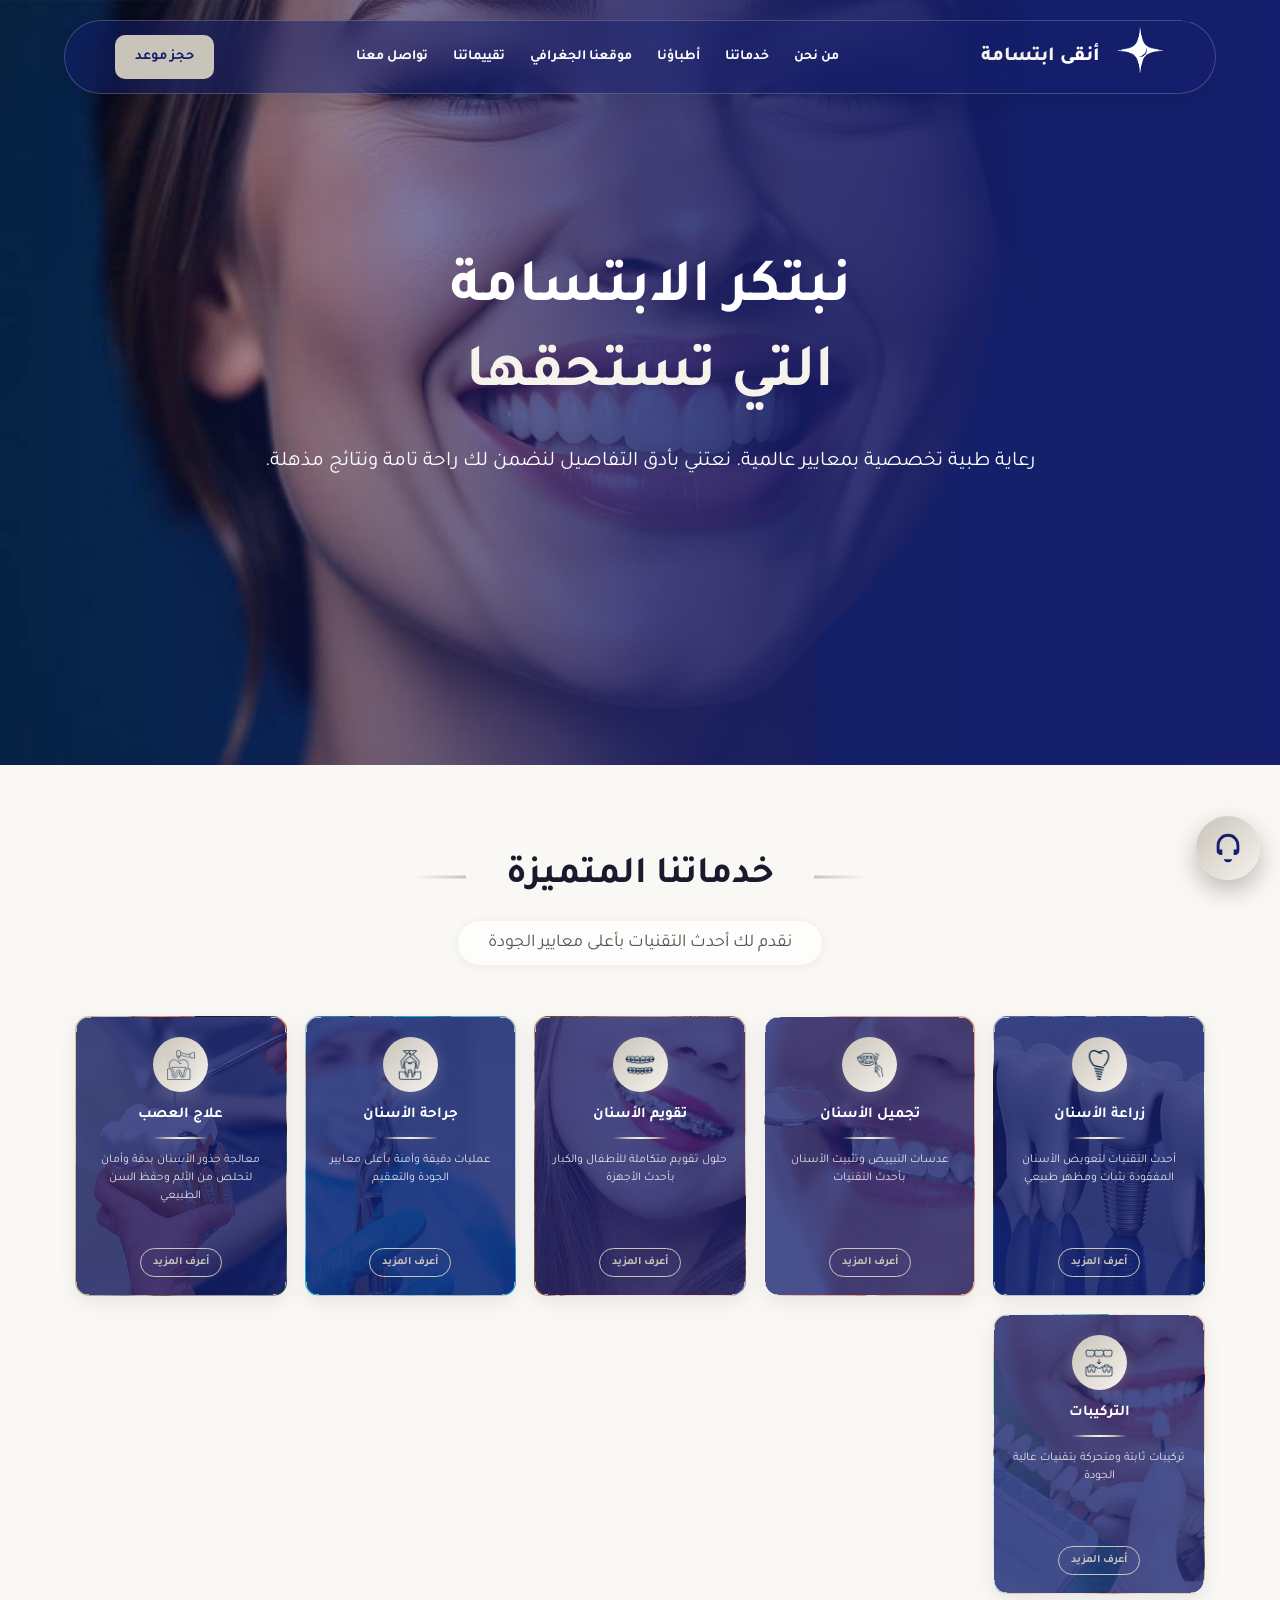
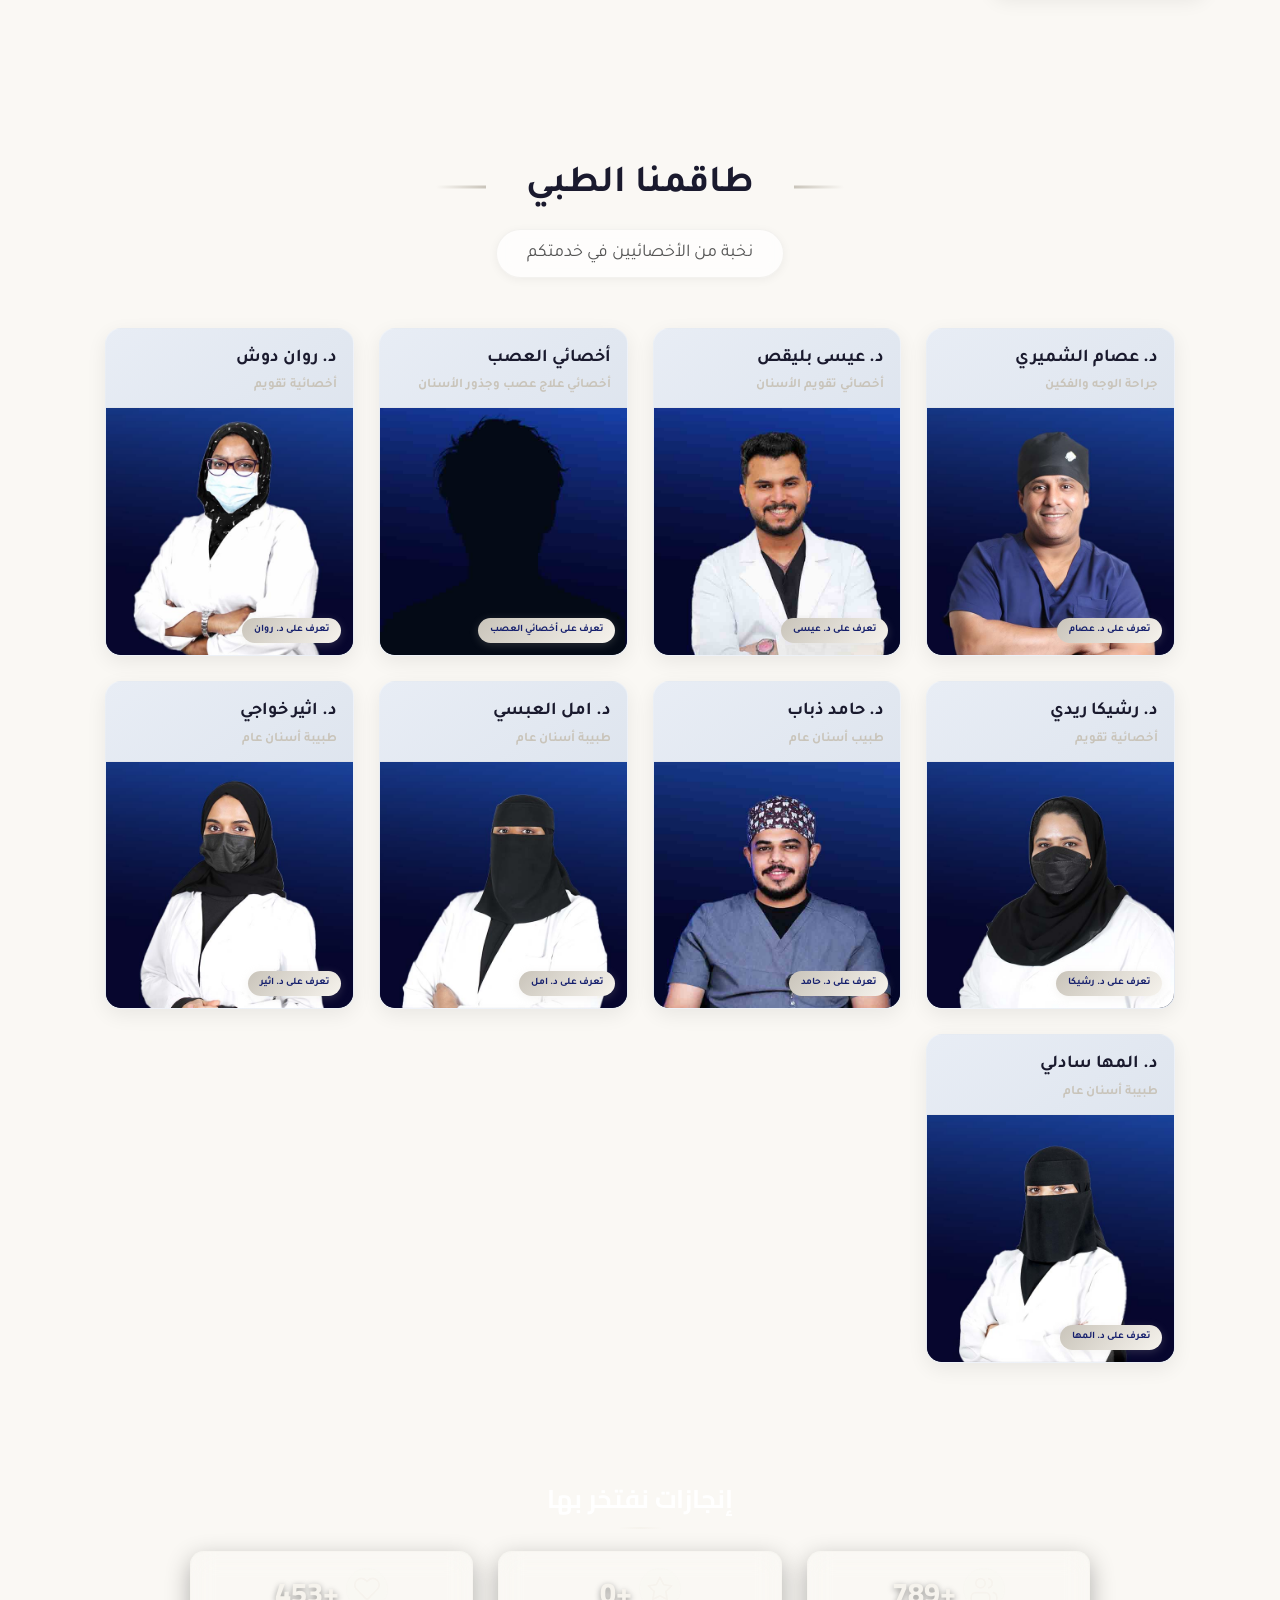
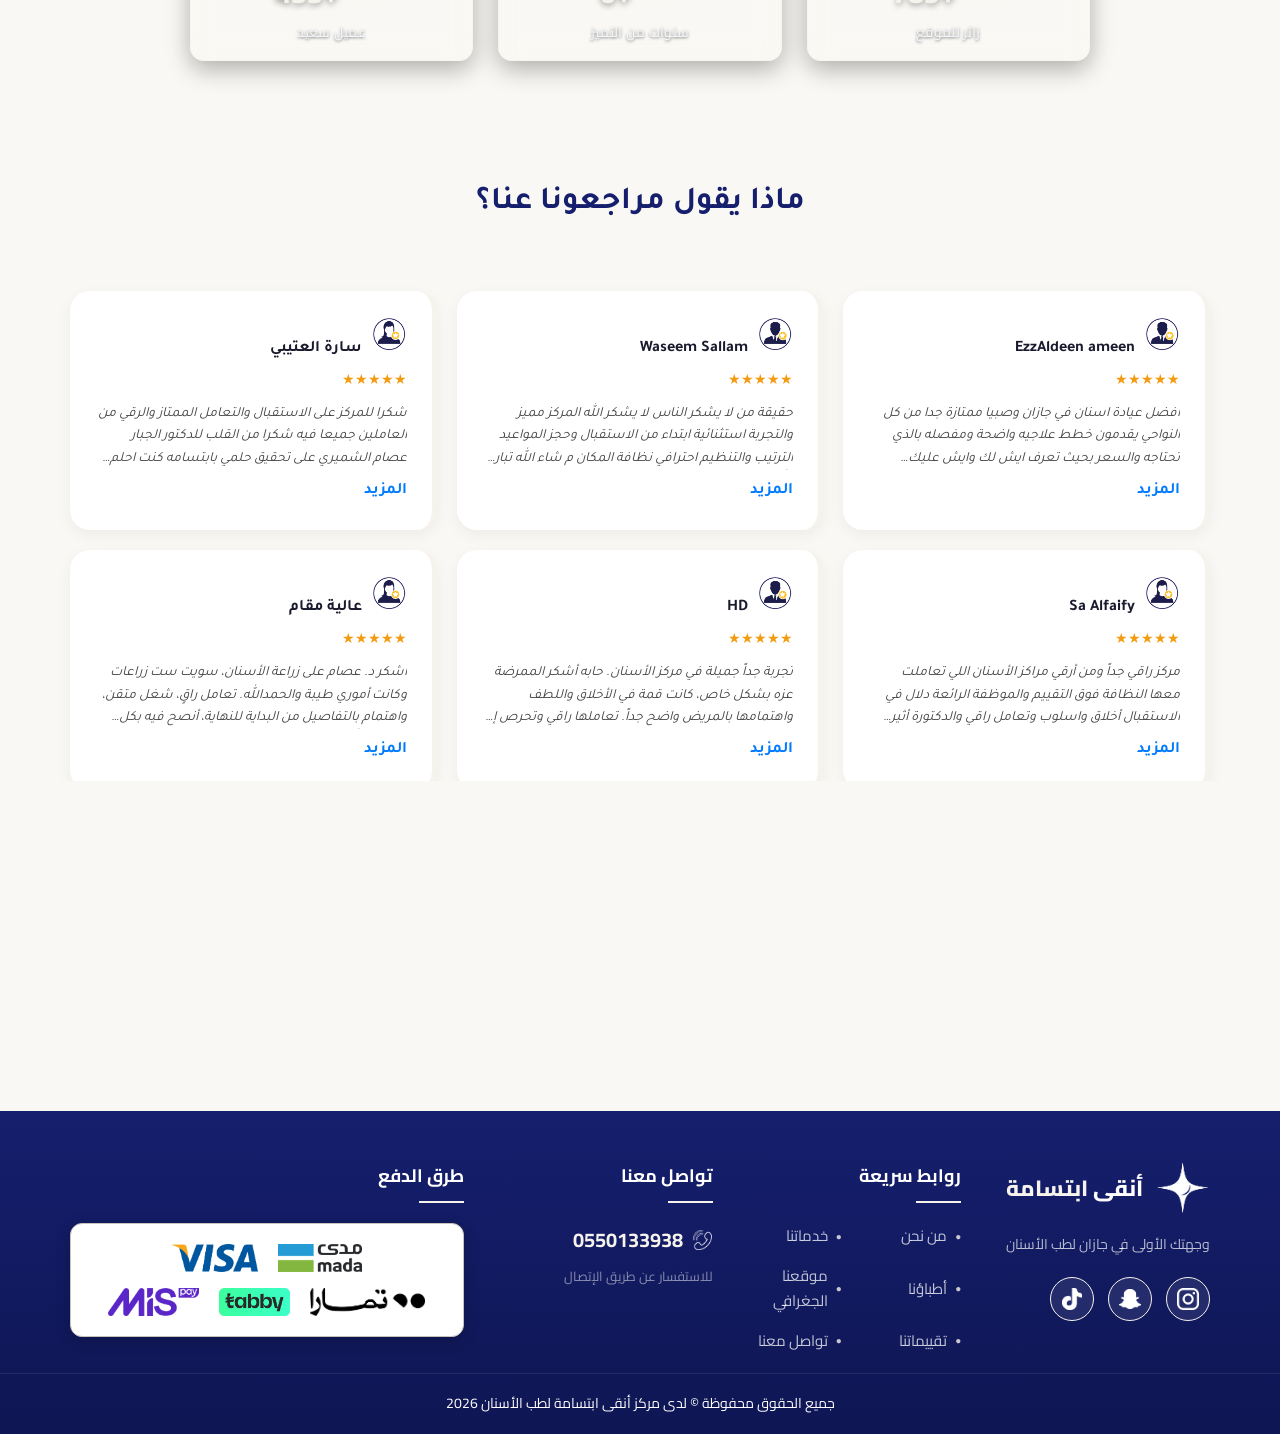
==== commit cf6f1fe1: "UPDATE 5-9-2026" ====
--- a/index.html
+++ b/index.html
@@ -352,7 +352,7 @@
     </div>
 </div>
 
-<!-- ===== FOOTER الأزرق ===== -->
+<!-- ===== FOOTER الأزرق (نسخة محسّنة) ===== -->
 <footer class="main-footer">
     <div class="footer-container">
         <!-- العمود 1 (يمين): الشعار والأيقونات -->
@@ -366,7 +366,7 @@
                 <a href="https://www.instagram.com/puresmile.sa?igsi=NHB1NXFkeXFqZ3Rq" target="_blank" rel="noopener">
                     <img src="img/instagram-icon.png" alt="انستقرام">
                 </a>
-                <a href="https://www.snapchat.com/add/puresmile.sa?share_id=ygteCfX5opY&locale=ar-SA-u-nu-latn0" target="_blank" rel="noopener">
+                <a href="https://www.snapchat.com/add/puresmile.sa?share_id=ygteCfX5opY&locale=ar-SA-u-nu-latn" target="_blank" rel="noopener">
                     <img src="img/snapchat-icon.png" alt="سناب شات">
                 </a>
                 <a href="https://www.tiktok.com/@puresmile.sa?_r=1&_t=ZS-99I24P1m4Z7" target="_blank" rel="noopener">
@@ -392,8 +392,8 @@
         <div class="footer-col footer-col-contact">
             <h4 class="footer-heading">تواصل معنا</h4>
             <a href="tel:0550133938" class="footer-phone">
-        <img src="img/phone-icon.png" alt="اتصال" style="width:20px; height:20px; object-fit:contain; filter: brightness(0) invert(1);">
-              0550133938
+                <img src="img/phone-icon.png" alt="اتصال" style="width:20px; height:20px; object-fit:contain; filter: brightness(0) invert(1);">
+                0550133938
             </a>
             <p class="footer-contact-note">للاستفسار عن طريق الإتصال</p>
         </div>
@@ -435,31 +435,14 @@
 </footer>
 
 <style>
-/* === قسم الخريطة === */
-.map-section {
-    background: #ffffff;
-    padding: 0;
-    border-top: 4px solid #C9C4BA; /* إطار على خلفية فاتحة */
-}
-.map-wrapper {
-    width: 100%;
-    margin: 0;
-    overflow: hidden;
-}
-.map-wrapper iframe {
-    height: 250px;
-    display: block;
-}
-
 /* === الفوتر الأزرق === */
 .main-footer {
     background: linear-gradient(180deg, #151F6D 0%, #0F1654 100%);
     color: #ffffff;
     font-family: 'Cairo', sans-serif;
-    padding: 0;
-}
-
-/* === الأعمدة الأربعة - عمود الدفع ممتد === */
+    padding-top: 10px;
+}
+
 .footer-container {
     max-width: 1200px;
     margin: 0 auto;
@@ -469,130 +452,32 @@
     gap: 30px;
 }
 
-/* === تنسيقات عامة للأعمدة === */
-.footer-logo {
-    display: flex;
-    align-items: center;
-    gap: 12px;
-    margin-bottom: 16px;
-}
-.footer-logo img {
-    width: 55px;
-    height: 55px;
-    object-fit: contain;
-}
-.footer-logo-text {
-    font-size: 22px;
-    font-weight: 800;
-    color: #ffffff;
-}
-.footer-logo-text span {
-    color: #F6F3ED;
-}
-.footer-desc {
-    font-size: 14px;
-    color: rgba(255,255,255,0.7);
-    line-height: 1.8;
-    margin-bottom: 20px;
-}
-.footer-social {
-    display: flex;
-    gap: 14px;
-}
-.footer-social a {
-    display: flex;
-    align-items: center;
-    justify-content: center;
-    width: 44px;
-    height: 44px;
-    border-radius: 50%;
-    background: rgba(255,255,255,0.08);
-    transition: all 0.3s ease;
-    border: 1px solid #F6F3ED; /* إطار على خلفية زرقاء */
-}
-.footer-social a:hover {
-    background: #F6F3ED;
-    transform: translateY(-3px);
-    border-color: #F6F3ED;
-}
-.footer-social img {
-    width: 22px;
-    height: 22px;
-    object-fit: contain;
-    filter: brightness(0) invert(1);
-}
-.footer-heading {
-    font-size: 18px;
-    font-weight: 700;
-    color: #ffffff;
-    margin-bottom: 20px;
-    position: relative;
-    padding-bottom: 12px;
-}
-.footer-heading::after {
-    content: '';
-    position: absolute;
-    bottom: 0;
-    right: 0;
-    width: 45px;
-    height: 2px;
-    background: #F6F3ED;
-}
-
-/* روابط سريعة مع دوائر ذهبية */
-.footer-links-grid {
-    display: grid;
-    grid-template-columns: 1fr 1fr;
-    gap: 14px 20px;
-}
-.footer-links-grid a {
-    color: rgba(255,255,255,0.75);
-    text-decoration: none;
-    font-size: 15px;
-    transition: all 0.3s ease;
-    display: flex;
-    align-items: center;
-    gap: 8px;
-}
-.footer-links-grid a::before {
-    content: '●';
-    color: #F6F3ED;
-    font-size: 10px;
-    flex-shrink: 0;
-    opacity: 0.8;
-}
-.footer-links-grid a:hover {
-    color: #F6F3ED;
-    transform: translateX(-6px);
-}
-
-/* تواصل معنا */
-.footer-phone {
-    display: inline-flex;
-    align-items: center;
-    gap: 10px;
-    color: #F6F3ED;
-    font-size: 20px;
-    font-weight: 700;
-    text-decoration: none;
-    transition: 0.3s;
-    margin-bottom: 8px;
-}
-.footer-phone:hover {
-    color: #ffffff;
-}
-.footer-contact-note {
-    font-size: 13px;
-    color: rgba(255,255,255,0.5);
-    margin: 0;
-}
-
-/* === عمود طرق الدفع === */
+.footer-logo { display: flex; align-items: center; gap: 12px; margin-bottom: 16px; }
+.footer-logo img { width: 55px; height: 55px; object-fit: contain; }
+.footer-logo-text { font-size: 22px; font-weight: 800; color: #ffffff; }
+.footer-logo-text span { color: #F6F3ED; }
+.footer-desc { font-size: 14px; color: rgba(255,255,255,0.7); line-height: 1.8; margin-bottom: 20px; }
+.footer-social { display: flex; gap: 14px; }
+.footer-social a { display: flex; align-items: center; justify-content: center; width: 44px; height: 44px; border-radius: 50%; background: rgba(255,255,255,0.08); transition: all 0.3s ease; border: 1px solid #F6F3ED; }
+.footer-social a:hover { background: #F6F3ED; transform: translateY(-3px); border-color: #F6F3ED; }
+.footer-social img { width: 22px; height: 22px; object-fit: contain; filter: brightness(0) invert(1); }
+.footer-heading { font-size: 18px; font-weight: 700; color: #ffffff; margin-bottom: 20px; position: relative; padding-bottom: 12px; }
+.footer-heading::after { content: ''; position: absolute; bottom: 0; right: 0; width: 45px; height: 2px; background: #F6F3ED; }
+
+.footer-links-grid { display: grid; grid-template-columns: 1fr 1fr; gap: 14px 20px; }
+.footer-links-grid a { color: rgba(255,255,255,0.75); text-decoration: none; font-size: 15px; transition: all 0.3s ease; display: flex; align-items: center; gap: 8px; }
+.footer-links-grid a::before { content: '●'; color: #F6F3ED; font-size: 10px; flex-shrink: 0; opacity: 0.8; }
+.footer-links-grid a:hover { color: #F6F3ED; transform: translateX(-6px); }
+
+.footer-phone { display: inline-flex; align-items: center; gap: 10px; color: #F6F3ED; font-size: 20px; font-weight: 700; text-decoration: none; transition: 0.3s; margin-bottom: 8px; }
+.footer-phone:hover { color: #ffffff; }
+.footer-contact-note { font-size: 13px; color: rgba(255,255,255,0.5); margin: 0; }
+
 .footer-col-payment .payment-bar {
     background: rgba(255, 255, 255, 1);
     backdrop-filter: blur(10px);
     -webkit-backdrop-filter: blur(10px);
-    border: 1px solid #C9C4BA; /* إطار على خلفية فاتحة */
+    border: 1px solid #C9C4BA;
     border-radius: 12px;
     padding: 20px 15px;
     display: flex;
@@ -601,108 +486,60 @@
     gap: 16px;
     box-shadow: 0 4px 15px rgba(0,0,0,0.2);
     width: 100%;
-}
-.payment-icons-desktop {
-    display: flex;
-    flex-direction: column;
-    gap: 16px;
-    width: 100%;
-}
-.payment-row {
-    display: flex;
-    justify-content: center;
-    align-items: center;
-    gap: 20px;
-    flex-wrap: wrap;
-}
-.payment-row img {
-    height: 28px;
-    width: auto;
-    object-fit: contain;
-}
-.payment-icons-mobile {
-    display: none;
-}
-
-/* === شريط الحقوق === */
+    overflow: hidden;
+    box-sizing: border-box;
+}
+.payment-icons-desktop { display: flex; flex-direction: column; gap: 16px; width: 100%; }
+.payment-row { display: flex; justify-content: center; align-items: center; gap: 20px; flex-wrap: wrap; }
+.payment-row img { height: 28px; width: auto; object-fit: contain; max-width: 100%; }
+.payment-icons-mobile { display: none; }
+
 .footer-bottom {
     border-top: 1px solid rgba(255,255,255,0.08);
     padding: 18px 30px;
     text-align: center;
+    width: 100%;
+    box-sizing: border-box;
 }
 .footer-bottom p {
     color: #ffffff;
-    font-size: 11px;
+    font-size: 14px;
     margin: 0;
     white-space: nowrap;
-}
-
-/* === تجاوب: 4 أعمدة → 2 عمودين → 1 عمود === */
+    direction: rtl;
+    text-align: center;
+    width: 100%;
+    max-width: 100%;
+    overflow: hidden;
+    text-overflow: ellipsis;
+}
+
 @media (max-width: 1000px) {
-    .footer-container {
-        grid-template-columns: repeat(2, 1fr);
-        gap: 25px;
-    }
-    .footer-col-payment {
-        grid-column: span 2;
-    }
-    .footer-col-payment .payment-bar {
-        max-width: 500px;
-        margin: 0 auto;
-    }
+    .footer-container { grid-template-columns: repeat(2, 1fr); gap: 25px; }
+    .footer-col-payment { grid-column: span 2; }
+    .footer-col-payment .payment-bar { max-width: 500px; margin: 0 auto; }
 }
 
 @media (max-width: 600px) {
-    .footer-container {
-        grid-template-columns: 1fr;
-        text-align: center;
-    }
-    .footer-col-payment {
-        grid-column: span 1;
-    }
-    .footer-logo {
-        justify-content: center;
-    }
-    .footer-social {
-        justify-content: center;
-    }
-    .footer-heading::after {
-        right: 50%;
-        transform: translateX(50%);
-    }
-    .footer-links-grid {
-        justify-items: center;
-    }
-    .footer-phone {
-        justify-content: center;
-    }
-    .payment-bar {
-        width: 100%;
-    }
-    .payment-icons-desktop {
-        display: none;
-    }
-    .payment-icons-mobile {
-        display: flex;
-        flex-direction: column;
-        align-items: center;
-        gap: 1.5rem;
-        width: 100%;
-    }
-    .icons-row {
-        display: flex;
-        justify-content: center;
-        align-items: center;
-        gap: 2rem;
-    }
-    .payment-icons-mobile img {
-        height: 26px;
-        width: auto;
-        object-fit: contain;
-    }
-    .footer-bottom p {
-        font-size: 11px;
-    }
+    .footer-container { grid-template-columns: 1fr; text-align: center; }
+    .footer-col-payment { grid-column: span 1; }
+    .footer-logo { justify-content: center; }
+    .footer-social { justify-content: center; }
+    .footer-heading::after { right: 50%; transform: translateX(50%); }
+    .footer-links-grid { justify-items: center; }
+    .footer-phone { justify-content: center; }
+    .payment-bar { width: 100%; max-width: 100%; }
+    .payment-icons-desktop { display: none; }
+    .payment-icons-mobile { display: flex; flex-direction: column; align-items: center; gap: 1.5rem; width: 100%; }
+    .icons-row { display: flex; justify-content: center; align-items: center; gap: 2rem; flex-wrap: wrap; }
+    .payment-icons-mobile img { height: 26px; width: auto; object-fit: contain; max-width: 100%; }
+    .footer-bottom p { font-size: 12px; white-space: normal; line-height: 1.6; }
+}
+
+@media (max-width: 360px) {
+    .payment-icons-mobile .icons-row { gap: 1rem; }
+    .payment-icons-mobile img { height: 22px; }
+    .footer-bottom p { font-size: 10px; }
 }
 </style>
 
@@ -731,6 +568,7 @@
 
 <!-- ===== SCRIPTS ===== -->
 <script src="script.js"></script>
+
     <script src="popup.js"></script>
 </body>
 </html>
--- a/style.css
+++ b/style.css
@@ -47,7 +47,7 @@
     top: 20px;
     left: 50%;
     transform: translateX(-50%);
-    width: min(90%, 1200px);   /* استخدام min() لضمان عدم تجاوز العرض */
+    width: min(90%, 1200px);
     background: rgba(21, 31, 109, 0.5);
     backdrop-filter: blur(15px);
     -webkit-backdrop-filter: blur(15px);
@@ -432,7 +432,6 @@
     box-shadow: 0 6px 20px rgba(201, 196, 186, 0.35);
 }
 
-/* أيقونات الخدمات */
 .service-icon img {
     width: 30px;
     height: 30px;
@@ -1401,4 +1400,29 @@
         font-size: 12px;
         padding: 5px 10px;
     }
+}
+
+/* ===== تمت إضافته: حل مشكلة شعارات الدفع ===== */
+.footer-col-payment .payment-bar {
+    overflow: hidden;                /* منع خروج المحتوى */
+    width: 100%;
+    box-sizing: border-box;
+}
+.payment-row,
+.payment-icons-mobile .icons-row {
+    flex-wrap: wrap;                 /* السماح بالتفاف الصور إذا ضاقت */
+    justify-content: center;
+    gap: 15px;                      /* تقليل المسافة قليلاً */
+}
+.payment-row img,
+.payment-icons-mobile img {
+    max-width: 100%;                /* ضمان عدم تجاوز الصورة للحاوية */
+    height: auto;
+    max-height: 28px;               /* الحفاظ على ارتفاع مناسب */
+    object-fit: contain;
+    flex-shrink: 0;
+}
+/* إضافة مسافة صغيرة أعلى الفوتر لمنع أي تداخل محتمل مع القسم السابق */
+.main-footer {
+    padding-top: 10px;              /* يمكن زيادتها إذا لزم */
 }
